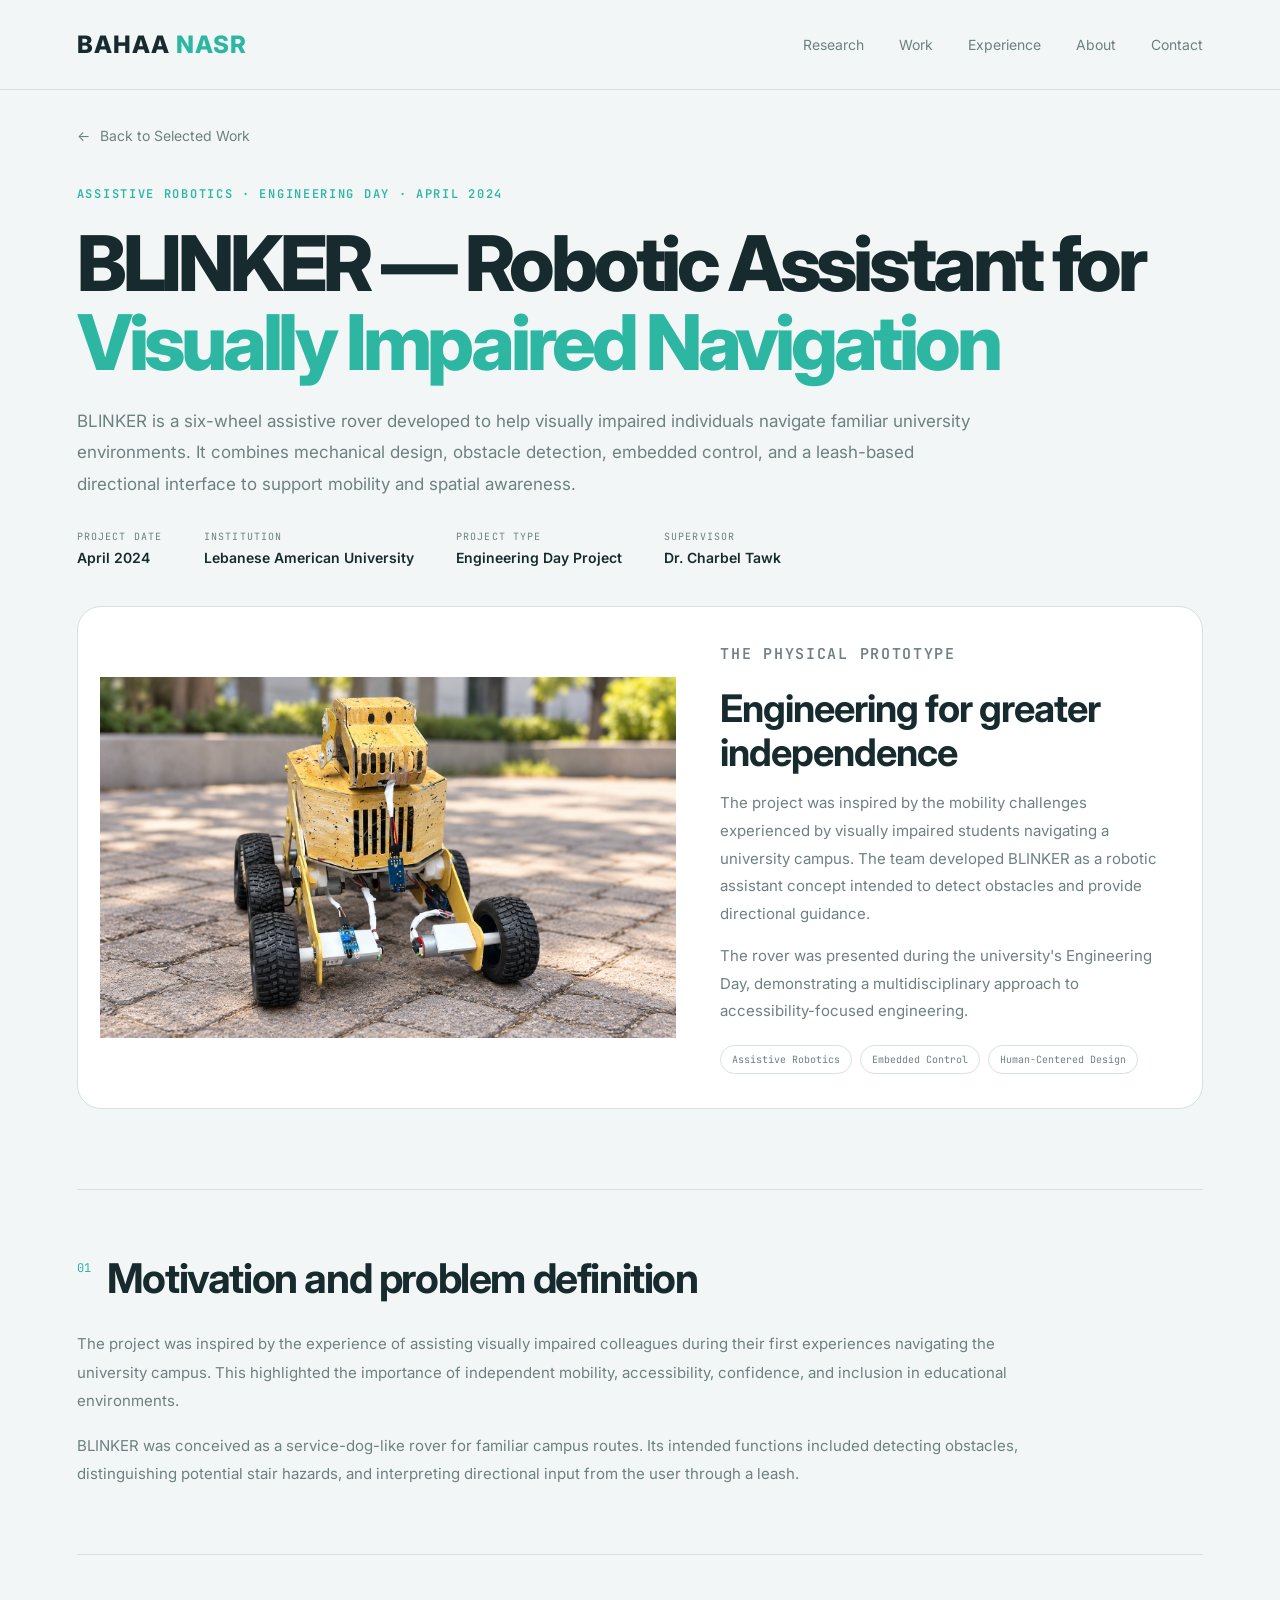
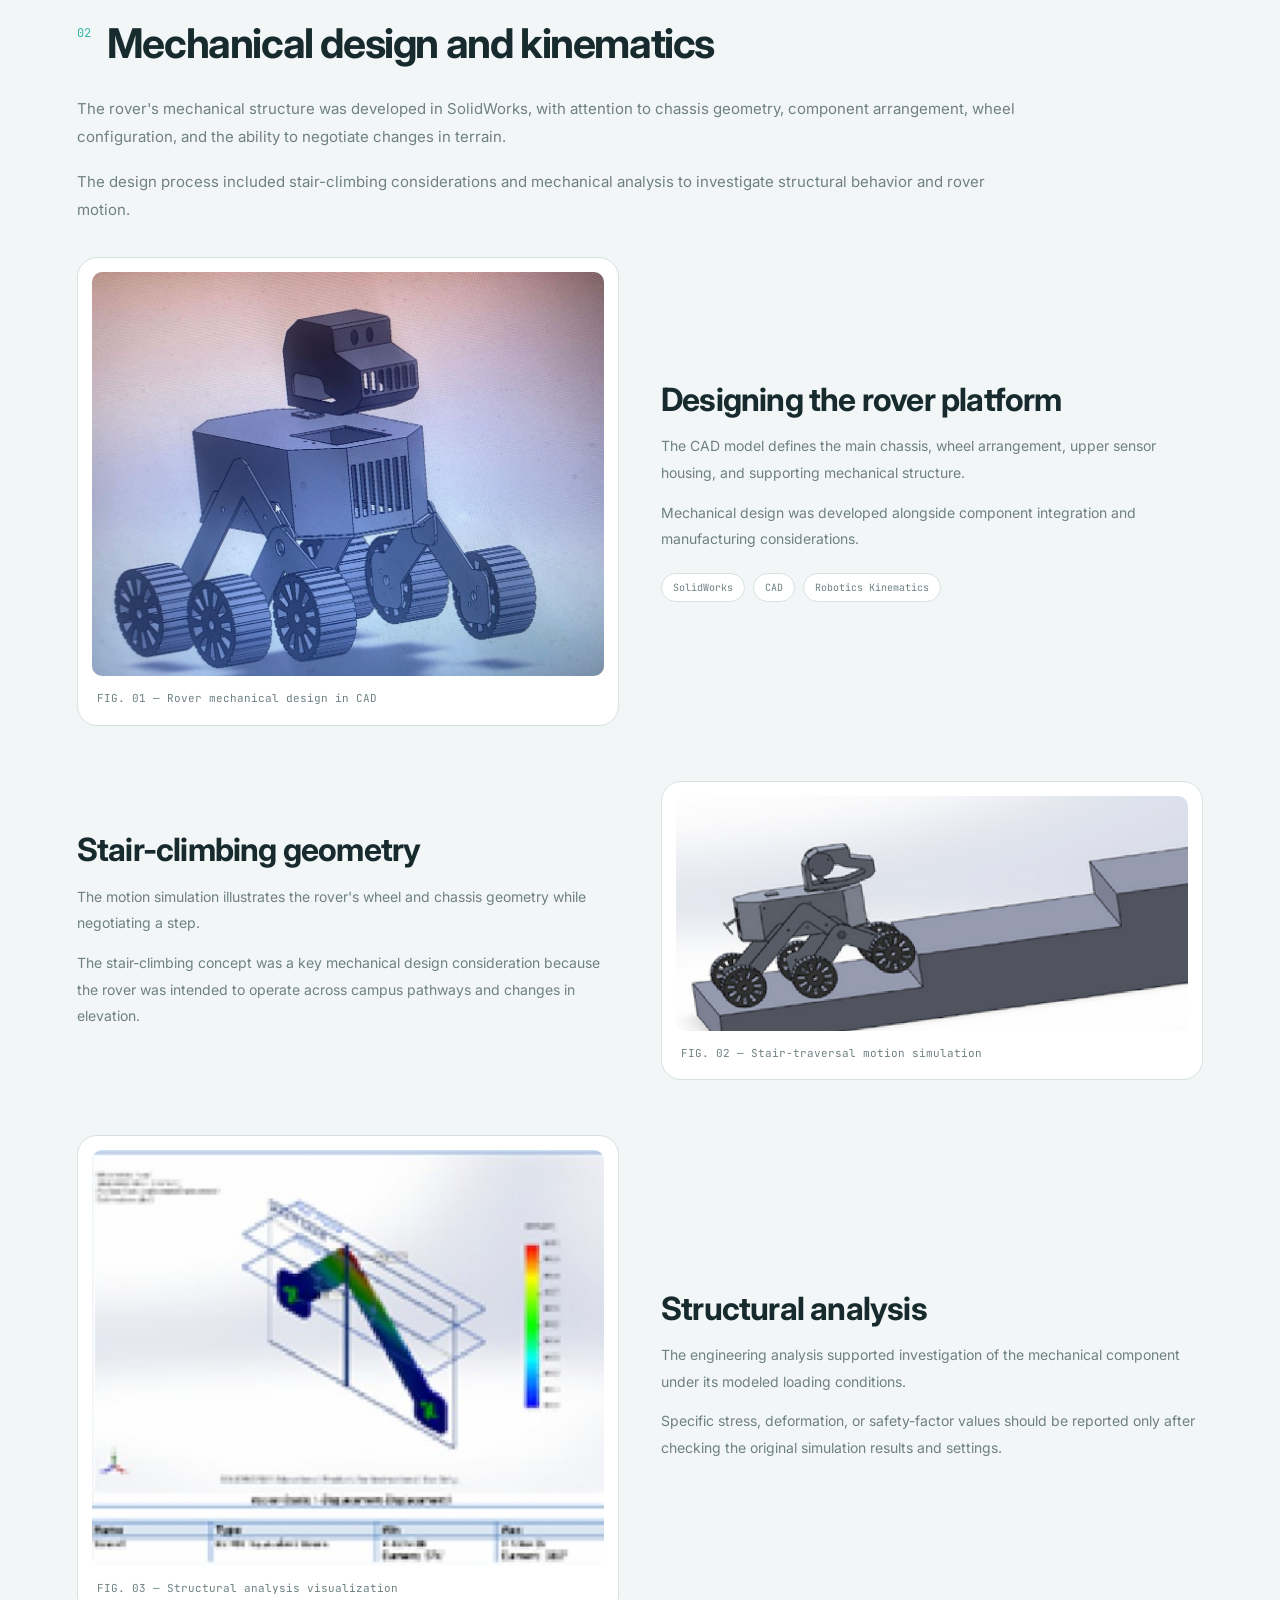
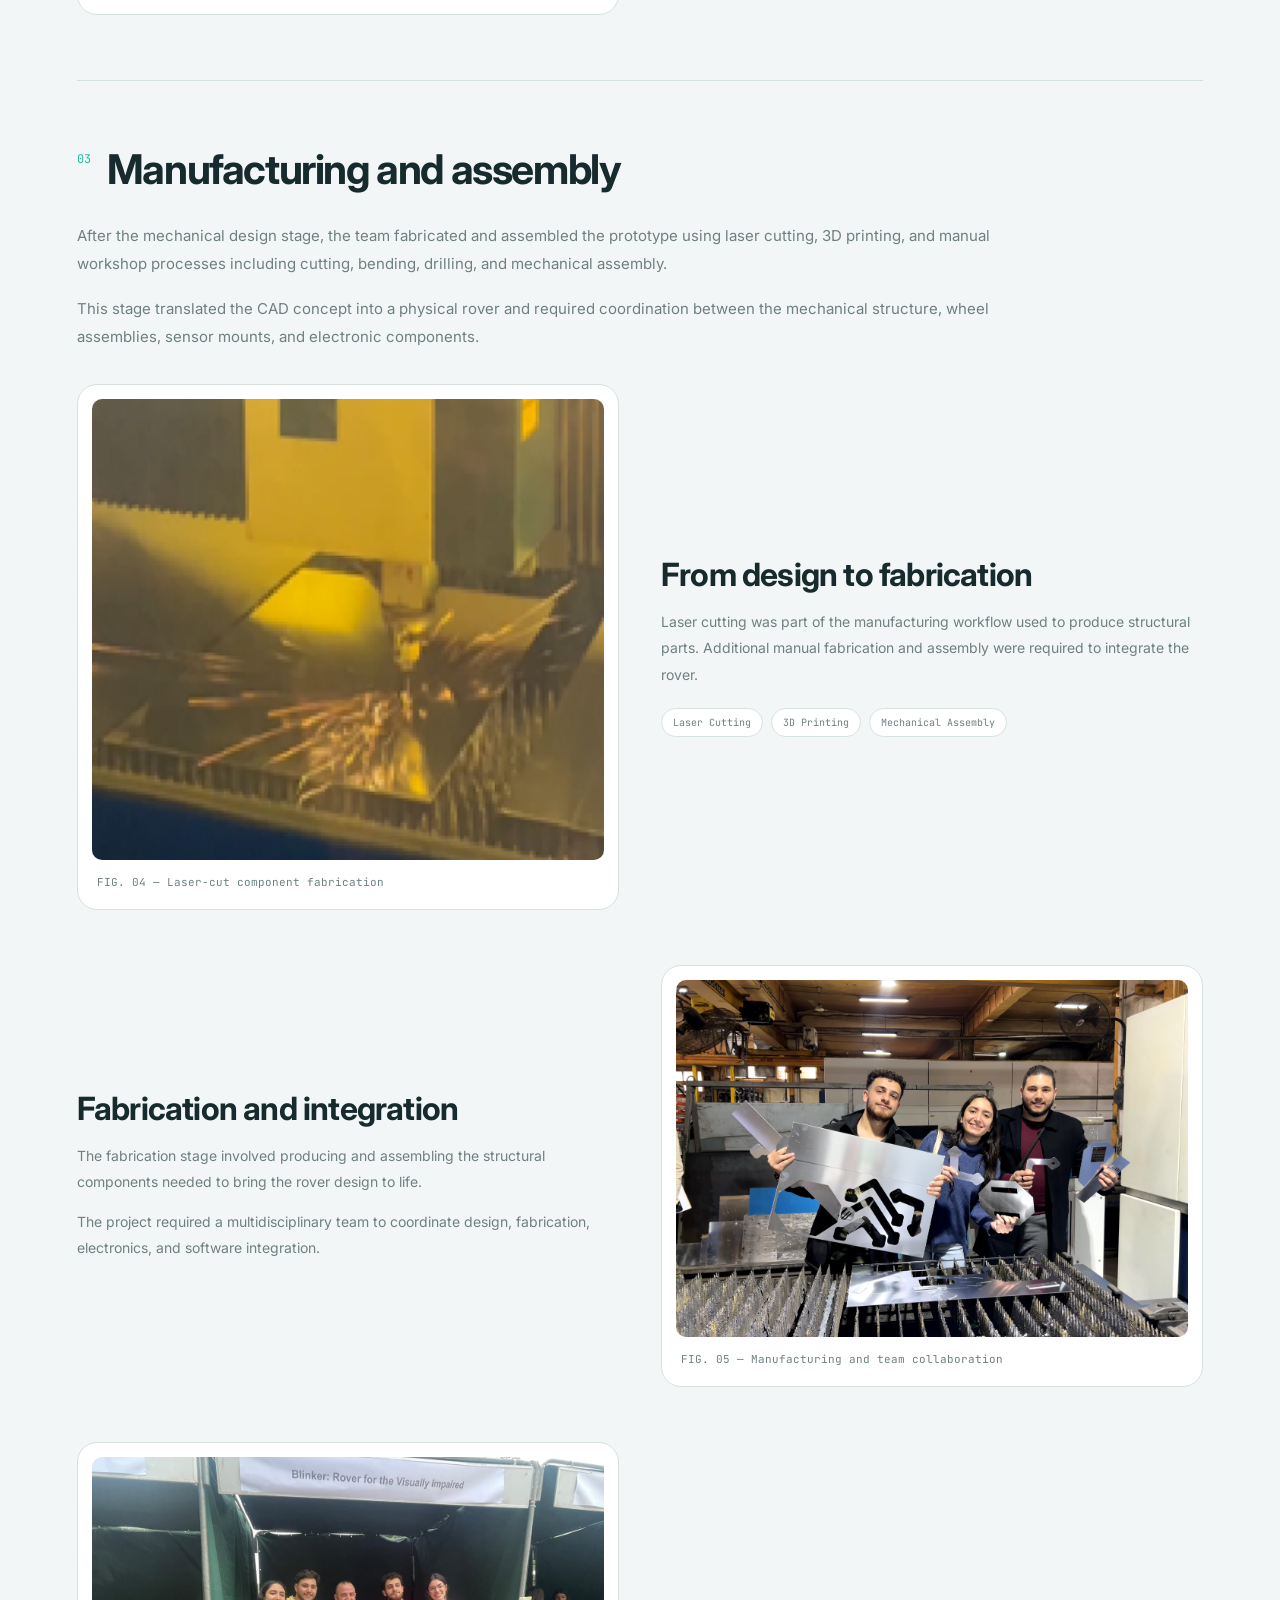
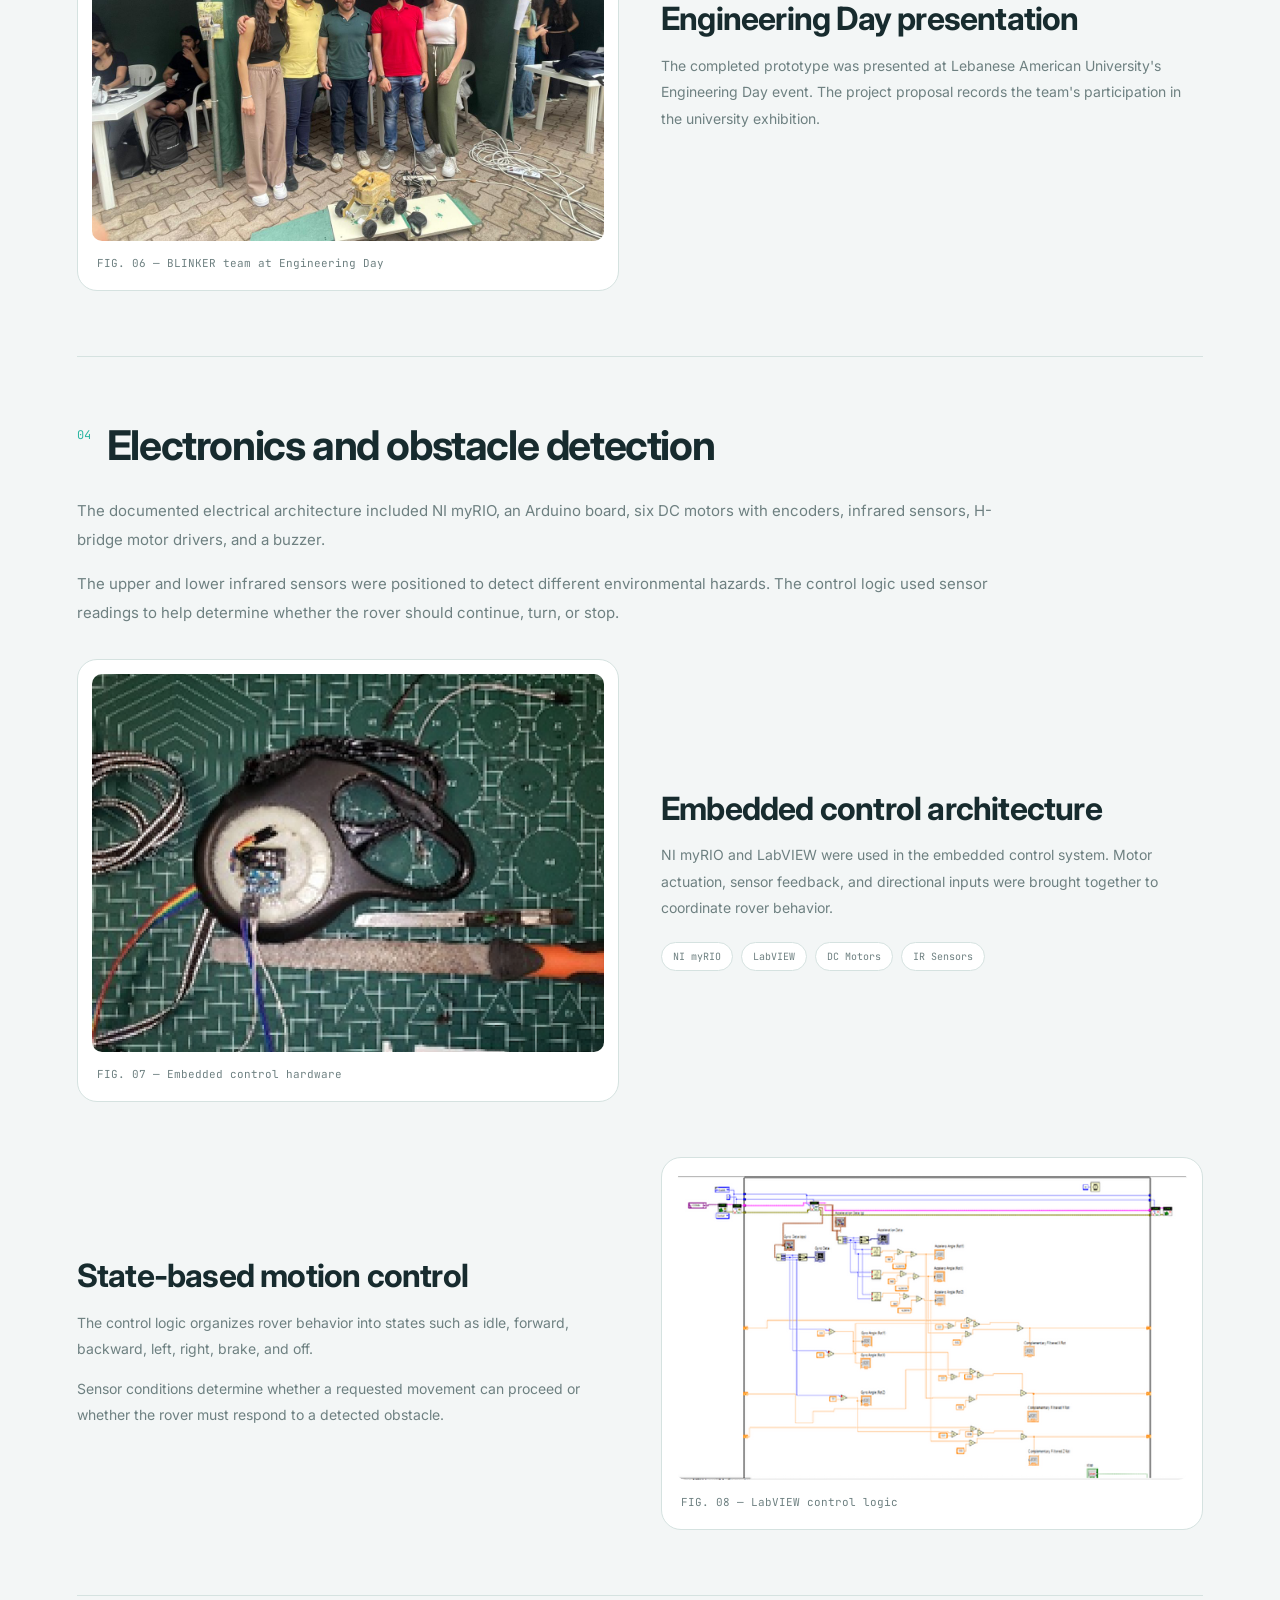
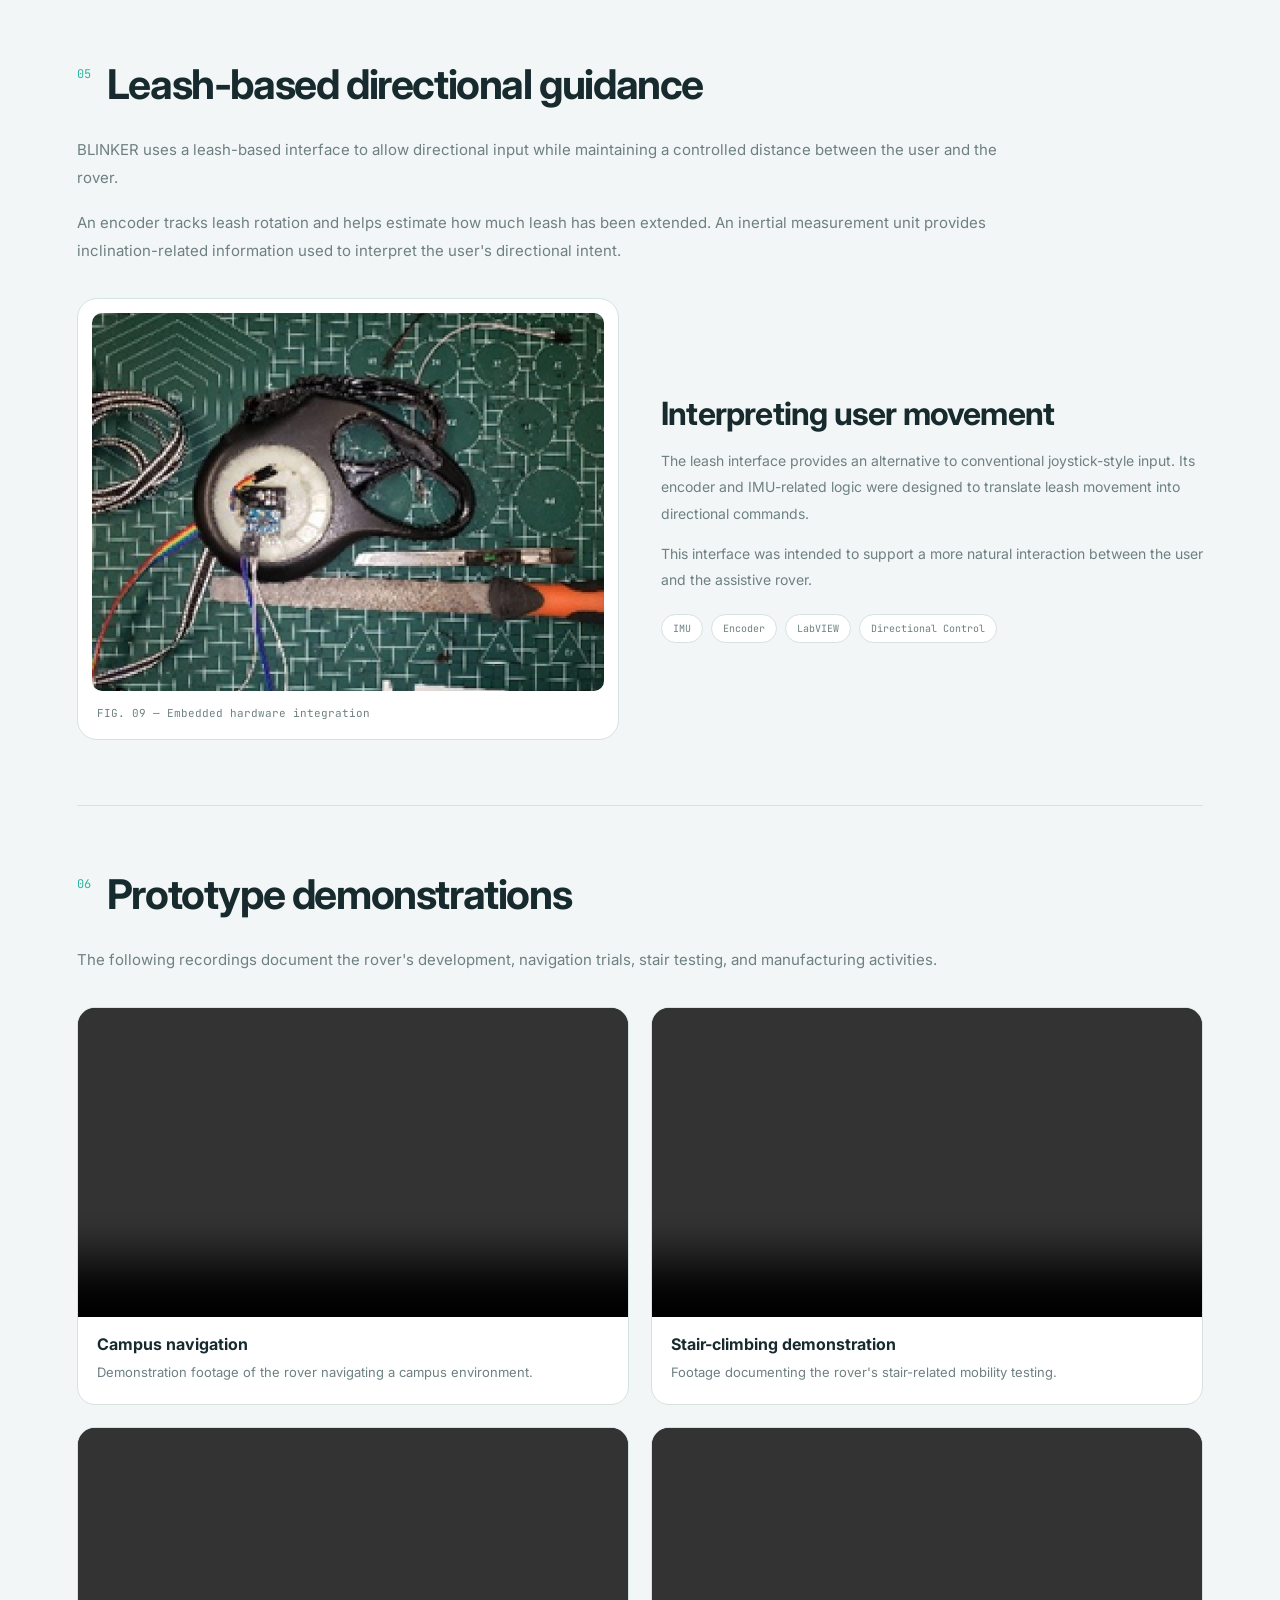
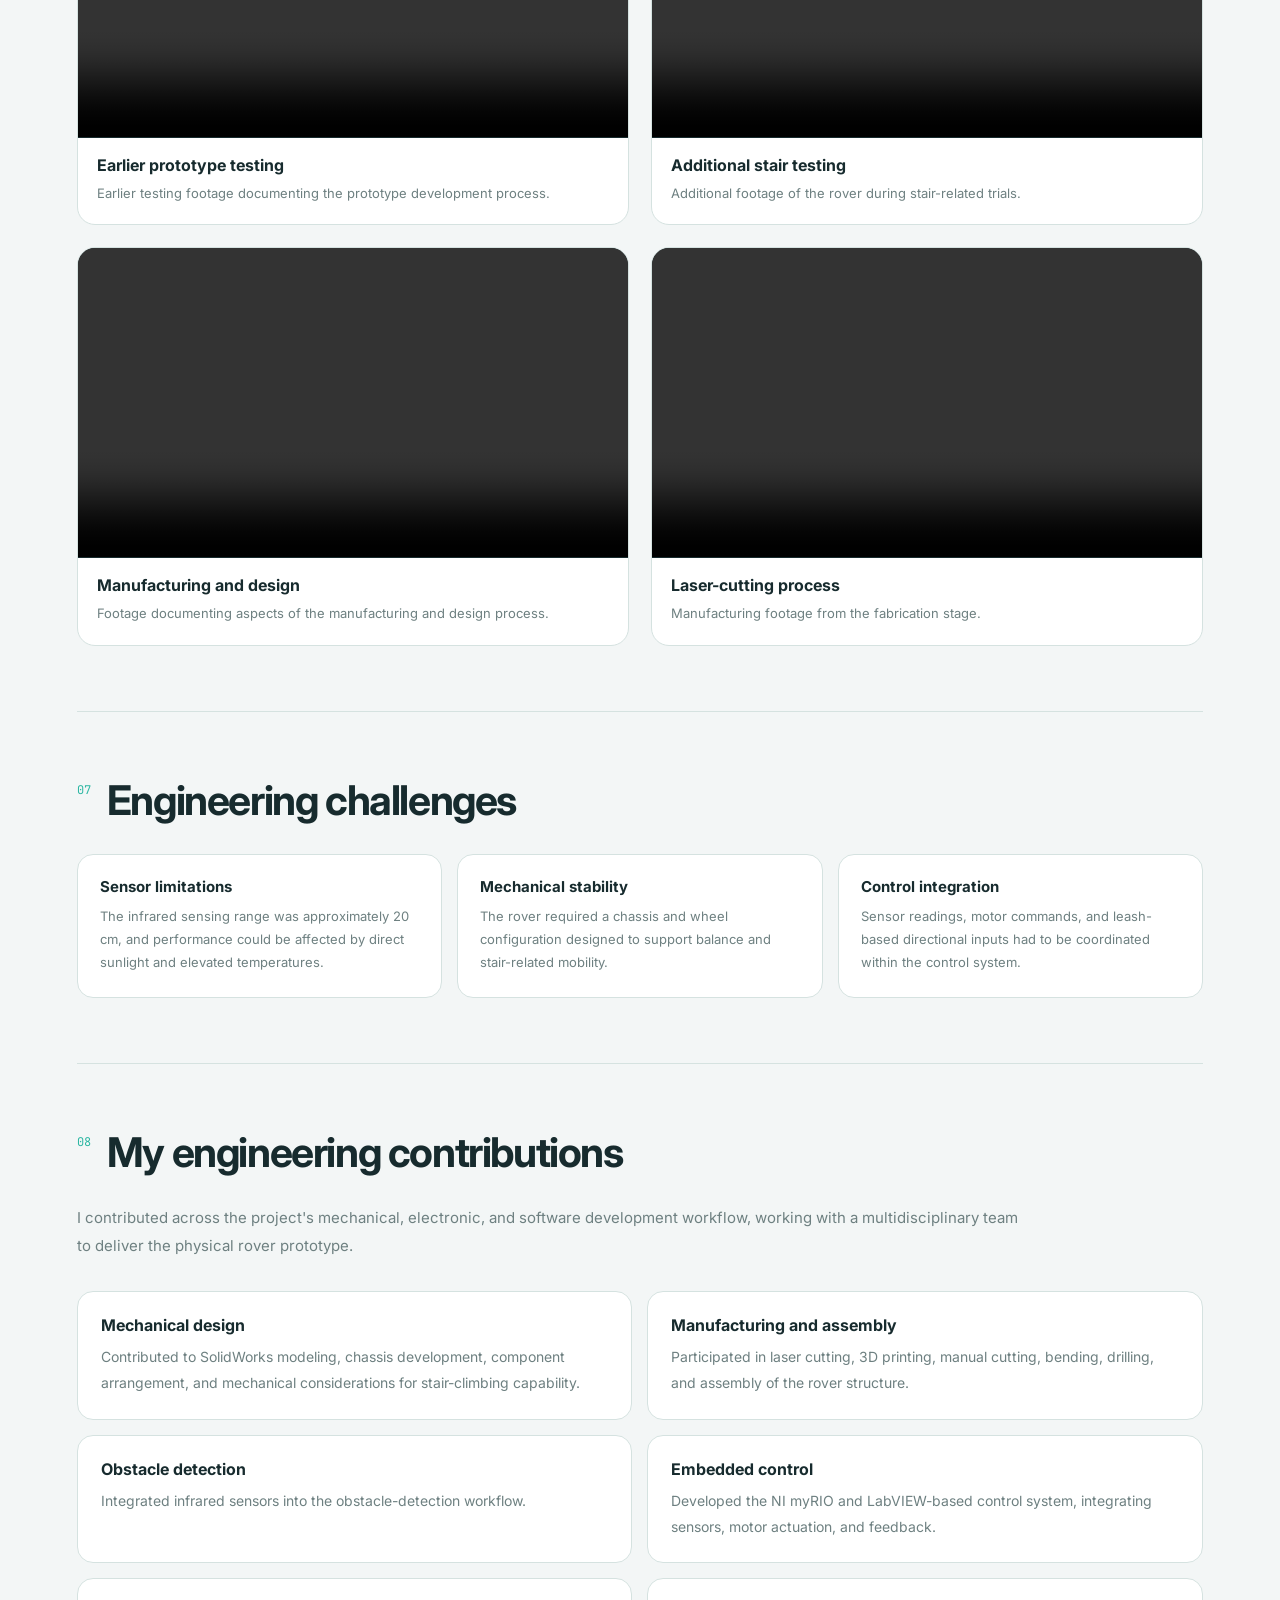
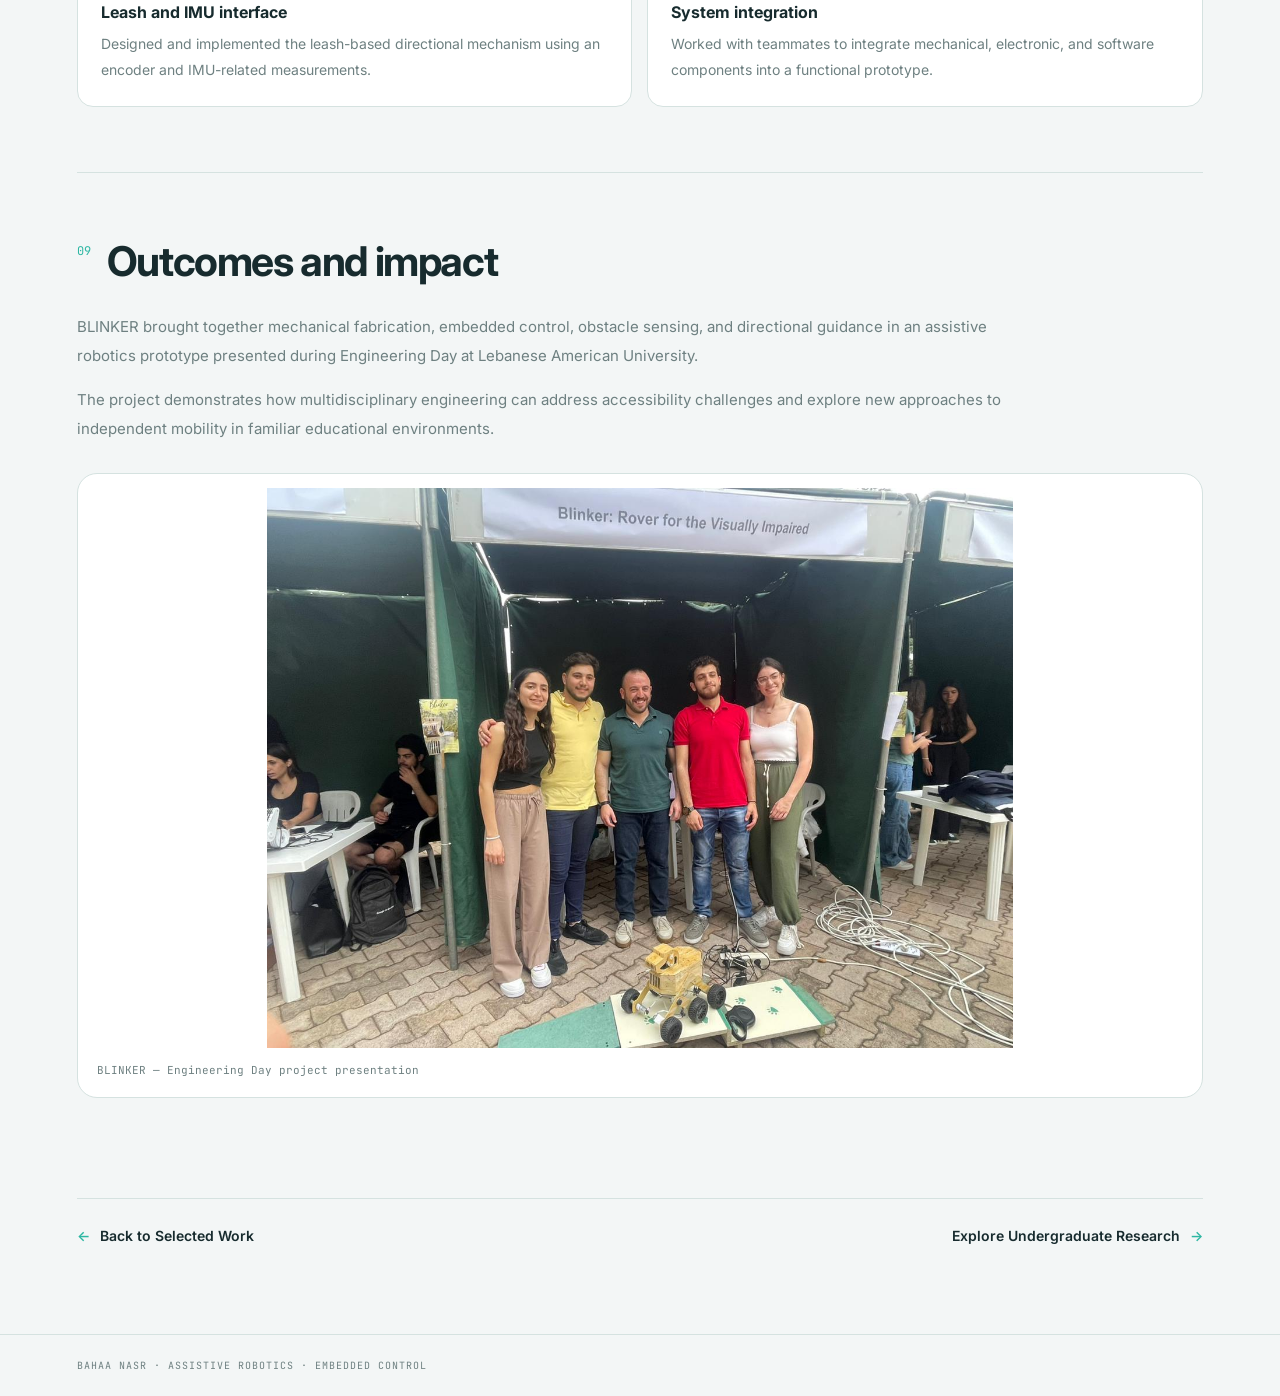
==== projects/project-01.html @ 9ff84a35 "Update print statement from 'Hello' to 'Goodbye'" ====
<!DOCTYPE html>
<html lang="en">

<head>
    <meta charset="UTF-8">
    <meta name="viewport" content="width=device-width, initial-scale=1.0">

    <title>BLINKER | Assistive Robotics — Bahaa Nasr</title>

    <meta
        name="description"
        content="BLINKER is a six-wheel assistive rover developed to support visually impaired individuals navigating university environments."
    >

    <link rel="stylesheet" href="../style.css?v=5">

    <style>
        /* =====================================
           BLINKER CASE STUDY
        ===================================== */

        .blinker-page {
            width: 88%;
            max-width: 1500px;
            margin: auto;
            padding: 35px 0 90px;
        }

        .blinker-back {
            display: inline-flex;
            align-items: center;
            gap: 10px;
            margin-bottom: 40px;
            color: var(--muted);
            font-size: 14px;
            text-decoration: none;
        }

        .blinker-back:hover,
        .blinker-bottom a:hover {
            color: var(--accent);
        }

        .blinker-kicker {
            margin-bottom: 18px;
            color: var(--accent);
            font: 600 12px/1.8 "JetBrains Mono", monospace;
            letter-spacing: 1.7px;
        }

        .blinker-title {
            max-width: 1100px;
            margin-bottom: 24px;
            font-size: clamp(42px, 6vw, 78px);
            line-height: 1.03;
            letter-spacing: -0.055em;
            font-weight: 800;
        }

        .blinker-title span {
            color: var(--accent);
        }

        .blinker-intro {
            max-width: 900px;
            margin-bottom: 30px;
            color: var(--muted);
            font-size: 17px;
            line-height: 1.85;
        }

        .blinker-meta {
            display: flex;
            flex-wrap: wrap;
            gap: 24px 42px;
            margin-bottom: 40px;
        }

        .blinker-meta-item {
            display: flex;
            flex-direction: column;
            gap: 6px;
        }

        .blinker-meta-label {
            color: var(--muted);
            font: 10px "JetBrains Mono", monospace;
            letter-spacing: 1.1px;
            text-transform: uppercase;
        }

        .blinker-meta-value {
            color: var(--text);
            font-size: 14px;
            font-weight: 600;
        }

        /* =====================================
           FIGURES
        ===================================== */

        .blinker-figure {
            min-width: 0;
            margin: 0;
            padding: 14px;
            background: var(--surface);
            border: 1px solid var(--border);
            border-radius: 20px;
        }

        .blinker-figure img {
            display: block;
            width: 100%;
            max-height: 560px;
            object-fit: contain;
            object-position: center;
            border-radius: 10px;
        }

        .blinker-figure figcaption {
            padding: 13px 5px 3px;
            color: var(--muted);
            font: 11px/1.7 "JetBrains Mono", monospace;
        }

        .blinker-hero {
            display: grid;
            grid-template-columns: minmax(0, 1.1fr) minmax(0, 0.9fr);
            align-items: center;
            gap: 32px;
            margin-bottom: 80px;
            padding: 22px;
            background: var(--surface);
            border: 1px solid var(--border);
            border-radius: 24px;
        }

        .blinker-hero > img {
            display: block;
            width: 100%;
            height: 430px;
            object-fit: contain;
            border-radius: 12px;
        }

        .blinker-hero-copy {
            padding: 12px;
        }

        .blinker-hero-copy h2 {
            margin-bottom: 15px;
            font-size: clamp(26px, 3vw, 38px);
            line-height: 1.15;
            letter-spacing: -1px;
        }

        .blinker-hero-copy p {
            color: var(--muted);
            font-size: 15px;
            line-height: 1.85;
        }

        /* =====================================
           SECTIONS
        ===================================== */

        .blinker-section {
            padding: 65px 0;
            border-top: 1px solid var(--border);
            scroll-margin-top: 25px;
        }

        .blinker-heading {
            display: flex;
            align-items: flex-start;
            gap: 16px;
            margin-bottom: 28px;
        }

        .blinker-number {
            flex-shrink: 0;
            padding-top: 5px;
            color: var(--accent);
            font: 12px "JetBrains Mono", monospace;
        }

        .blinker-heading h2 {
            font-size: clamp(28px, 3.2vw, 42px);
            line-height: 1.15;
            letter-spacing: -1.4px;
        }

        .blinker-copy {
            max-width: 950px;
            color: var(--muted);
            font-size: 15px;
            line-height: 1.9;
        }

        .blinker-copy p + p {
            margin-top: 16px;
        }

        .blinker-feature {
            display: grid;
            grid-template-columns: minmax(0, 1fr) minmax(0, 1fr);
            align-items: center;
            gap: 42px;
            margin-top: 32px;
        }

        .blinker-feature + .blinker-feature {
            margin-top: 55px;
        }

        .blinker-feature.reverse .blinker-figure {
            order: 2;
        }

        .blinker-feature.reverse .blinker-feature-copy {
            order: 1;
        }

        .blinker-feature-copy h3 {
            margin-bottom: 14px;
            font-size: clamp(23px, 2.5vw, 32px);
            line-height: 1.2;
            letter-spacing: -0.8px;
        }

        .blinker-feature-copy p {
            color: var(--muted);
            font-size: 14px;
            line-height: 1.9;
        }

        .blinker-feature-copy p + p {
            margin-top: 13px;
        }

        /* =====================================
           TAGS
        ===================================== */

        .blinker-tags {
            display: flex;
            flex-wrap: wrap;
            gap: 8px;
            margin-top: 20px;
        }

        .blinker-tags span {
            padding: 7px 11px;
            color: var(--muted);
            background: var(--surface);
            border: 1px solid var(--border);
            border-radius: 40px;
            font: 10px "JetBrains Mono", monospace;
        }

        /* =====================================
           CHALLENGES / OUTCOMES
        ===================================== */

        .blinker-cards {
            display: grid;
            grid-template-columns: repeat(3, minmax(0, 1fr));
            gap: 15px;
            margin-top: 30px;
        }

        .blinker-info-card {
            padding: 22px;
            background: var(--surface);
            border: 1px solid var(--border);
            border-radius: 16px;
        }

        .blinker-info-card h3 {
            margin-bottom: 9px;
            font-size: 15px;
        }

        .blinker-info-card p {
            color: var(--muted);
            font-size: 13px;
            line-height: 1.8;
        }

        /* =====================================
           VIDEO GALLERY
        ===================================== */

        .blinker-video-grid {
            display: grid;
            grid-template-columns: repeat(2, minmax(0, 1fr));
            gap: 22px;
            margin-top: 32px;
        }

        .blinker-video-card {
            min-width: 0;
            overflow: hidden;
            background: var(--surface);
            border: 1px solid var(--border);
            border-radius: 18px;
        }

        .blinker-video-card video {
            display: block;
            width: 100%;
            aspect-ratio: 16 / 9;
            background: #172B2E;
            object-fit: contain;
        }

        .blinker-video-caption {
            padding: 17px 19px 20px;
        }

        .blinker-video-caption h3 {
            margin-bottom: 7px;
            font-size: 16px;
        }

        .blinker-video-caption p {
            color: var(--muted);
            font-size: 13px;
            line-height: 1.75;
        }

        /* =====================================
           CONTRIBUTIONS
        ===================================== */

        .blinker-contributions {
            display: grid;
            grid-template-columns: repeat(2, minmax(0, 1fr));
            gap: 15px;
            margin-top: 30px;
        }

        .blinker-contribution {
            padding: 23px;
            background: var(--surface);
            border: 1px solid var(--border);
            border-radius: 16px;
        }

        .blinker-contribution h3 {
            margin-bottom: 9px;
            font-size: 16px;
        }

        .blinker-contribution p {
            color: var(--muted);
            font-size: 14px;
            line-height: 1.85;
        }

        /* =====================================
           TEAM / FINAL NAVIGATION
        ===================================== */

        .blinker-team {
            margin-top: 30px;
        }

        .blinker-bottom {
            display: flex;
            flex-wrap: wrap;
            justify-content: space-between;
            gap: 20px;
            margin-top: 35px;
            padding-top: 28px;
            border-top: 1px solid var(--border);
        }

        .blinker-bottom a {
            display: inline-flex;
            align-items: center;
            gap: 10px;
            color: var(--text);
            font-size: 14px;
            font-weight: 600;
            text-decoration: none;
        }

        .blinker-bottom span {
            color: var(--accent);
        }

        .blinker-footer {
            padding: 24px 6%;
            border-top: 1px solid var(--border);
            color: var(--muted);
            font: 10px "JetBrains Mono", monospace;
            letter-spacing: 1px;
        }

        /* =====================================
           RESPONSIVE
        ===================================== */

        @media (max-width: 1000px) {
            .blinker-page {
                width: 90%;
            }

            .blinker-hero {
                grid-template-columns: 1fr;
            }

            .blinker-hero > img {
                height: 400px;
            }

            .blinker-feature {
                gap: 25px;
            }

            .blinker-cards {
                grid-template-columns: repeat(2, minmax(0, 1fr));
            }
        }

        @media (max-width: 700px) {
            .blinker-page {
                padding-top: 25px;
                padding-bottom: 60px;
            }

            .blinker-back {
                margin-bottom: 28px;
            }

            .blinker-title {
                font-size: clamp(37px, 10vw, 55px);
                letter-spacing: -2px;
            }

            .blinker-intro {
                font-size: 15px;
            }

            .blinker-meta {
                gap: 18px;
            }

            .blinker-hero {
                gap: 20px;
                margin-bottom: 50px;
                padding: 12px;
                border-radius: 18px;
            }

            .blinker-hero > img {
                height: 320px;
            }

            .blinker-hero-copy {
                padding: 8px;
            }

            .blinker-section {
                padding: 45px 0;
            }

            .blinker-heading {
                gap: 12px;
            }

            .blinker-heading h2 {
                font-size: 29px;
            }

            .blinker-copy {
                font-size: 14px;
            }

            .blinker-feature,
            .blinker-video-grid,
            .blinker-contributions {
                grid-template-columns: 1fr;
                gap: 22px;
            }

            .blinker-feature.reverse .blinker-figure,
            .blinker-feature.reverse .blinker-feature-copy {
                order: initial;
            }

            .blinker-feature-copy h3 {
                font-size: 25px;
            }

            .blinker-cards {
                grid-template-columns: 1fr;
            }

            .blinker-bottom {
                flex-direction: column;
                align-items: flex-start;
            }
        }

        @media (prefers-reduced-motion: reduce) {
            *,
            *::before,
            *::after {
                transition-duration: 0.01ms !important;
                scroll-behavior: auto !important;
            }
        }
    </style>
</head>

<body>

    <!-- NAVIGATION -->

    <header class="navbar">

        <a href="../index.html" class="logo">
            BAHAA <span>NASR</span>
        </a>

        <nav class="nav-links">
            <a href="../index.html#research">Research</a>
            <a href="../index.html#work">Work</a>
            <a href="../index.html#experience">Experience</a>
            <a href="../index.html#about">About</a>
            <a href="../index.html#contact">Contact</a>
        </nav>

    </header>


    <main class="blinker-page">

        <a href="../index.html#work" class="blinker-back">
            <span aria-hidden="true">←</span>
            Back to Selected Work
        </a>


        <!-- =====================================
             PROJECT INTRODUCTION
        ===================================== -->

        <section aria-labelledby="blinker-title">

            <p class="blinker-kicker">
                ASSISTIVE ROBOTICS · ENGINEERING DAY · APRIL 2024
            </p>

            <h1 class="blinker-title" id="blinker-title">
                BLINKER — Robotic Assistant for
                <span>Visually Impaired Navigation</span>
            </h1>

            <p class="blinker-intro">
                BLINKER is a six-wheel assistive rover developed to help
                visually impaired individuals navigate familiar university
                environments. It combines mechanical design, obstacle
                detection, embedded control, and a leash-based directional
                interface to support mobility and spatial awareness.
            </p>

            <div class="blinker-meta">

                <div class="blinker-meta-item">
                    <span class="blinker-meta-label">Project date</span>
                    <span class="blinker-meta-value">April 2024</span>
                </div>

                <div class="blinker-meta-item">
                    <span class="blinker-meta-label">Institution</span>
                    <span class="blinker-meta-value">
                        Lebanese American University
                    </span>
                </div>

                <div class="blinker-meta-item">
                    <span class="blinker-meta-label">Project type</span>
                    <span class="blinker-meta-value">
                        Engineering Day Project
                    </span>
                </div>

                <div class="blinker-meta-item">
                    <span class="blinker-meta-label">Supervisor</span>
                    <span class="blinker-meta-value">
                        Dr. Charbel Tawk
                    </span>
                </div>

            </div>

        </section>


        <!-- =====================================
             REAL ROVER
        ===================================== -->

        <section class="blinker-hero">

            <img
                src="../assets/images/blinker/blinker-rover.jpg"
                alt="Physical BLINKER six-wheel assistive rover prototype"
                fetchpriority="high"
            >

            <div class="blinker-hero-copy">

                <p class="blinker-kicker">THE PHYSICAL PROTOTYPE</p>

                <h2>Engineering for greater independence</h2>

                <p>
                    The project was inspired by the mobility challenges
                    experienced by visually impaired students navigating
                    a university campus. The team developed BLINKER as a
                    robotic assistant concept intended to detect obstacles
                    and provide directional guidance.
                </p>

                <p style="margin-top: 14px;">
                    The rover was presented during the university's
                    Engineering Day, demonstrating a multidisciplinary
                    approach to accessibility-focused engineering.
                </p>

                <div class="blinker-tags">
                    <span>Assistive Robotics</span>
                    <span>Embedded Control</span>
                    <span>Human-Centered Design</span>
                </div>

            </div>

        </section>


        <!-- =====================================
             MOTIVATION
        ===================================== -->

        <section class="blinker-section" id="motivation">

            <div class="blinker-heading">
                <span class="blinker-number">01</span>
                <h2>Motivation and problem definition</h2>
            </div>

            <div class="blinker-copy">

                <p>
                    The project was inspired by the experience of
                    assisting visually impaired colleagues during
                    their first experiences navigating the university
                    campus. This highlighted the importance of
                    independent mobility, accessibility, confidence,
                    and inclusion in educational environments.
                </p>

                <p>
                    BLINKER was conceived as a service-dog-like rover
                    for familiar campus routes. Its intended functions
                    included detecting obstacles, distinguishing
                    potential stair hazards, and interpreting
                    directional input from the user through a leash.
                </p>

            </div>

        </section>


        <!-- =====================================
             MECHANICAL DESIGN
        ===================================== -->

        <section class="blinker-section" id="mechanical-design">

            <div class="blinker-heading">
                <span class="blinker-number">02</span>
                <h2>Mechanical design and kinematics</h2>
            </div>

            <div class="blinker-copy">

                <p>
                    The rover's mechanical structure was developed in
                    SolidWorks, with attention to chassis geometry,
                    component arrangement, wheel configuration, and
                    the ability to negotiate changes in terrain.
                </p>

                <p>
                    The design process included stair-climbing
                    considerations and mechanical analysis to
                    investigate structural behavior and rover motion.
                </p>

            </div>

            <div class="blinker-feature">

                <figure class="blinker-figure">

                    <img
                        src="../assets/images/blinker/blinker-cad-design.jpg"
                        alt="SolidWorks CAD model of the BLINKER six-wheel rover"
                        loading="lazy"
                    >

                    <figcaption>
                        FIG. 01 — Rover mechanical design in CAD
                    </figcaption>

                </figure>

                <div class="blinker-feature-copy">

                    <h3>Designing the rover platform</h3>

                    <p>
                        The CAD model defines the main chassis,
                        wheel arrangement, upper sensor housing,
                        and supporting mechanical structure.
                    </p>

                    <p>
                        Mechanical design was developed alongside
                        component integration and manufacturing
                        considerations.
                    </p>

                    <div class="blinker-tags">
                        <span>SolidWorks</span>
                        <span>CAD</span>
                        <span>Robotics Kinematics</span>
                    </div>

                </div>

            </div>


            <div class="blinker-feature reverse">

                <figure class="blinker-figure">

                    <img
                        src="../assets/images/blinker/blinker-stair-motion-simulation.png"
                        alt="CAD motion simulation showing the rover traversing a stair-like obstacle"
                        loading="lazy"
                    >

                    <figcaption>
                        FIG. 02 — Stair-traversal motion simulation
                    </figcaption>

                </figure>

                <div class="blinker-feature-copy">

                    <h3>Stair-climbing geometry</h3>

                    <p>
                        The motion simulation illustrates the
                        rover's wheel and chassis geometry while
                        negotiating a step.
                    </p>

                    <p>
                        The stair-climbing concept was a key
                        mechanical design consideration because
                        the rover was intended to operate across
                        campus pathways and changes in elevation.
                    </p>

                </div>

            </div>


            <div class="blinker-feature">

                <figure class="blinker-figure">

                    <img
                        src="../assets/images/blinker/blinker-stress-analysis.jpg"
                        alt="Mechanical stress or deformation analysis of a BLINKER structural component"
                        loading="lazy"
                    >

                    <figcaption>
                        FIG. 03 — Structural analysis visualization
                    </figcaption>

                </figure>

                <div class="blinker-feature-copy">

                    <h3>Structural analysis</h3>

                    <p>
                        The engineering analysis supported
                        investigation of the mechanical component
                        under its modeled loading conditions.
                    </p>

                    <p>
                        Specific stress, deformation, or safety-factor
                        values should be reported only after checking
                        the original simulation results and settings.
                    </p>

                </div>

            </div>

        </section>


        <!-- =====================================
             MANUFACTURING
        ===================================== -->

        <section class="blinker-section" id="manufacturing">

            <div class="blinker-heading">
                <span class="blinker-number">03</span>
                <h2>Manufacturing and assembly</h2>
            </div>

            <div class="blinker-copy">

                <p>
                    After the mechanical design stage, the team
                    fabricated and assembled the prototype using
                    laser cutting, 3D printing, and manual workshop
                    processes including cutting, bending, drilling,
                    and mechanical assembly.
                </p>

                <p>
                    This stage translated the CAD concept into a
                    physical rover and required coordination between
                    the mechanical structure, wheel assemblies,
                    sensor mounts, and electronic components.
                </p>

            </div>

            <div class="blinker-feature">

                <figure class="blinker-figure">

                    <img
                        src="../assets/images/blinker/blinker-laser-cutting.png"
                        alt="Laser-cutting process used during BLINKER rover fabrication"
                        loading="lazy"
                    >

                    <figcaption>
                        FIG. 04 — Laser-cut component fabrication
                    </figcaption>

                </figure>

                <div class="blinker-feature-copy">

                    <h3>From design to fabrication</h3>

                    <p>
                        Laser cutting was part of the manufacturing
                        workflow used to produce structural parts.
                        Additional manual fabrication and assembly
                        were required to integrate the rover.
                    </p>

                    <div class="blinker-tags">
                        <span>Laser Cutting</span>
                        <span>3D Printing</span>
                        <span>Mechanical Assembly</span>
                    </div>

                </div>

            </div>


            <div class="blinker-feature reverse">

                <figure class="blinker-figure">

                    <img
                        src="../assets/images/blinker/blinker-manufacturing-team.png"
                        alt="Engineering team presenting fabricated metal components during the manufacturing process"
                        loading="lazy"
                    >

                    <figcaption>
                        FIG. 05 — Manufacturing and team collaboration
                    </figcaption>

                </figure>

                <div class="blinker-feature-copy">

                    <h3>Fabrication and integration</h3>

                    <p>
                        The fabrication stage involved producing
                        and assembling the structural components
                        needed to bring the rover design to life.
                    </p>

                    <p>
                        The project required a multidisciplinary
                        team to coordinate design, fabrication,
                        electronics, and software integration.
                    </p>

                </div>

            </div>


            <div class="blinker-feature">

                <figure class="blinker-figure">

                    <img
                        src="../assets/images/blinker/blinker-team.jpg"
                        alt="BLINKER project team at the Engineering Day exhibition"
                        loading="lazy"
                    >

                    <figcaption>
                        FIG. 06 — BLINKER team at Engineering Day
                    </figcaption>

                </figure>

                <div class="blinker-feature-copy">

                    <h3>Engineering Day presentation</h3>

                    <p>
                        The completed prototype was presented at
                        Lebanese American University's Engineering
                        Day event. The project proposal records
                        the team's participation in the university
                        exhibition.
                    </p>

                </div>

            </div>

        </section>


        <!-- =====================================
             ELECTRONICS
        ===================================== -->

        <section class="blinker-section" id="electronics">

            <div class="blinker-heading">
                <span class="blinker-number">04</span>
                <h2>Electronics and obstacle detection</h2>
            </div>

            <div class="blinker-copy">

                <p>
                    The documented electrical architecture included
                    NI myRIO, an Arduino board, six DC motors with
                    encoders, infrared sensors, H-bridge motor drivers,
                    and a buzzer.
                </p>

                <p>
                    The upper and lower infrared sensors were
                    positioned to detect different environmental
                    hazards. The control logic used sensor readings
                    to help determine whether the rover should
                    continue, turn, or stop.
                </p>

            </div>

            <div class="blinker-feature">

                <figure class="blinker-figure">

                    <img
                        src="../assets/images/blinker/blinker-control-hardware.png"
                        alt="BLINKER control hardware and embedded electronics"
                        loading="lazy"
                    >

                    <figcaption>
                        FIG. 07 — Embedded control hardware
                    </figcaption>

                </figure>

                <div class="blinker-feature-copy">

                    <h3>Embedded control architecture</h3>

                    <p>
                        NI myRIO and LabVIEW were used in the
                        embedded control system. Motor actuation,
                        sensor feedback, and directional inputs
                        were brought together to coordinate rover
                        behavior.
                    </p>

                    <div class="blinker-tags">
                        <span>NI myRIO</span>
                        <span>LabVIEW</span>
                        <span>DC Motors</span>
                        <span>IR Sensors</span>
                    </div>

                </div>

            </div>


            <div class="blinker-feature reverse">

                <figure class="blinker-figure">

                    <img
                        src="../assets/images/blinker/blinker-control-code.png"
                        alt="LabVIEW control logic diagram for BLINKER rover motion and sensor feedback"
                        loading="lazy"
                    >

                    <figcaption>
                        FIG. 08 — LabVIEW control logic
                    </figcaption>

                </figure>

                <div class="blinker-feature-copy">

                    <h3>State-based motion control</h3>

                    <p>
                        The control logic organizes rover behavior
                        into states such as idle, forward, backward,
                        left, right, brake, and off.
                    </p>

                    <p>
                        Sensor conditions determine whether a
                        requested movement can proceed or whether
                        the rover must respond to a detected obstacle.
                    </p>

                </div>

            </div>

        </section>


        <!-- =====================================
             LEASH AND DIRECTIONAL CONTROL
        ===================================== -->

        <section class="blinker-section" id="directional-control">

            <div class="blinker-heading">
                <span class="blinker-number">05</span>
                <h2>Leash-based directional guidance</h2>
            </div>

            <div class="blinker-copy">

                <p>
                    BLINKER uses a leash-based interface to allow
                    directional input while maintaining a controlled
                    distance between the user and the rover.
                </p>

                <p>
                    An encoder tracks leash rotation and helps
                    estimate how much leash has been extended.
                    An inertial measurement unit provides
                    inclination-related information used to
                    interpret the user's directional intent.
                </p>

            </div>

            <div class="blinker-feature">

                <figure class="blinker-figure">

                    <img
                        src="../assets/images/blinker/blinker-control-hardware.png"
                        alt="Embedded hardware associated with the rover's control system"
                        loading="lazy"
                    >

                    <figcaption>
                        FIG. 09 — Embedded hardware integration
                    </figcaption>

                </figure>

                <div class="blinker-feature-copy">

                    <h3>Interpreting user movement</h3>

                    <p>
                        The leash interface provides an alternative
                        to conventional joystick-style input.
                        Its encoder and IMU-related logic were
                        designed to translate leash movement
                        into directional commands.
                    </p>

                    <p>
                        This interface was intended to support
                        a more natural interaction between the
                        user and the assistive rover.
                    </p>

                    <div class="blinker-tags">
                        <span>IMU</span>
                        <span>Encoder</span>
                        <span>LabVIEW</span>
                        <span>Directional Control</span>
                    </div>

                </div>

            </div>

        </section>


        <!-- =====================================
             TESTING VIDEOS
        ===================================== -->

        <section class="blinker-section" id="demonstrations">

            <div class="blinker-heading">
                <span class="blinker-number">06</span>
                <h2>Prototype demonstrations</h2>
            </div>

            <div class="blinker-copy">

                <p>
                    The following recordings document the rover's
                    development, navigation trials, stair testing,
                    and manufacturing activities.
                </p>

            </div>

            <div class="blinker-video-grid">

                <article class="blinker-video-card">

                    <video controls preload="metadata" playsinline>
                        <source
                            src="../assets/videos/blinker/blinker-campus-navigation.mp4"
                            type="video/mp4"
                        >
                        Your browser does not support HTML video.
                    </video>

                    <div class="blinker-video-caption">
                        <h3>Campus navigation</h3>
                        <p>
                            Demonstration footage of the rover
                            navigating a campus environment.
                        </p>
                    </div>

                </article>


                <article class="blinker-video-card">

                    <video controls preload="metadata" playsinline>
                        <source
                            src="../assets/videos/blinker/blinker-stair-climbing.mp4"
                            type="video/mp4"
                        >
                        Your browser does not support HTML video.
                    </video>

                    <div class="blinker-video-caption">
                        <h3>Stair-climbing demonstration</h3>
                        <p>
                            Footage documenting the rover's
                            stair-related mobility testing.
                        </p>
                    </div>

                </article>


                <article class="blinker-video-card">

                    <video controls preload="metadata" playsinline>
                        <source
                            src="../assets/videos/blinker/blinker-earlier-testing.mp4"
                            type="video/mp4"
                        >
                        Your browser does not support HTML video.
                    </video>

                    <div class="blinker-video-caption">
                        <h3>Earlier prototype testing</h3>
                        <p>
                            Earlier testing footage documenting
                            the prototype development process.
                        </p>
                    </div>

                </article>


                <article class="blinker-video-card">

                    <video controls preload="metadata" playsinline>
                        <source
                            src="../assets/videos/blinker/blinker-stair-testing-2.mp4"
                            type="video/mp4"
                        >
                        Your browser does not support HTML video.
                    </video>

                    <div class="blinker-video-caption">
                        <h3>Additional stair testing</h3>
                        <p>
                            Additional footage of the rover
                            during stair-related trials.
                        </p>
                    </div>

                </article>


                <article class="blinker-video-card">

                    <video controls preload="metadata" playsinline>
                        <source
                            src="../assets/videos/blinker/blinker-manufacturing-designing.mp4"
                            type="video/mp4"
                        >
                        Your browser does not support HTML video.
                    </video>

                    <div class="blinker-video-caption">
                        <h3>Manufacturing and design</h3>
                        <p>
                            Footage documenting aspects of
                            the manufacturing and design process.
                        </p>
                    </div>

                </article>


                <article class="blinker-video-card">

                    <video controls preload="metadata" playsinline>
                        <source
                            src="../assets/videos/blinker/blinker-laser-cutting.mp4"
                            type="video/mp4"
                        >
                        Your browser does not support HTML video.
                    </video>

                    <div class="blinker-video-caption">
                        <h3>Laser-cutting process</h3>
                        <p>
                            Manufacturing footage from the
                            fabrication stage.
                        </p>
                    </div>

                </article>

            </div>

        </section>


        <!-- =====================================
             CHALLENGES
        ===================================== -->

        <section class="blinker-section" id="challenges">

            <div class="blinker-heading">
                <span class="blinker-number">07</span>
                <h2>Engineering challenges</h2>
            </div>

            <div class="blinker-cards">

                <article class="blinker-info-card">
                    <h3>Sensor limitations</h3>
                    <p>
                        The infrared sensing range was approximately
                        20 cm, and performance could be affected by
                        direct sunlight and elevated temperatures.
                    </p>
                </article>

                <article class="blinker-info-card">
                    <h3>Mechanical stability</h3>
                    <p>
                        The rover required a chassis and wheel
                        configuration designed to support balance
                        and stair-related mobility.
                    </p>
                </article>

                <article class="blinker-info-card">
                    <h3>Control integration</h3>
                    <p>
                        Sensor readings, motor commands, and
                        leash-based directional inputs had to
                        be coordinated within the control system.
                    </p>
                </article>

            </div>

        </section>


        <!-- =====================================
             PERSONAL CONTRIBUTIONS
        ===================================== -->

        <section class="blinker-section" id="contributions">

            <div class="blinker-heading">
                <span class="blinker-number">08</span>
                <h2>My engineering contributions</h2>
            </div>

            <div class="blinker-copy">

                <p>
                    I contributed across the project's mechanical,
                    electronic, and software development workflow,
                    working with a multidisciplinary team to deliver
                    the physical rover prototype.
                </p>

            </div>

            <div class="blinker-contributions">

                <article class="blinker-contribution">
                    <h3>Mechanical design</h3>
                    <p>
                        Contributed to SolidWorks modeling,
                        chassis development, component arrangement,
                        and mechanical considerations for
                        stair-climbing capability.
                    </p>
                </article>

                <article class="blinker-contribution">
                    <h3>Manufacturing and assembly</h3>
                    <p>
                        Participated in laser cutting, 3D printing,
                        manual cutting, bending, drilling, and
                        assembly of the rover structure.
                    </p>
                </article>

                <article class="blinker-contribution">
                    <h3>Obstacle detection</h3>
                    <p>
                        Integrated infrared sensors into the
                        obstacle-detection workflow.
                    </p>
                </article>

                <article class="blinker-contribution">
                    <h3>Embedded control</h3>
                    <p>
                        Developed the NI myRIO and LabVIEW-based
                        control system, integrating sensors,
                        motor actuation, and feedback.
                    </p>
                </article>

                <article class="blinker-contribution">
                    <h3>Leash and IMU interface</h3>
                    <p>
                        Designed and implemented the leash-based
                        directional mechanism using an encoder
                        and IMU-related measurements.
                    </p>
                </article>

                <article class="blinker-contribution">
                    <h3>System integration</h3>
                    <p>
                        Worked with teammates to integrate
                        mechanical, electronic, and software
                        components into a functional prototype.
                    </p>
                </article>

            </div>

        </section>


        <!-- =====================================
             OUTCOMES
        ===================================== -->

        <section class="blinker-section" id="outcomes">

            <div class="blinker-heading">
                <span class="blinker-number">09</span>
                <h2>Outcomes and impact</h2>
            </div>

            <div class="blinker-copy">

                <p>
                    BLINKER brought together mechanical fabrication,
                    embedded control, obstacle sensing, and
                    directional guidance in an assistive robotics
                    prototype presented during Engineering Day
                    at Lebanese American University.
                </p>

                <p>
                    The project demonstrates how multidisciplinary
                    engineering can address accessibility challenges
                    and explore new approaches to independent
                    mobility in familiar educational environments.
                </p>

            </div>

            <figure class="blinker-figure blinker-team">

                <img
                    src="../assets/images/blinker/blinker-team.jpg"
                    alt="BLINKER team presenting the project at Engineering Day"
                    loading="lazy"
                >

                <figcaption>
                    BLINKER — Engineering Day project presentation
                </figcaption>

            </figure>

        </section>


        <!-- =====================================
             RETURN TO PORTFOLIO
        ===================================== -->

        <div class="blinker-bottom">

            <a href="../index.html#work">
                <span>←</span>
                Back to Selected Work
            </a>

            <a href="../index.html#research">
                Explore Undergraduate Research
                <span>→</span>
            </a>

        </div>

    </main>


    <footer class="blinker-footer">
        BAHAA NASR · ASSISTIVE ROBOTICS · EMBEDDED CONTROL
    </footer>

</body>
</html>
---- style.css ----
@import url("https://fonts.googleapis.com/css2?family=Inter:wght@400;500;600;700;800&family=JetBrains+Mono:wght@400;500&display=swap");

/* =========================================
   COLORS
========================================= */

:root {
    --background: #F3F6F6;
    --surface: #FFFFFF;
    --surface-light: #EAF1F2;
    --text: #172B2E;
    --muted: #6E8081;
    --accent: #2DB7A3;
    --accent-light: #67CFBF;
    --border: #D5E2E0;
}

/* =========================================
   RESET
========================================= */

* {
    margin: 0;
    padding: 0;
    box-sizing: border-box;
}

html {
    scroll-behavior: smooth;
    scroll-padding-top: 25px;
}

body {
    min-height: 100vh;
    overflow-x: hidden;
    background: var(--background);
    color: var(--text);
    font-family: "Inter", sans-serif;
}

img {
    max-width: 100%;
}

a {
    color: inherit;
}

/* =========================================
   NAVBAR
========================================= */

.navbar {
    min-height: 90px;
    padding: 0 6%;
    display: flex;
    align-items: center;
    justify-content: space-between;
    border-bottom: 1px solid var(--border);
}

.logo {
    color: var(--text);
    text-decoration: none;
    font-size: 24px;
    font-weight: 800;
    letter-spacing: 1px;
}

.logo span {
    color: var(--accent);
}

.nav-links {
    display: flex;
    align-items: center;
    gap: 35px;
}

.nav-links a {
    color: var(--muted);
    text-decoration: none;
    font-size: 14px;
    transition: color 0.3s ease;
}

.nav-links a:hover {
    color: var(--accent);
}

/* =========================================
   HERO
========================================= */

.hero {
    width: 88%;
    min-height: calc(100vh - 90px);
    margin: auto;
    padding: 65px 0;
    display: grid;
    grid-template-columns: minmax(0, 1.02fr) minmax(0, 0.98fr);
    align-items: center;
    gap: 40px;
}

.hero-content {
    position: relative;
    z-index: 5;
    min-width: 0;
}

.hero-content::before {
    content: "";
    position: absolute;
    width: 180px;
    height: 4px;
    top: -25px;
    left: 0;
    background: var(--accent);
    border-radius: 20px;
}

.hero-label {
    margin-bottom: 25px;
    color: var(--accent);
    font-family: "JetBrains Mono", monospace;
    font-size: 12px;
    letter-spacing: 2px;
}

.hero-name {
    margin: 0;
    color: var(--text);
    font-size: clamp(85px, 8.2vw, 145px);
    font-weight: 800;
    line-height: 0.82;
    letter-spacing: -6px;
}

.hero-name span {
    display: block;
    color: var(--accent);
}

.hero-role {
    margin-top: 32px;
    color: var(--text);
    font-size: clamp(26px, 2.2vw, 40px);
    font-weight: 600;
    letter-spacing: -1px;
}

/* =========================================
   HERO CREDENTIALS
========================================= */

.hero-credentials {
    margin-top: 15px;
    display: flex;
    flex-direction: column;
    gap: 8px;
    color: var(--muted);
    font-family: "JetBrains Mono", monospace;
    font-size: 13px;
    line-height: 1.5;
    letter-spacing: 0.35px;
}

.credential-item {
    display: flex;
    align-items: center;
    flex-wrap: wrap;
    gap: 7px;
}

.credential-degree {
    color: var(--accent);
    font-weight: 600;
}

.credential-divider {
    color: var(--border);
}

/* =========================================
   HERO DESCRIPTION
========================================= */

.hero-description {
    max-width: 620px;
    margin-top: 22px;
    color: var(--muted);
    font-size: 17px;
    line-height: 1.75;
}

/* =========================================
   HERO BUTTONS
========================================= */

.hero-buttons {
    display: flex;
    flex-wrap: wrap;
    gap: 15px;
    margin-top: 35px;
}

.btn {
    display: inline-flex;
    align-items: center;
    justify-content: center;
    padding: 14px 24px;
    border-radius: 50px;
    text-decoration: none;
    font-size: 14px;
    transition:
        transform 0.3s ease,
        background-color 0.3s ease,
        border-color 0.3s ease,
        color 0.3s ease;
}

.btn-primary {
    background: var(--accent);
    border: 1px solid var(--accent);
    color: white;
    font-weight: 700;
}

.btn-primary:hover {
    background: var(--accent-light);
    border-color: var(--accent-light);
    transform: translateY(-3px);
}

.btn-secondary {
    background: var(--surface);
    border: 1px solid var(--border);
    color: var(--text);
}

.btn-secondary:hover {
    border-color: var(--accent);
    color: var(--accent);
    transform: translateY(-3px);
}

/* =========================================
   HERO LOCATION
========================================= */

.hero-location {
    margin-top: 50px;
    color: var(--muted);
    font-family: "JetBrains Mono", monospace;
    font-size: 13px;
    font-weight: 500;
    letter-spacing: 1.4px;
}

/* =========================================
   HERO IMAGE
========================================= */

.hero-visual {
    display: flex;
    justify-content: center;
    align-items: center;
    min-width: 0;
}

.artwork-wrapper {
    position: relative;
    width: min(680px, 100%);
    display: flex;
    justify-content: center;
    align-items: center;
    background: transparent;
}

.hero-artwork {
    display: block;
    width: 100%;
    height: auto;
    object-fit: contain;
    transition: transform 0.6s ease;
}

.artwork-wrapper:hover .hero-artwork {
    transform: scale(1.015);
}

/* =========================================
   SHARED SECTION HEADING
========================================= */

.section-heading {
    display: flex;
    align-items: center;
    gap: 20px;
    margin-bottom: 54px;
    font-family: "JetBrains Mono", monospace;
    font-size: 15px;
    font-weight: 600;
    letter-spacing: 2px;
}

.section-number {
    color: var(--accent);
    font-weight: 700;
    flex-shrink: 0;
}

.section-line {
    display: block;
    width: 72px;
    height: 1px;
    flex-shrink: 0;
    background: var(--accent);
}

.section-label {
    color: #4F6669;
    font-weight: 600;
}

/* =========================================
   UNDERGRADUATE RESEARCH
========================================= */

.research-section {
    width: 88%;
    margin: 0 auto;
    padding: 90px 0 100px;
    border-top: 1px solid var(--border);
}

/* =========================================
   RESEARCH LAYOUT
========================================= */

.research-layout {
    display: grid;
    grid-template-columns: minmax(0, 0.92fr) minmax(0, 1.08fr);
    gap: 55px;
    align-items: start;
}

/* =========================================
   RESEARCH LEFT SIDE
========================================= */

.research-content {
    min-width: 0;
}

.research-eyebrow {
    margin-bottom: 22px;
    color: var(--accent);
    font-family: "JetBrains Mono", monospace;
    font-size: 15px;
    font-weight: 700;
    letter-spacing: 1.6px;
}

/* =========================================
   RESEARCH TITLE
========================================= */

.research-title {
    max-width: 620px;
    color: var(--text);
    font-size: clamp(38px, 3.4vw, 56px);
    line-height: 1.02;
    letter-spacing: -2.8px;
    font-weight: 700;
}

.research-title span {
    display: block;
    color: var(--accent);
}

/* =========================================
   RESEARCH DETAILS
========================================= */

.research-details {
    margin-top: 28px;
    display: flex;
    flex-direction: column;
    gap: 9px;
    color: var(--muted);
    font-family: "JetBrains Mono", monospace;
    font-size: 14px;
    font-weight: 500;
    line-height: 1.6;
}

.research-details div:first-child {
    color: var(--text);
    font-weight: 600;
}

/* =========================================
   RESEARCH DESCRIPTION
========================================= */

.research-description {
    max-width: 580px;
    margin-top: 25px;
    color: var(--muted);
    font-size: 16px;
    line-height: 1.8;
    text-align: justify;
}

/* =========================================
   RESEARCH TAGS
========================================= */

.research-tags {
    margin-top: 22px;
    display: flex;
    flex-wrap: wrap;
    justify-content: flex-start;
    gap: 9px;
}

.research-tags span {
    display: inline-flex;
    align-items: center;
    padding: 8px 13px;
    border: 1px solid var(--border);
    border-radius: 50px;
    background: rgba(255, 255, 255, 0.55);
    color: var(--muted);
    font-family: "JetBrains Mono", monospace;
    font-size: 10px;
    font-weight: 500;
    letter-spacing: 0.35px;
    transition:
        color 0.3s ease,
        border-color 0.3s ease,
        background-color 0.3s ease;
}

.research-tags span:hover {
    color: var(--accent);
    border-color: var(--accent);
    background: var(--surface);
}

/* =========================================
   RESEARCH MANUSCRIPT
========================================= */

.research-publication {
    width: 100%;
    max-width: 430px;
    margin-top: 26px;
    padding: 17px 20px;
    display: flex;
    align-items: center;
    gap: 15px;
    border: 1px solid var(--border);
    border-radius: 14px;
    background: rgba(255, 255, 255, 0.55);
}

.publication-dot {
    width: 10px;
    height: 10px;
    flex-shrink: 0;
    border-radius: 50%;
    background: var(--accent);
    box-shadow: 0 0 0 5px rgba(45, 183, 163, 0.12);
}

.research-publication > div {
    display: flex;
    flex-direction: column;
    gap: 4px;
}

.research-publication strong {
    color: var(--text);
    font-size: 14px;
    font-weight: 700;
}

.research-publication > div > span {
    margin-top: 2px;
    color: var(--muted);
    font-family: "JetBrains Mono", monospace;
    font-size: 11px;
}

/* =========================================
   VIEW RESEARCH
========================================= */

.research-link {
    width: fit-content;
    margin: 28px auto 0;
    padding-bottom: 7px;
    display: flex;
    align-items: center;
    justify-content: center;
    gap: 13px;
    border-bottom: 1px solid var(--border);
    color: var(--text);
    text-decoration: none;
    font-size: 15px;
    font-weight: 600;
    transition:
        color 0.3s ease,
        border-color 0.3s ease;
}

.research-link span {
    color: var(--accent);
    font-size: 19px;
    transition: transform 0.3s ease;
}

.research-link:hover {
    color: var(--accent);
    border-color: var(--accent);
}

.research-link:hover span {
    transform: translateX(6px);
}

/* =========================================
   RESEARCH RIGHT SIDE
========================================= */

.research-visuals {
    min-width: 0;
    width: 100%;
    display: flex;
    flex-direction: column;
    align-items: center;
}

/* =========================================
   MAIN SYSTEM OVERVIEW IMAGE
========================================= */

.research-main-image {
    position: relative;
    display: block;
    width: 100%;
    max-width: 680px;
    height: 550px;
    margin: 0 auto;
    overflow: hidden;
    border: 1px solid var(--border);
    border-radius: 22px;
    background: var(--surface);
    text-decoration: none;
    transition:
        transform 0.35s ease,
        border-color 0.35s ease,
        box-shadow 0.35s ease;
}

.research-main-image:hover {
    transform: translateY(-4px);
    border-color: rgba(45, 183, 163, 0.45);
    box-shadow: 0 18px 40px rgba(23, 43, 46, 0.07);
}

.research-main-image img {
    display: block;
    width: 100%;
    height: 100%;
    object-fit: contain;
    object-position: center;
    background: var(--surface);
    transition: transform 0.6s ease;
}

.research-main-image:hover img {
    transform: scale(1.015);
}

/* =========================================
   SYSTEM OVERVIEW IMAGE LABEL
========================================= */

.research-image-label {
    position: absolute;
    left: 16px;
    right: 16px;
    bottom: 16px;
    min-height: 48px;
    padding: 10px 14px;
    display: flex;
    align-items: center;
    justify-content: space-between;
    border: 1px solid rgba(213, 226, 224, 0.9);
    border-radius: 9px;
    background: rgba(255, 255, 255, 0.94);
    color: var(--text);
    font-family: "JetBrains Mono", monospace;
    font-size: 10px;
    font-weight: 600;
    letter-spacing: 1px;
    backdrop-filter: blur(10px);
    -webkit-backdrop-filter: blur(10px);
}

.research-image-label span:last-child {
    color: var(--accent);
}

/* Hide supporting images on the homepage */

.research-gallery,
.research-thumbnail {
    display: none !important;
}

/* =========================================
   SELECTED PROJECTS
========================================= */

.work-section {
    width: 88%;
    margin: 0 auto;
    padding: 110px 0 100px;
    border-top: 1px solid var(--border);
}

/* =========================================
   WORK INTRO
========================================= */

.work-intro {
    display: grid;
    grid-template-columns: minmax(0, 1.3fr) minmax(280px, 0.7fr);
    align-items: end;
    gap: 90px;
}

.work-intro h2 {
    max-width: 760px;
    color: var(--text);
    font-size: clamp(44px, 4.4vw, 70px);
    line-height: 0.98;
    letter-spacing: -3px;
    font-weight: 700;
}

.work-intro h2 span {
    display: block;
    color: var(--accent);
}

.work-intro p {
    max-width: 420px;
    padding-bottom: 5px;
    color: var(--muted);
    font-size: 16px;
    line-height: 1.8;
}

/* =========================================
   PROJECT GRID
========================================= */

.projects-grid {
    margin-top: 85px;
    display: grid;
    grid-template-columns: repeat(2, minmax(0, 1fr));
    align-items: stretch;
    gap: 36px;
}

/* =========================================
   PROJECT CARD
========================================= */

.project-card {
    position: relative;
    min-width: 0;
    height: 100%;
    display: flex;
    flex-direction: column;
    overflow: hidden;
    background: rgba(255, 255, 255, 0.72);
    border: 1px solid var(--border);
    border-radius: 24px;
    transition:
        transform 0.35s ease,
        border-color 0.35s ease,
        box-shadow 0.35s ease;
}

.project-card:hover {
    transform: translateY(-5px);
    border-color: rgba(45, 183, 163, 0.45);
    box-shadow: 0 20px 45px rgba(23, 43, 46, 0.08);
}

/* =========================================
   PROJECT IMAGE
   All cards use the same aspect ratio.
========================================= */

.project-card-image {
    position: relative;
    display: block;
    width: 100%;
    aspect-ratio: 16 / 10;
    flex-shrink: 0;
    overflow: hidden;
    background: var(--surface-light);
    text-decoration: none;
}

.project-card-image img {
    display: block;
    width: 100%;
    height: 100%;
    object-fit: cover;
    object-position: center;
    transition: transform 0.65s ease;
}

/* BLINKER IMAGE
   Uses the enhanced landscape image.
   Keep the same dimensions as other cards.
*/

.project-card-image img.blinker-card-image {
    object-fit: cover;
    object-position: center;
    padding: 0;
    background: var(--surface-light);
}

.project-card:hover .project-card-image img {
    transform: scale(1.035);
}

/* =========================================
   PROJECT NUMBER
========================================= */

.project-number {
    position: absolute;
    top: 20px;
    left: 20px;
    width: 44px;
    height: 44px;
    display: flex;
    align-items: center;
    justify-content: center;
    border-radius: 50%;
    background: rgba(255, 255, 255, 0.93);
    color: var(--accent);
    border: 1px solid rgba(45, 183, 163, 0.18);
    font-family: "JetBrains Mono", monospace;
    font-size: 11px;
    font-weight: 500;
    backdrop-filter: blur(10px);
}

/* =========================================
   PROJECT CONTENT
========================================= */

.project-card-content {
    flex: 1;
    min-width: 0;
    padding: 30px;
    display: flex;
    flex-direction: column;
}

.project-card-meta {
    margin-bottom: 14px;
    color: var(--accent);
    font-family: "JetBrains Mono", monospace;
    font-size: 10px;
    line-height: 1.7;
    letter-spacing: 1.3px;
}

.project-card-content h3 {
    color: var(--text);
    font-size: clamp(26px, 2vw, 34px);
    line-height: 1.12;
    letter-spacing: -1.4px;
    font-weight: 700;
}

.project-card-content p {
    margin-top: 16px;
    color: var(--muted);
    font-size: 14px;
    line-height: 1.75;
}

/* =========================================
   PROJECT TOOLS
========================================= */

.project-card-tools {
    margin-top: 22px;
    display: flex;
    flex-wrap: wrap;
    gap: 7px;
}

.project-card-tools span {
    padding: 7px 10px;
    border: 1px solid var(--border);
    border-radius: 50px;
    background: var(--background);
    color: var(--muted);
    font-family: "JetBrains Mono", monospace;
    font-size: 9px;
    line-height: 1.5;
    letter-spacing: 0.4px;
}

/* =========================================
   VIEW PROJECT
   Align the link at the bottom of each card.
========================================= */

.project-card-link {
    margin-top: auto;
    padding-top: 22px;
    display: flex;
    align-items: center;
    justify-content: space-between;
    color: var(--text);
    text-decoration: none;
    font-size: 13px;
    font-weight: 600;
    border-top: 1px solid var(--border);
}

.project-card-link span {
    color: var(--accent);
    font-size: 18px;
    transition: transform 0.3s ease;
}

.project-card-link:hover span {
    transform: translateX(6px);
}

/* =========================================
   LAPTOP
========================================= */

@media (max-width: 1250px) {
    .hero {
        grid-template-columns: minmax(0, 1fr) minmax(0, 0.9fr);
        gap: 25px;
    }

    .artwork-wrapper {
        width: min(580px, 100%);
    }

    .research-layout {
        grid-template-columns: minmax(0, 0.9fr) minmax(0, 1.1fr);
        gap: 40px;
    }

    .research-main-image {
        height: 500px;
    }

    .projects-grid {
        gap: 28px;
    }
}

/* =========================================
   TABLET
========================================= */

@media (max-width: 950px) {
    .hero {
        grid-template-columns: 1fr;
        padding-top: 60px;
    }

    .hero-name {
        letter-spacing: -4px;
    }

    .hero-visual {
        margin-top: 45px;
    }

    .artwork-wrapper {
        width: min(620px, 95%);
        margin: auto;
    }

    .research-section {
        width: 90%;
        padding: 75px 0 85px;
    }

    .research-layout {
        grid-template-columns: 1fr;
        gap: 40px;
    }

    .research-content {
        max-width: 760px;
    }

    .research-title {
        max-width: 700px;
    }

    .research-description {
        max-width: 650px;
    }

    .research-main-image {
        width: 100%;
        max-width: 760px;
        height: 520px;
    }

    .research-link {
        margin-left: auto;
        margin-right: auto;
    }

    .work-section {
        width: 90%;
        padding: 85px 0 75px;
    }

    .work-intro {
        grid-template-columns: 1fr;
        gap: 30px;
    }

    .work-intro h2 {
        max-width: 700px;
    }

    .work-intro p {
        max-width: 600px;
    }

    .projects-grid {
        gap: 24px;
    }

    .project-card-content {
        padding: 25px;
    }
}

/* =========================================
   MOBILE
========================================= */

@media (max-width: 650px) {
    .navbar {
        min-height: 75px;
        padding: 15px 5%;
    }

    .logo {
        font-size: 19px;
    }

    .nav-links {
        display: none;
    }

    .hero {
        width: 90%;
        padding: 50px 0;
        gap: 10px;
    }

    .hero-content::before {
        width: 120px;
        height: 3px;
    }

    .hero-label {
        font-size: 10px;
        letter-spacing: 1.4px;
    }

    .hero-name {
        font-size: clamp(60px, 20vw, 82px);
        letter-spacing: -3px;
    }

    .hero-role {
        margin-top: 26px;
        font-size: 27px;
    }

    .hero-credentials {
        font-size: 11px;
        gap: 6px;
    }

    .hero-description {
        font-size: 15px;
        line-height: 1.7;
    }

    .hero-buttons {
        flex-direction: column;
        align-items: flex-start;
    }

    .hero-location {
        margin-top: 35px;
        font-size: 11px;
    }

    .hero-visual {
        margin-top: 30px;
    }

    .artwork-wrapper {
        width: 100%;
    }

    .section-heading {
        margin-bottom: 32px;
        gap: 11px;
        font-size: 10px;
        letter-spacing: 1.4px;
    }

    .section-line {
        width: 42px;
    }

    .research-section {
        width: 90%;
        padding: 65px 0 75px;
    }

    .research-layout {
        gap: 32px;
    }

    .research-eyebrow {
        margin-bottom: 18px;
        font-size: 10px;
        letter-spacing: 1.2px;
    }

    .research-title {
        font-size: clamp(34px, 9.5vw, 42px);
        line-height: 1.04;
        letter-spacing: -1.8px;
    }

    .research-details {
        margin-top: 24px;
        font-size: 11px;
    }

    .research-description {
        margin-top: 22px;
        font-size: 14px;
        line-height: 1.7;
    }

    .research-tags {
        margin-top: 20px;
        gap: 7px;
    }

    .research-tags span {
        padding: 7px 10px;
        font-size: 9px;
    }

    .research-publication {
        max-width: 100%;
        margin-top: 24px;
        padding: 15px 17px;
    }

    .research-publication strong {
        font-size: 13px;
    }

    .research-publication > div > span {
        font-size: 10px;
    }

    .research-link {
        margin-top: 25px;
        font-size: 14px;
    }

    .research-main-image {
        width: 100%;
        max-width: 100%;
        height: auto;
        aspect-ratio: 4 / 3;
        margin: 0 auto;
        border-radius: 16px;
    }

    .research-main-image img {
        object-fit: contain;
    }

    .research-image-label {
        left: 10px;
        right: 10px;
        bottom: 10px;
        min-height: 40px;
        padding: 8px 10px;
        font-size: 8px;
    }

    .research-image-label span:first-child,
    .research-image-label span:last-child {
        font-size: 8px;
        letter-spacing: 0.7px;
    }

    .work-section {
        width: 90%;
        padding: 70px 0 60px;
    }

    .work-intro {
        gap: 24px;
    }

    .work-intro h2 {
        font-size: 40px;
        letter-spacing: -2px;
    }

    .work-intro p {
        font-size: 14px;
    }

    .projects-grid {
        grid-template-columns: 1fr;
        align-items: stretch;
        margin-top: 55px;
        gap: 25px;
    }

    .project-card {
        height: 100%;
        border-radius: 18px;
    }

    .project-card-image {
        aspect-ratio: 16 / 10;
    }

    .project-card-content {
        padding: 24px;
    }

    .project-card-content h3 {
        font-size: 28px;
    }

    .project-card-link {
        padding-top: 22px;
    }

    .project-number {
        top: 15px;
        left: 15px;
        width: 40px;
        height: 40px;
    }
}

/* =========================================
   ACCESSIBILITY
========================================= */

@media (prefers-reduced-motion: reduce) {
    *,
    *::before,
    *::after {
        animation-duration: 0.01ms !important;
        animation-iteration-count: 1 !important;
        transition-duration: 0.01ms !important;
        scroll-behavior: auto !important;
    }
}
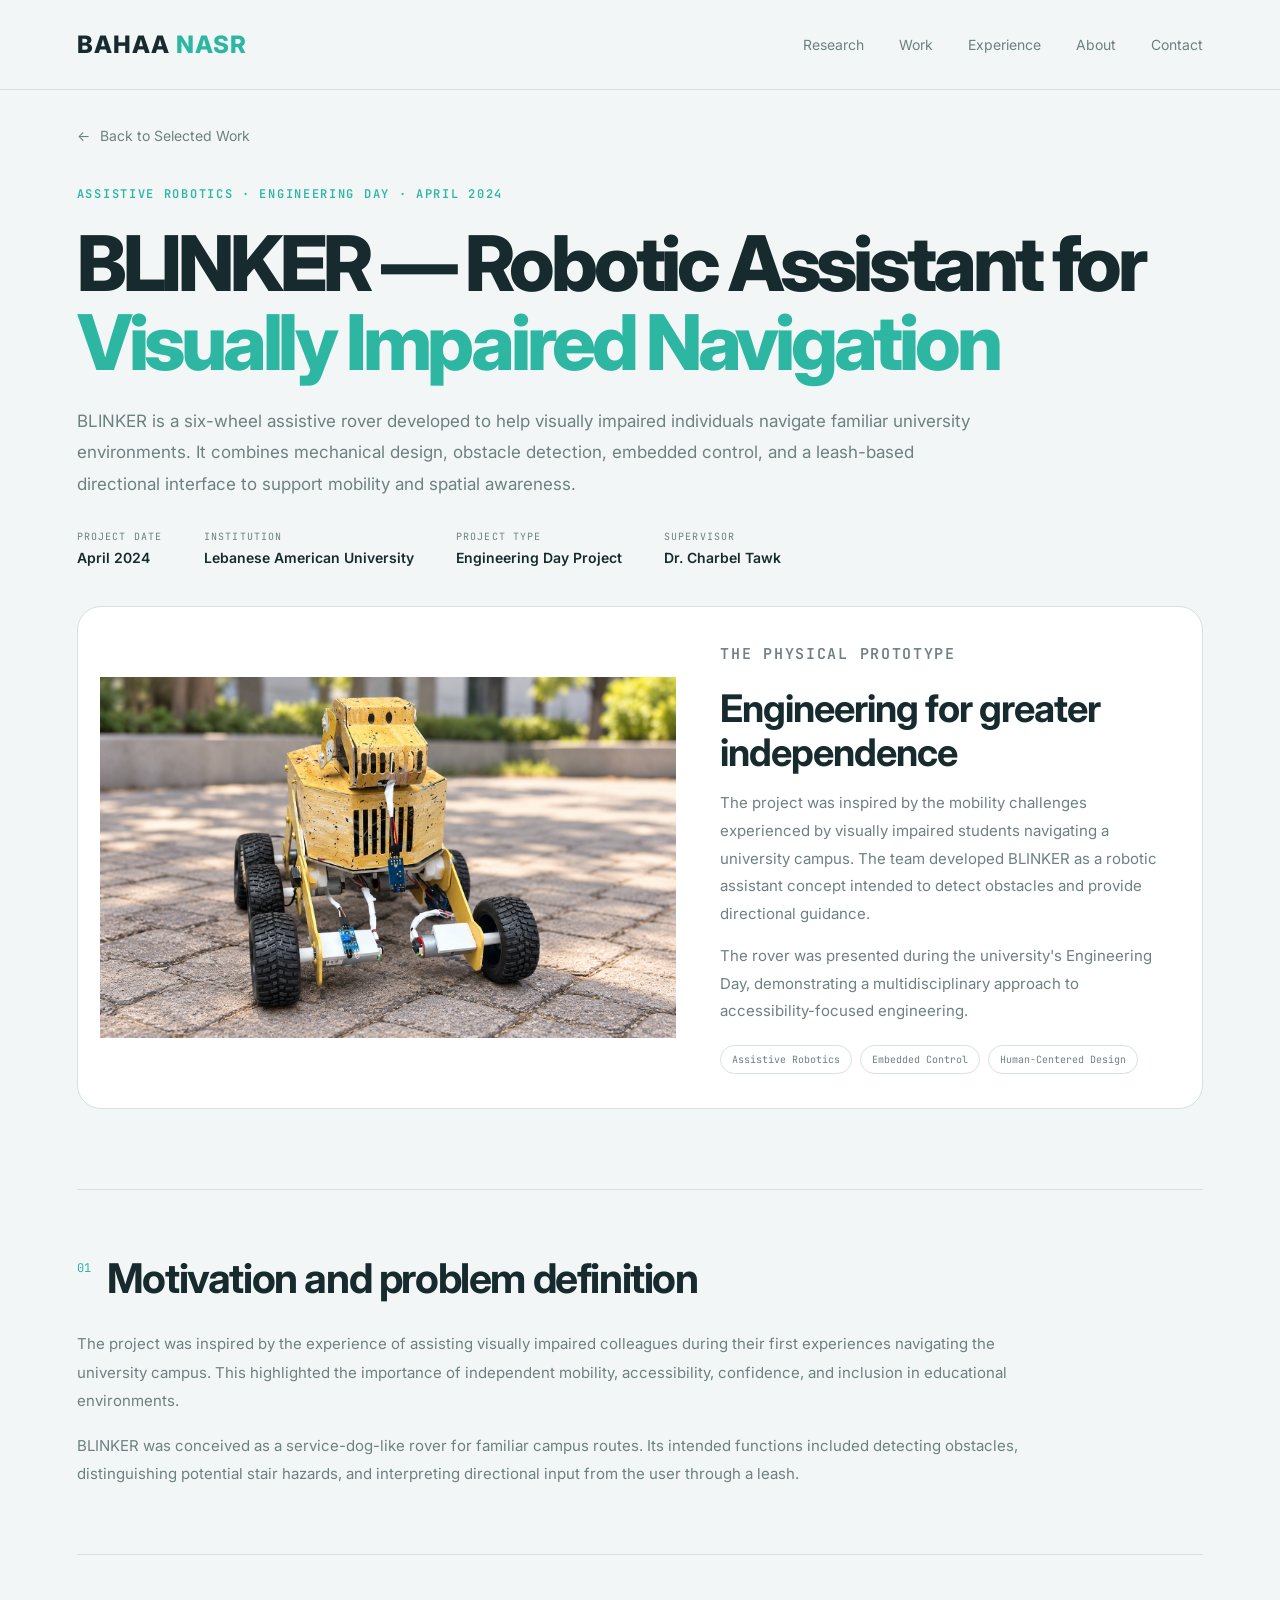
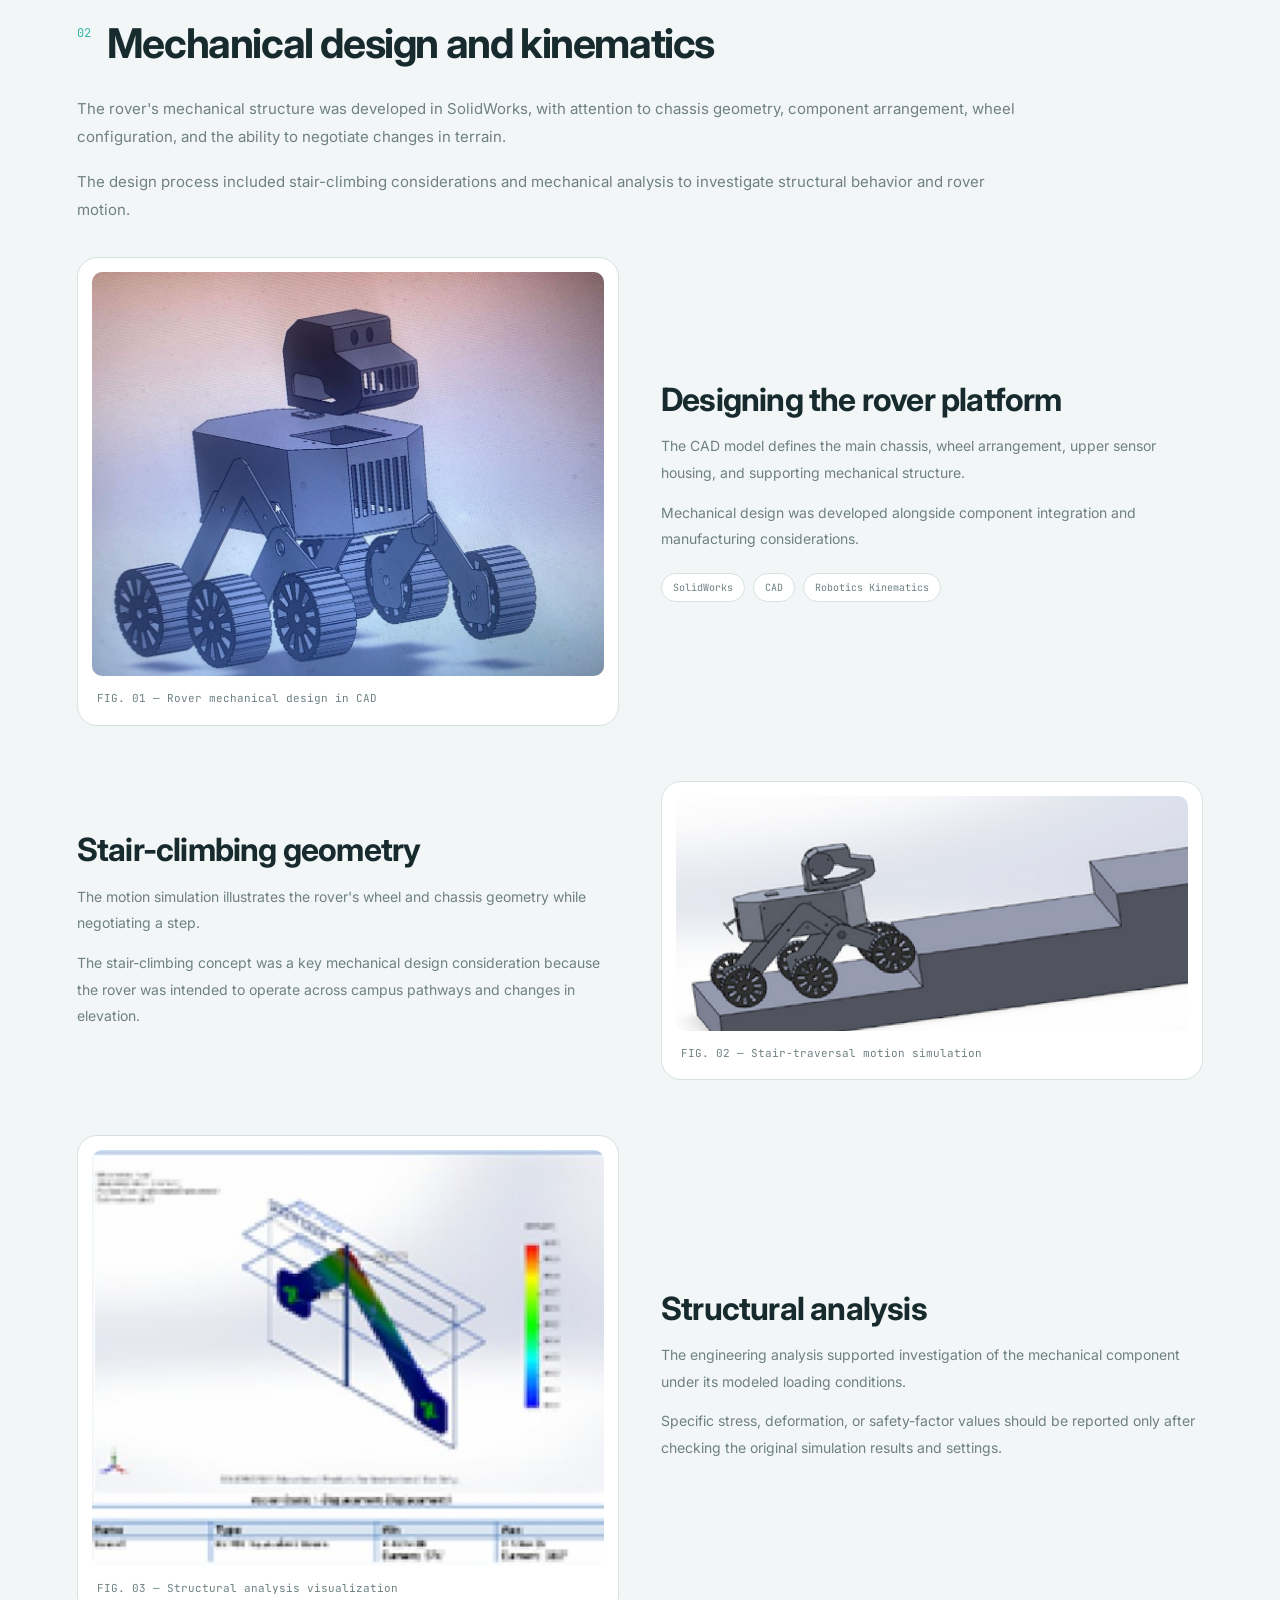
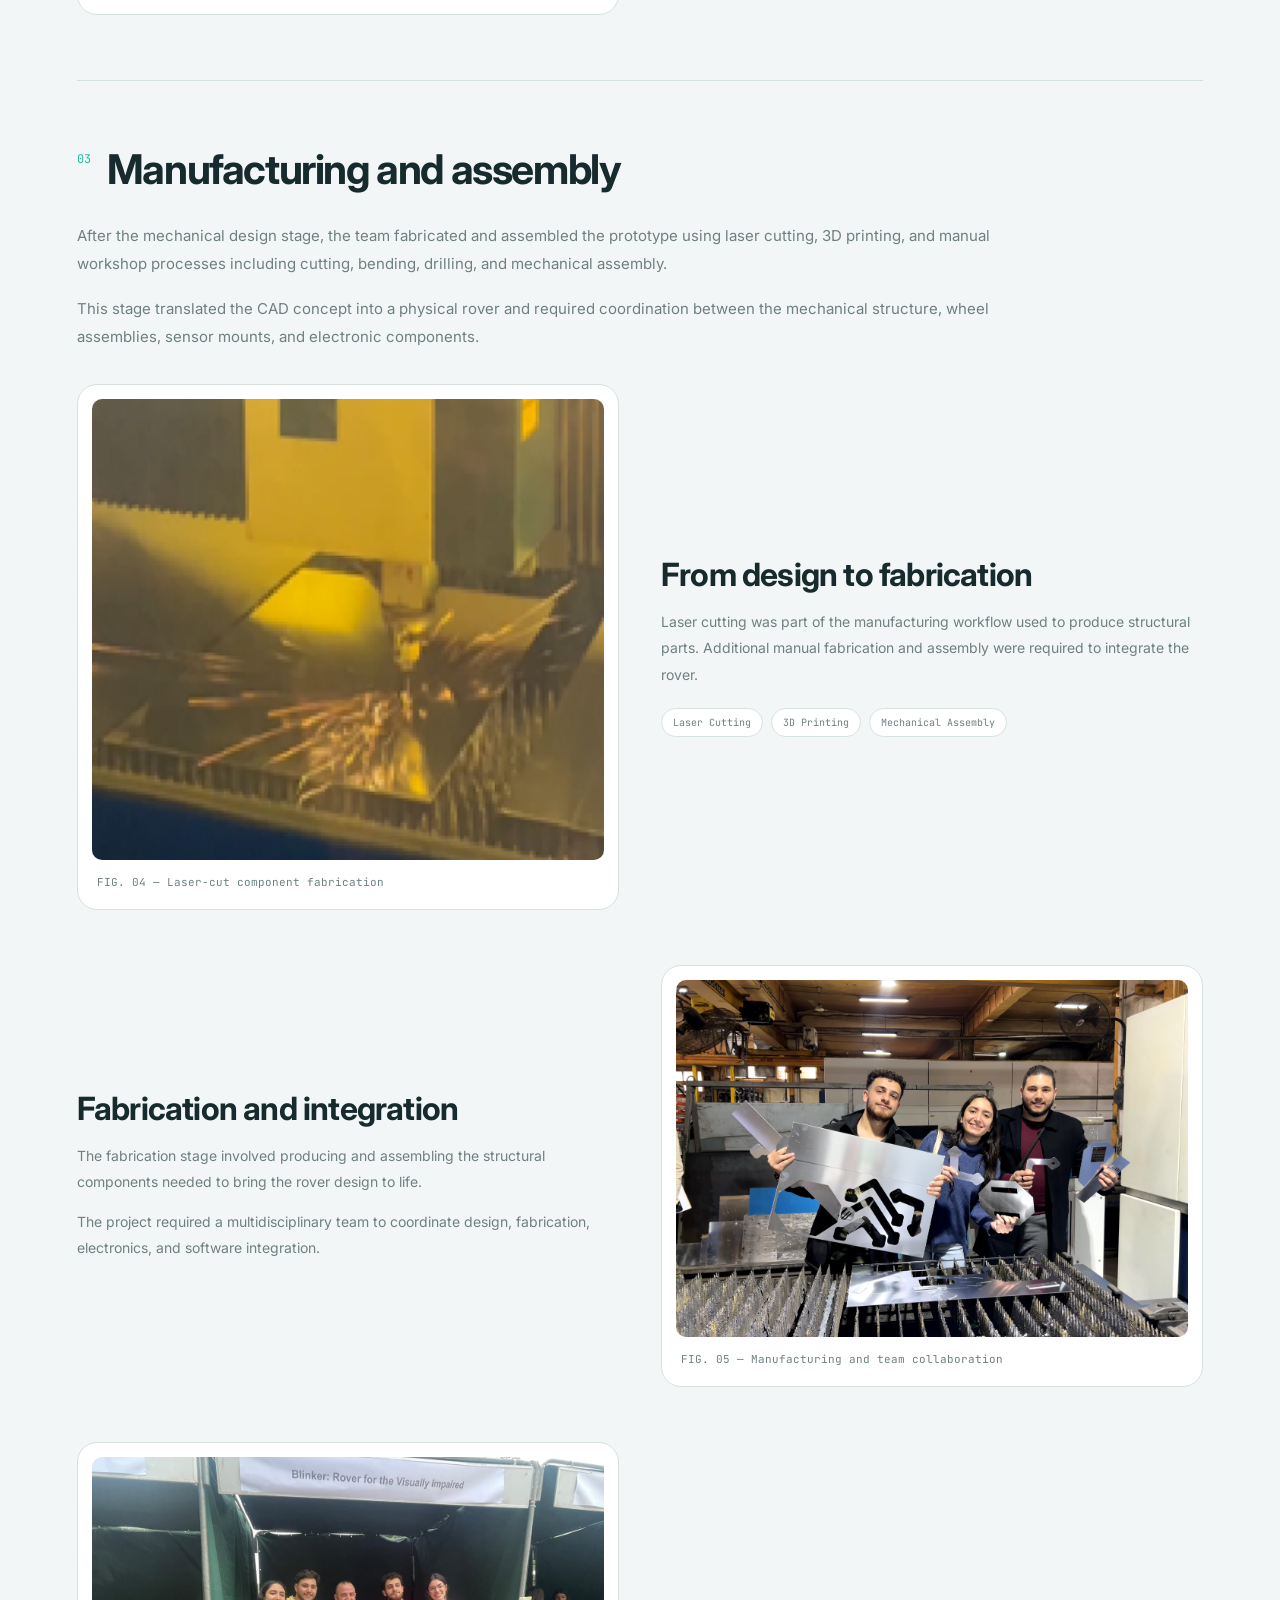
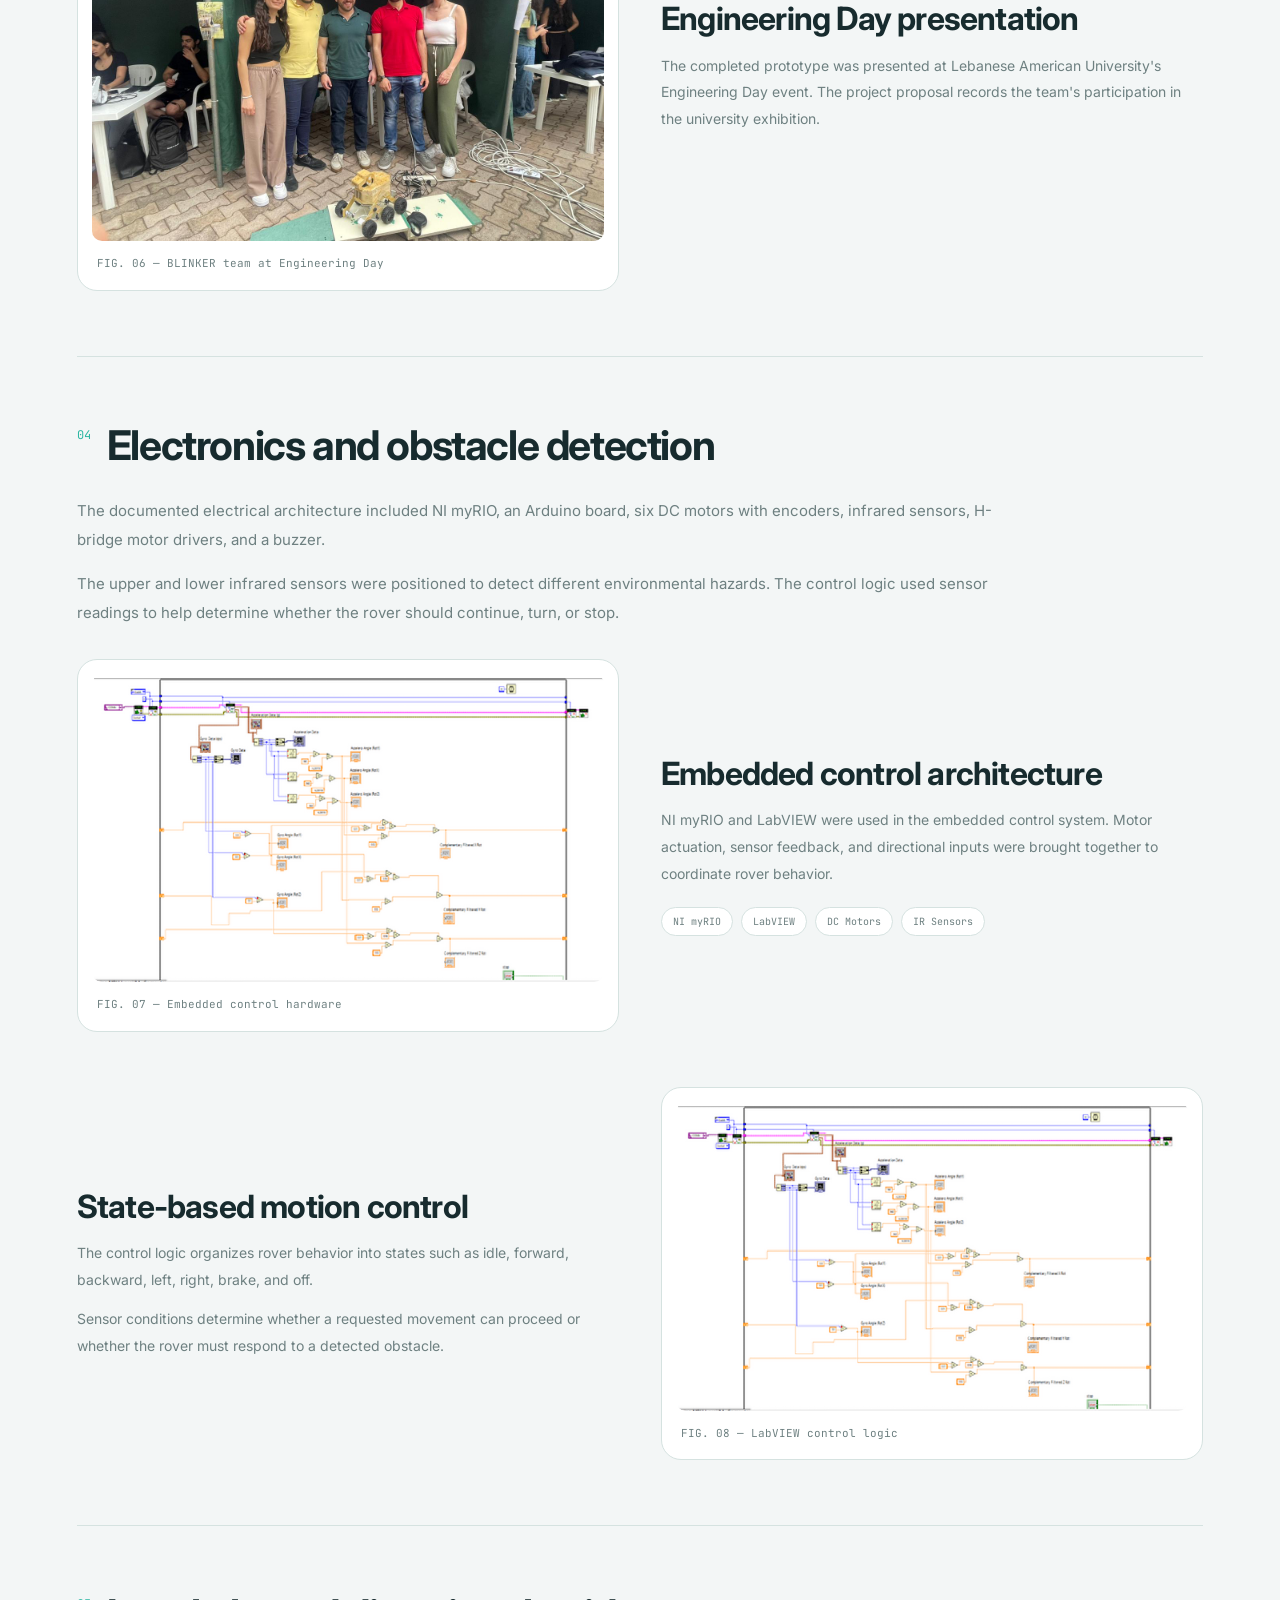
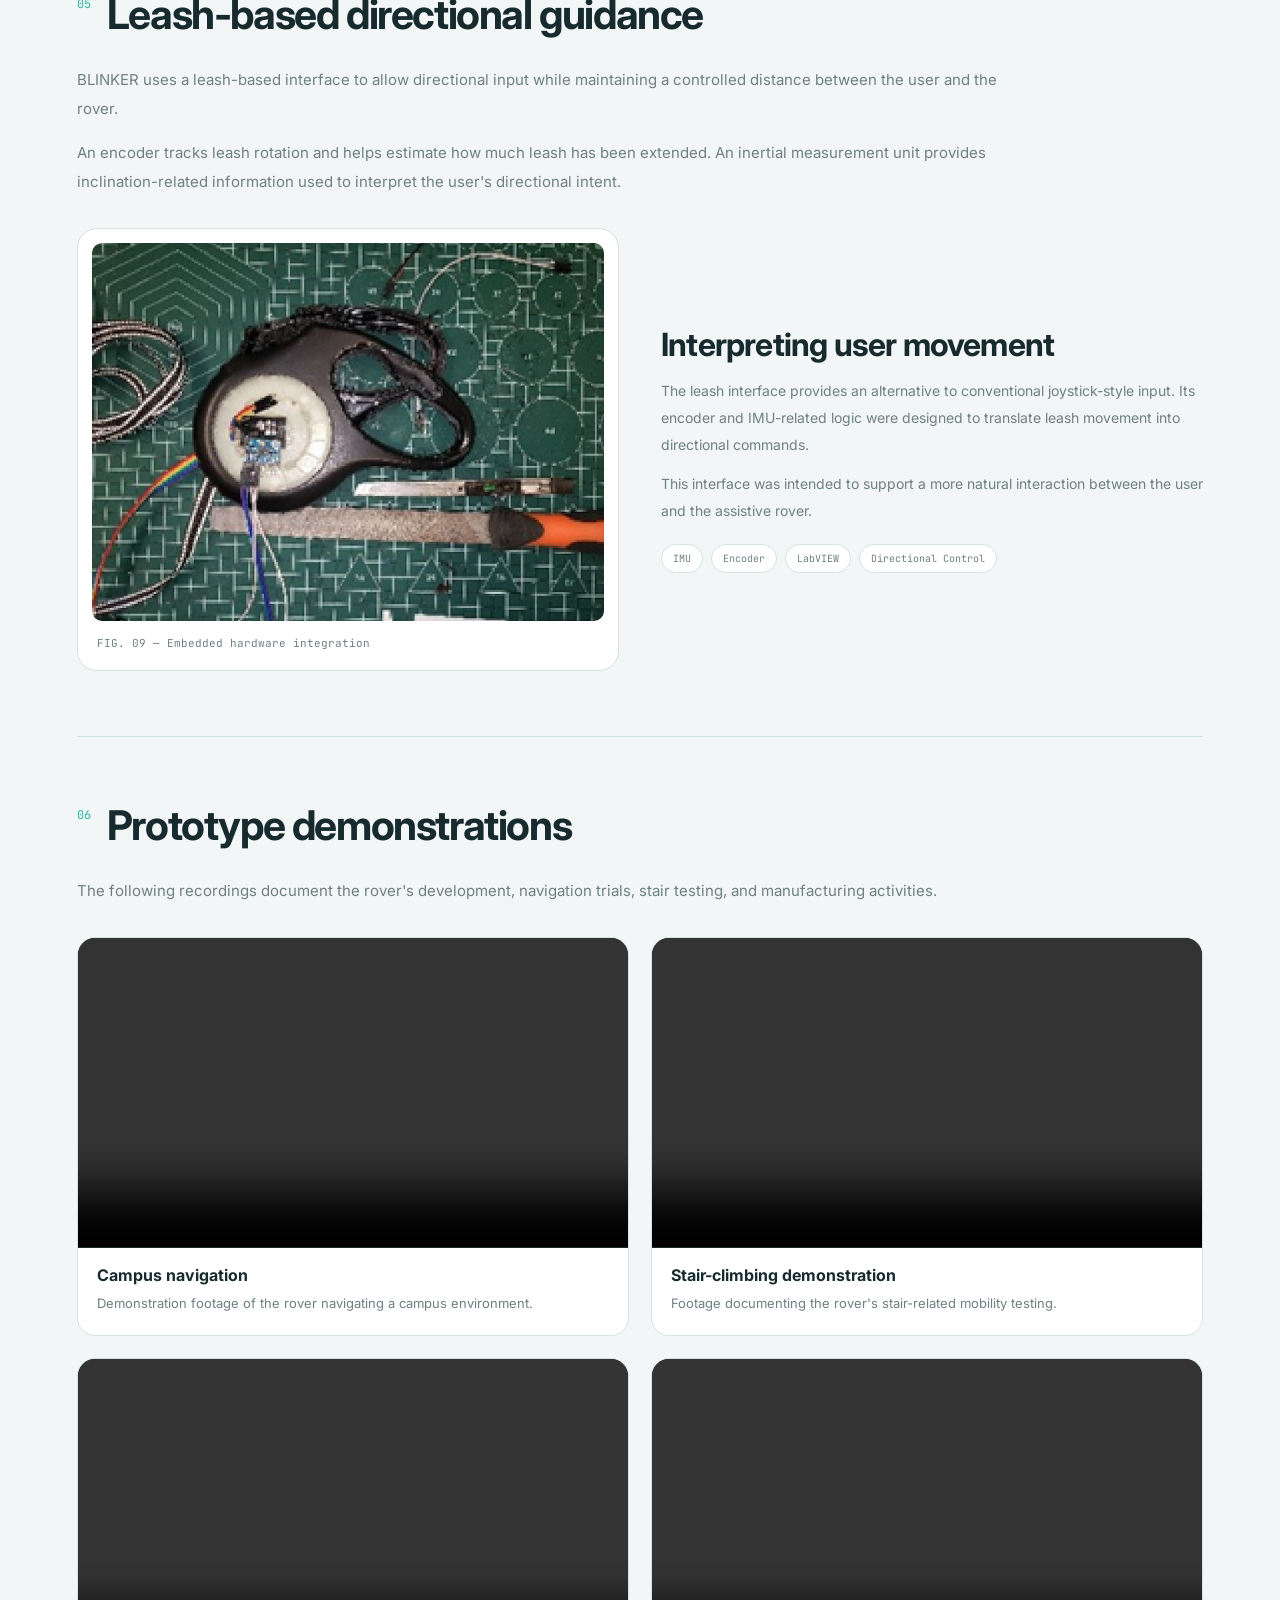
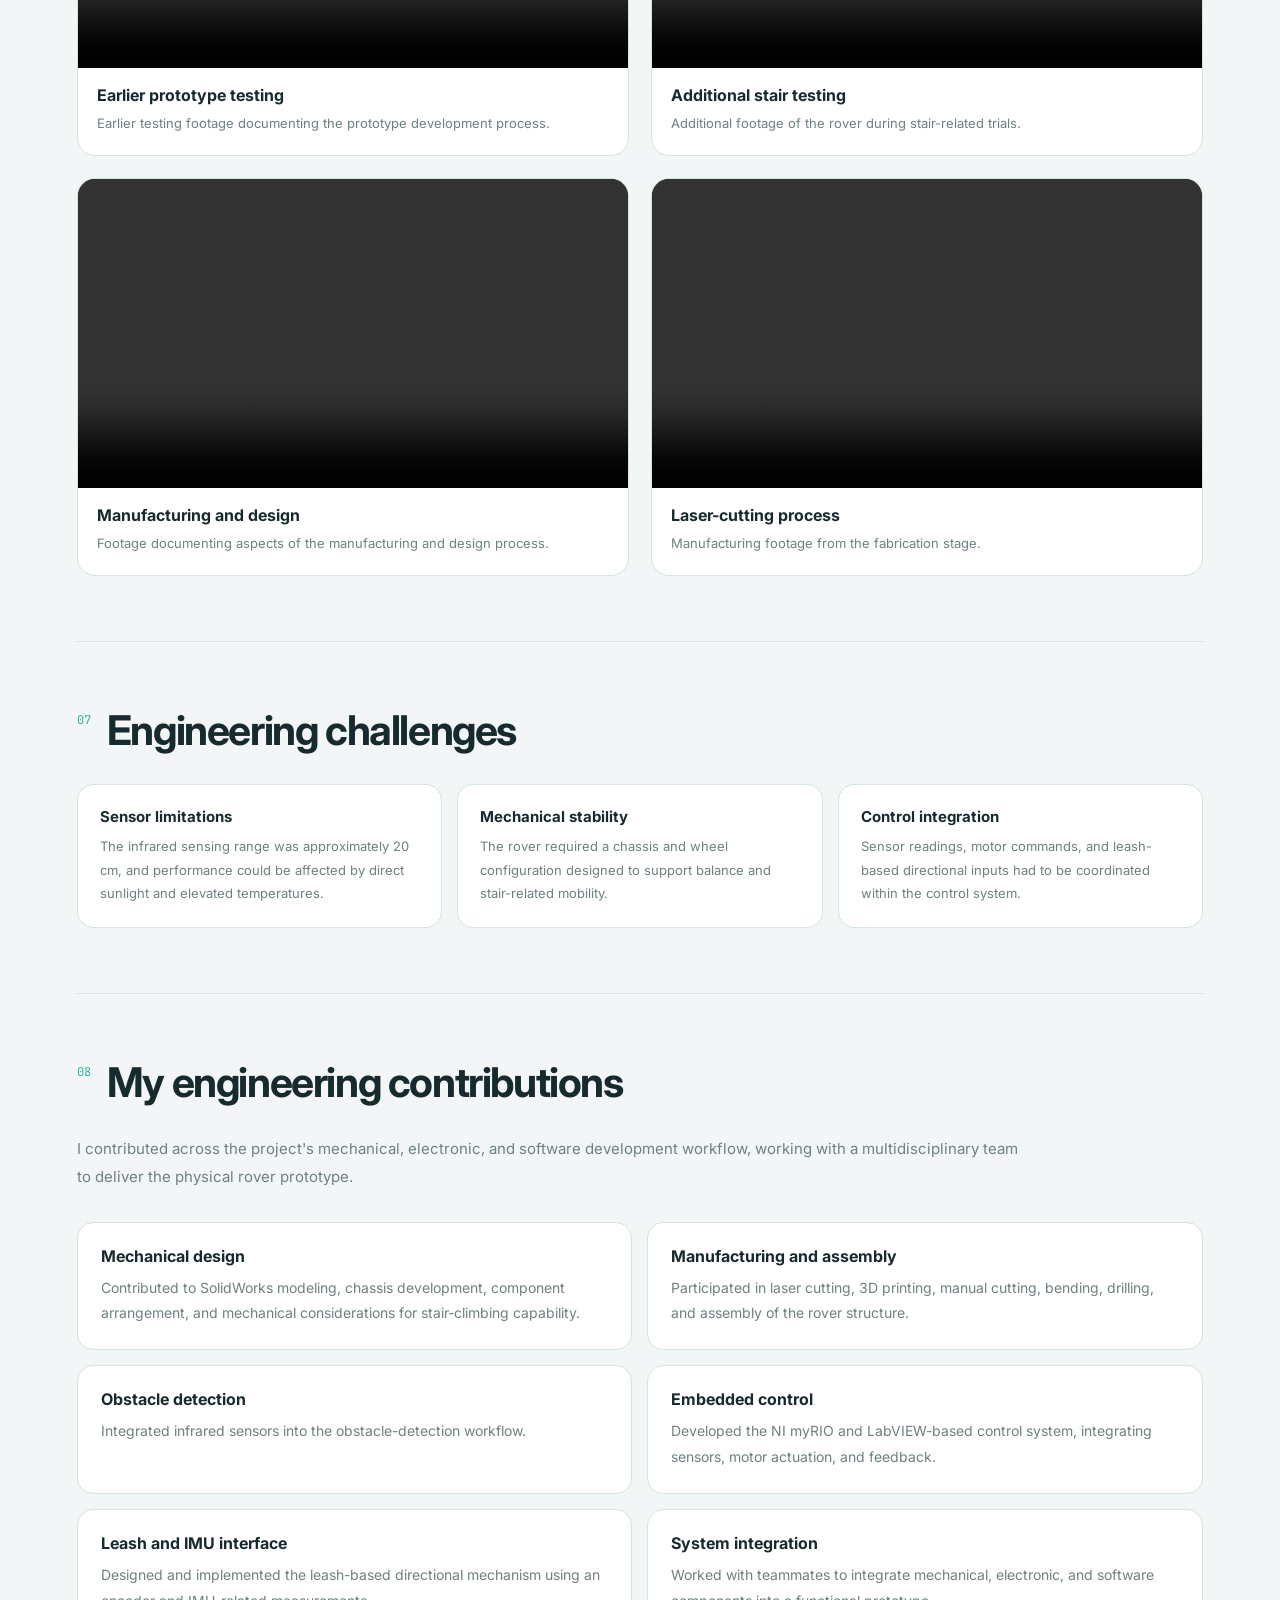
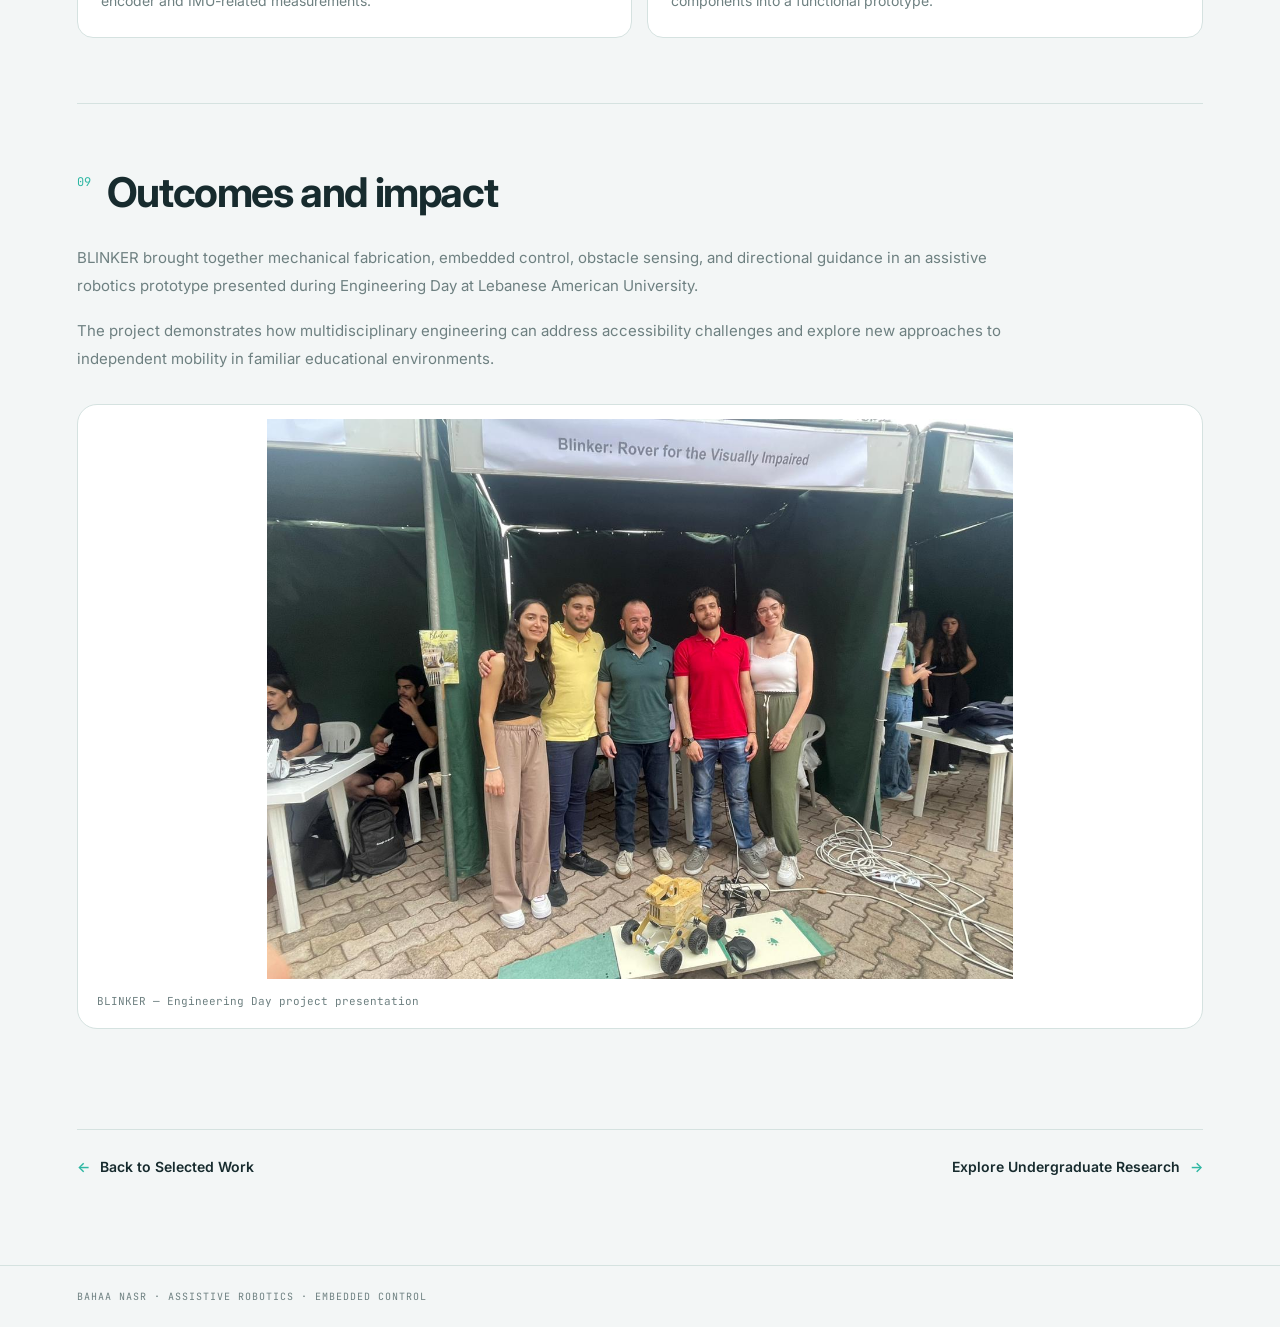
==== commit 88f038a8: "Update image source in project-01.html" ====
--- a/projects/project-01.html
+++ b/projects/project-01.html
@@ -1002,7 +1002,7 @@
                 <figure class="blinker-figure">
 
                     <img
-                        src="../assets/images/blinker/blinker-control-hardware.png"
+                        src="../assets/images/blinker/blinker-control-code.png"
                         alt="BLINKER control hardware and embedded electronics"
                         loading="lazy"
                     >
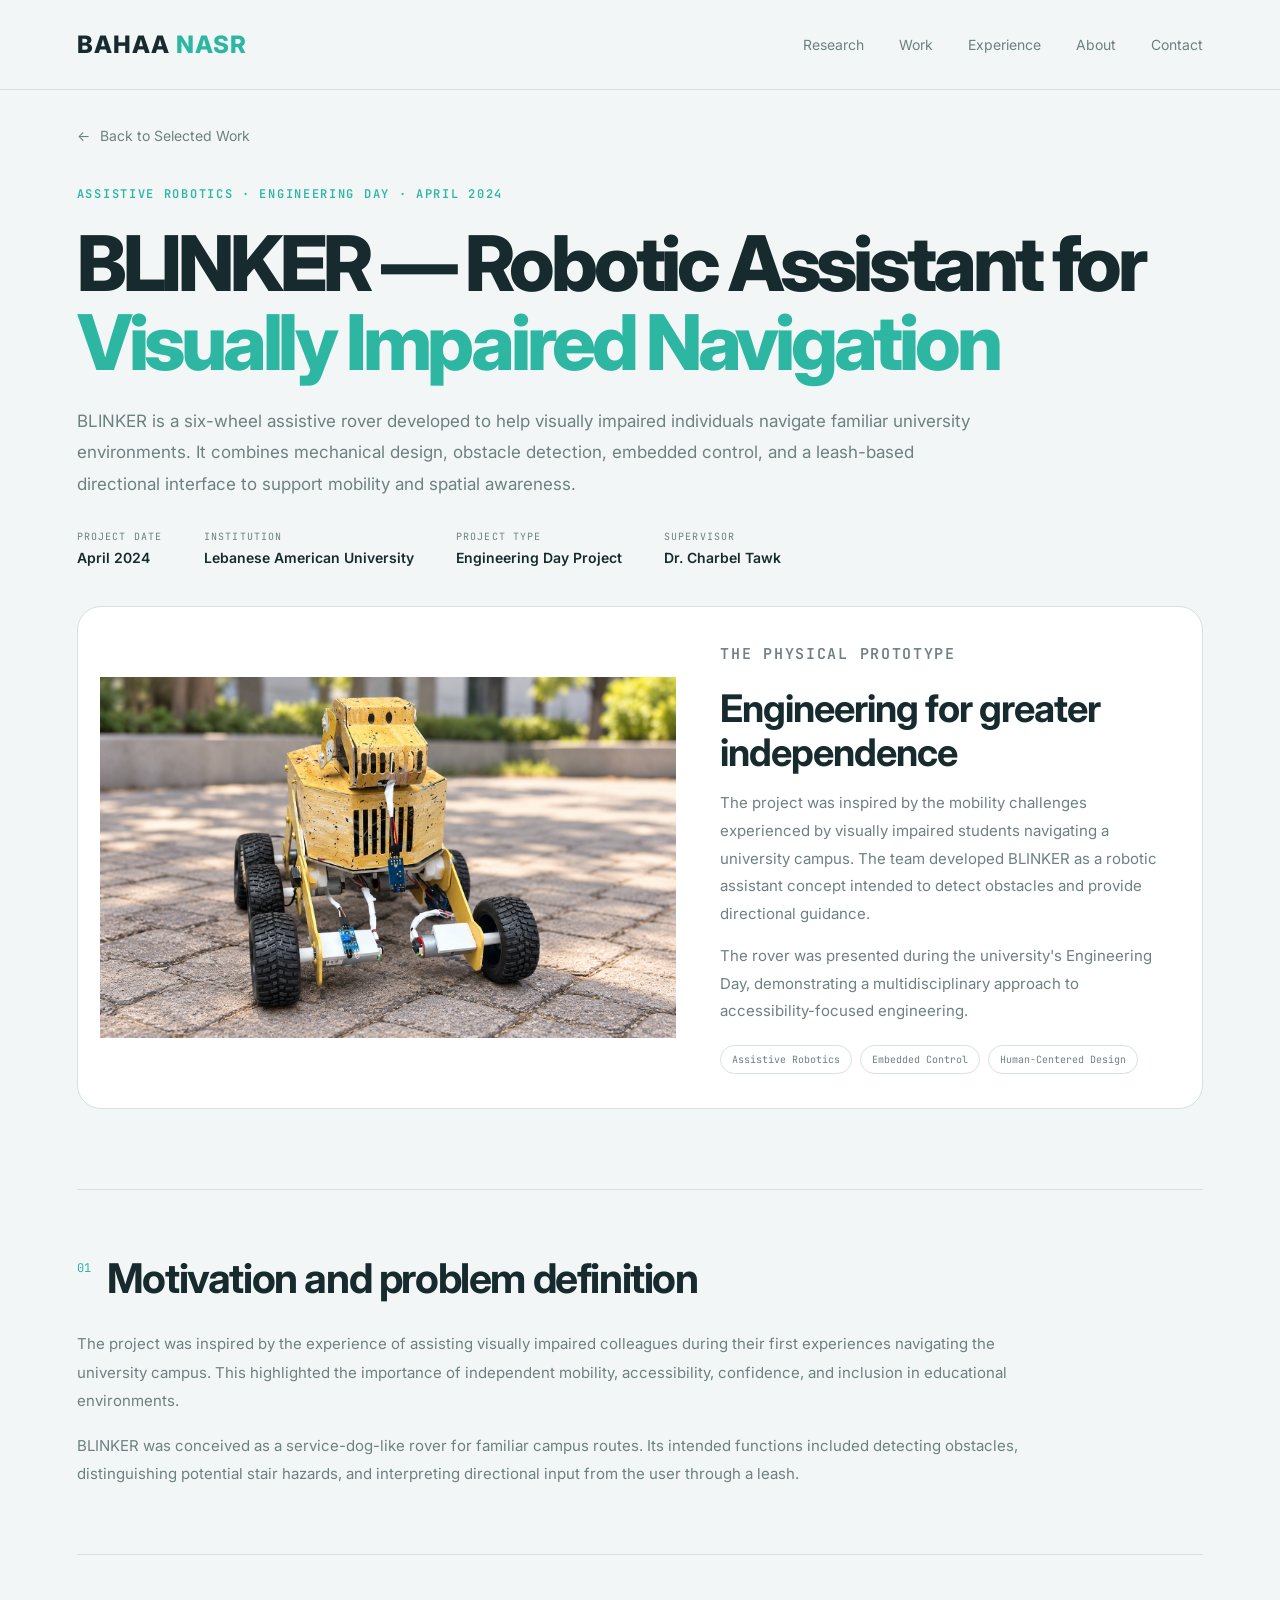
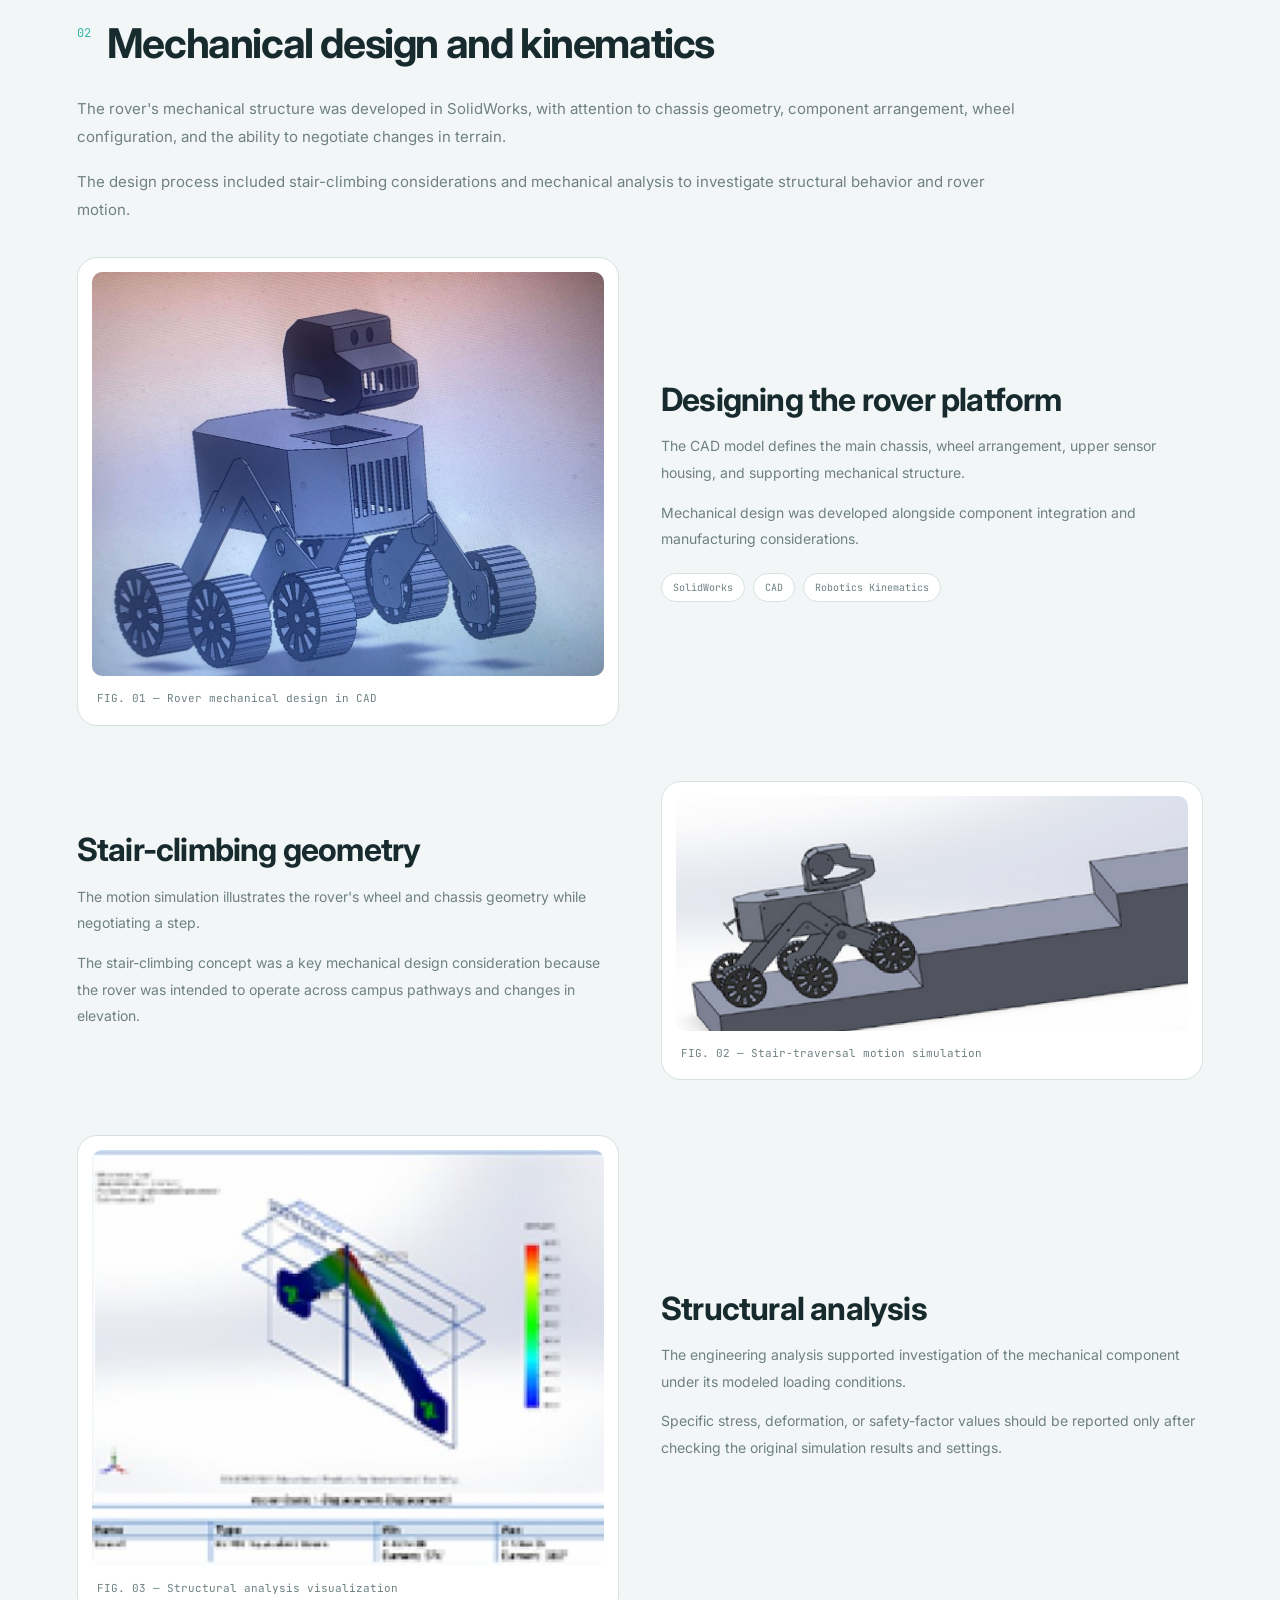
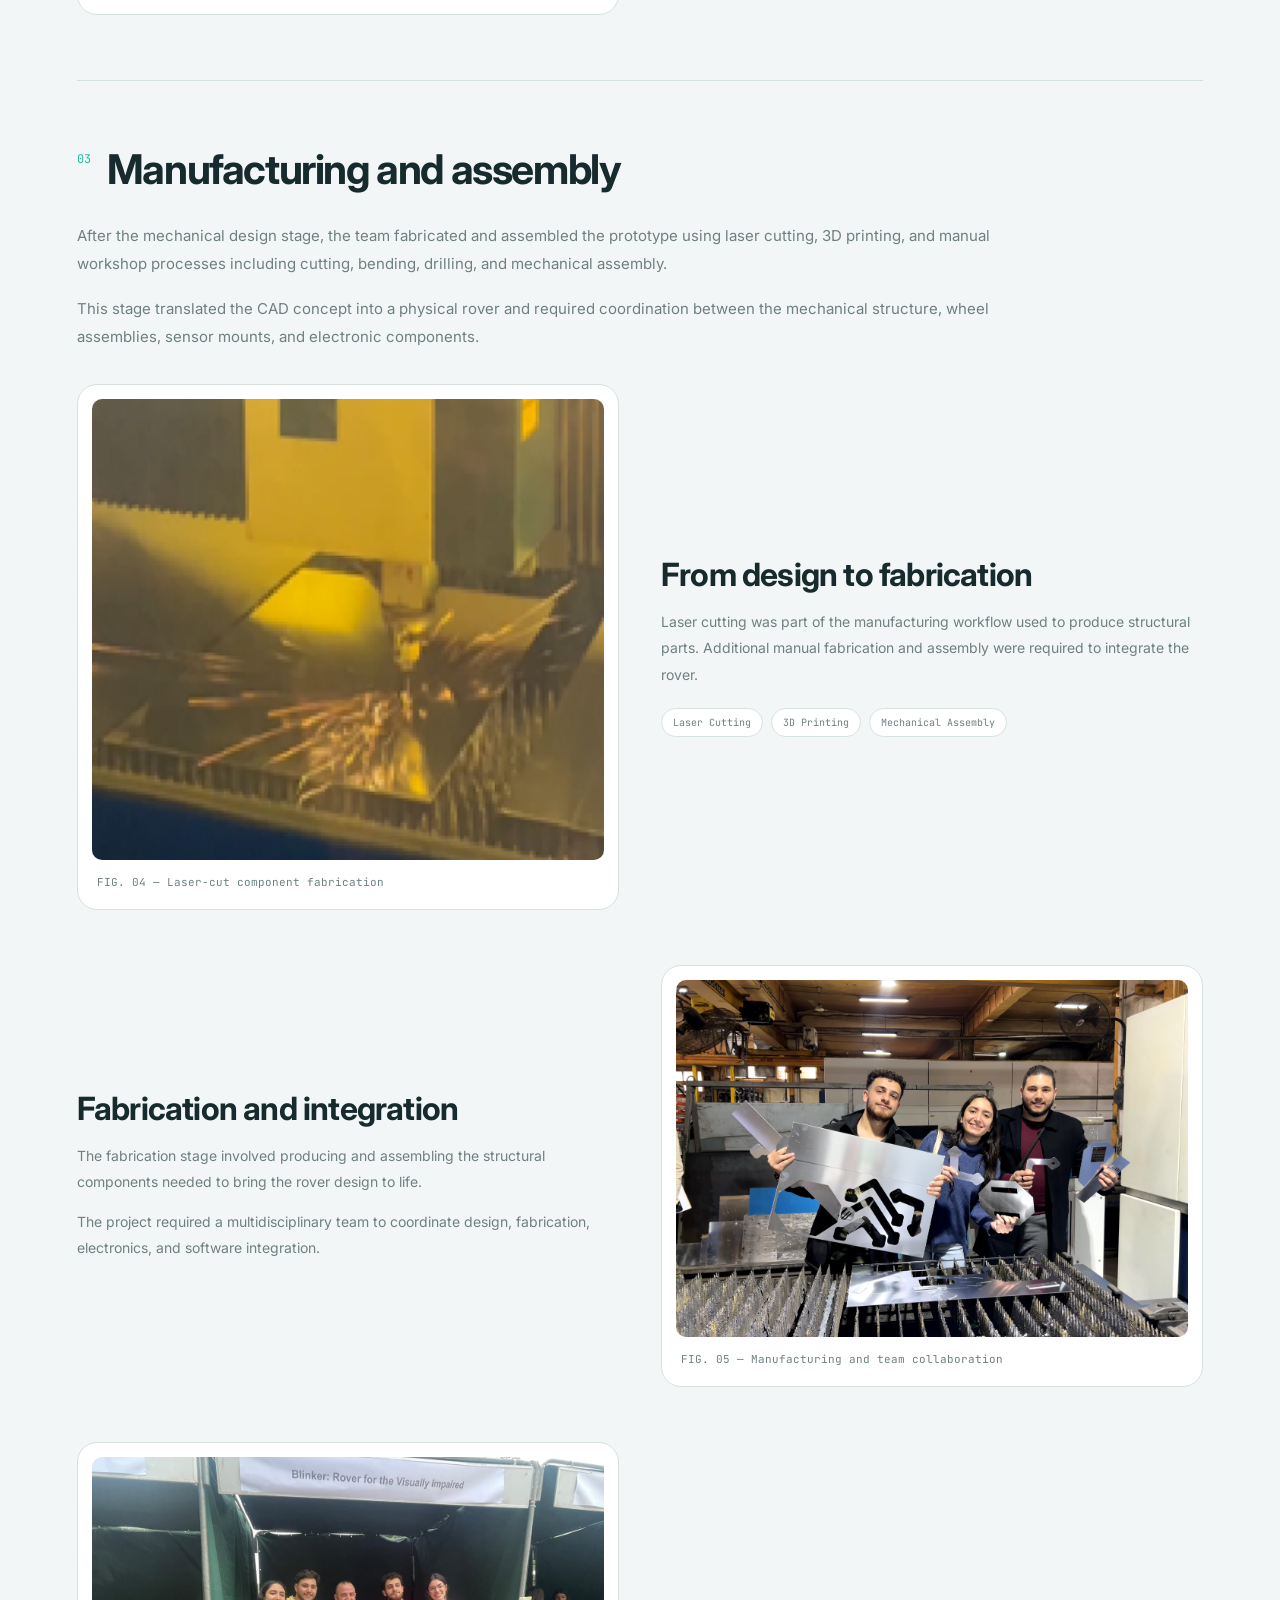
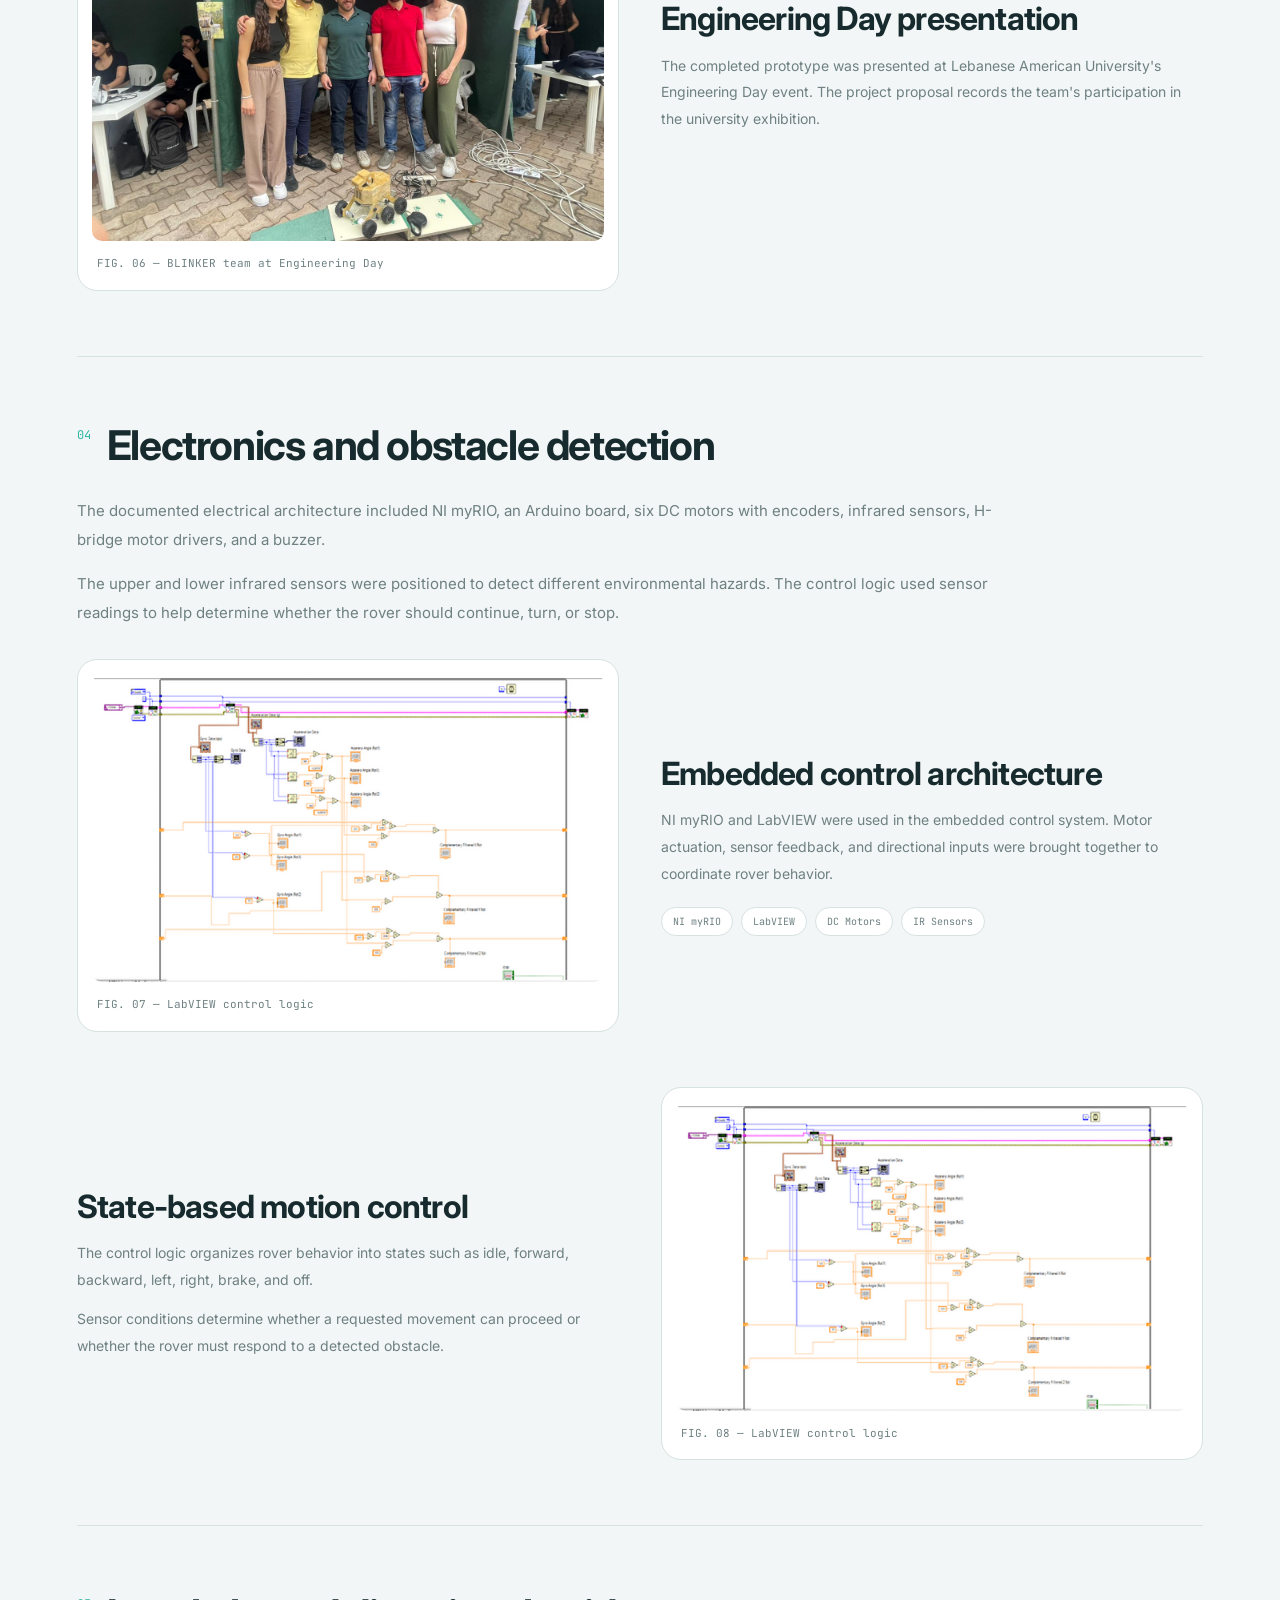
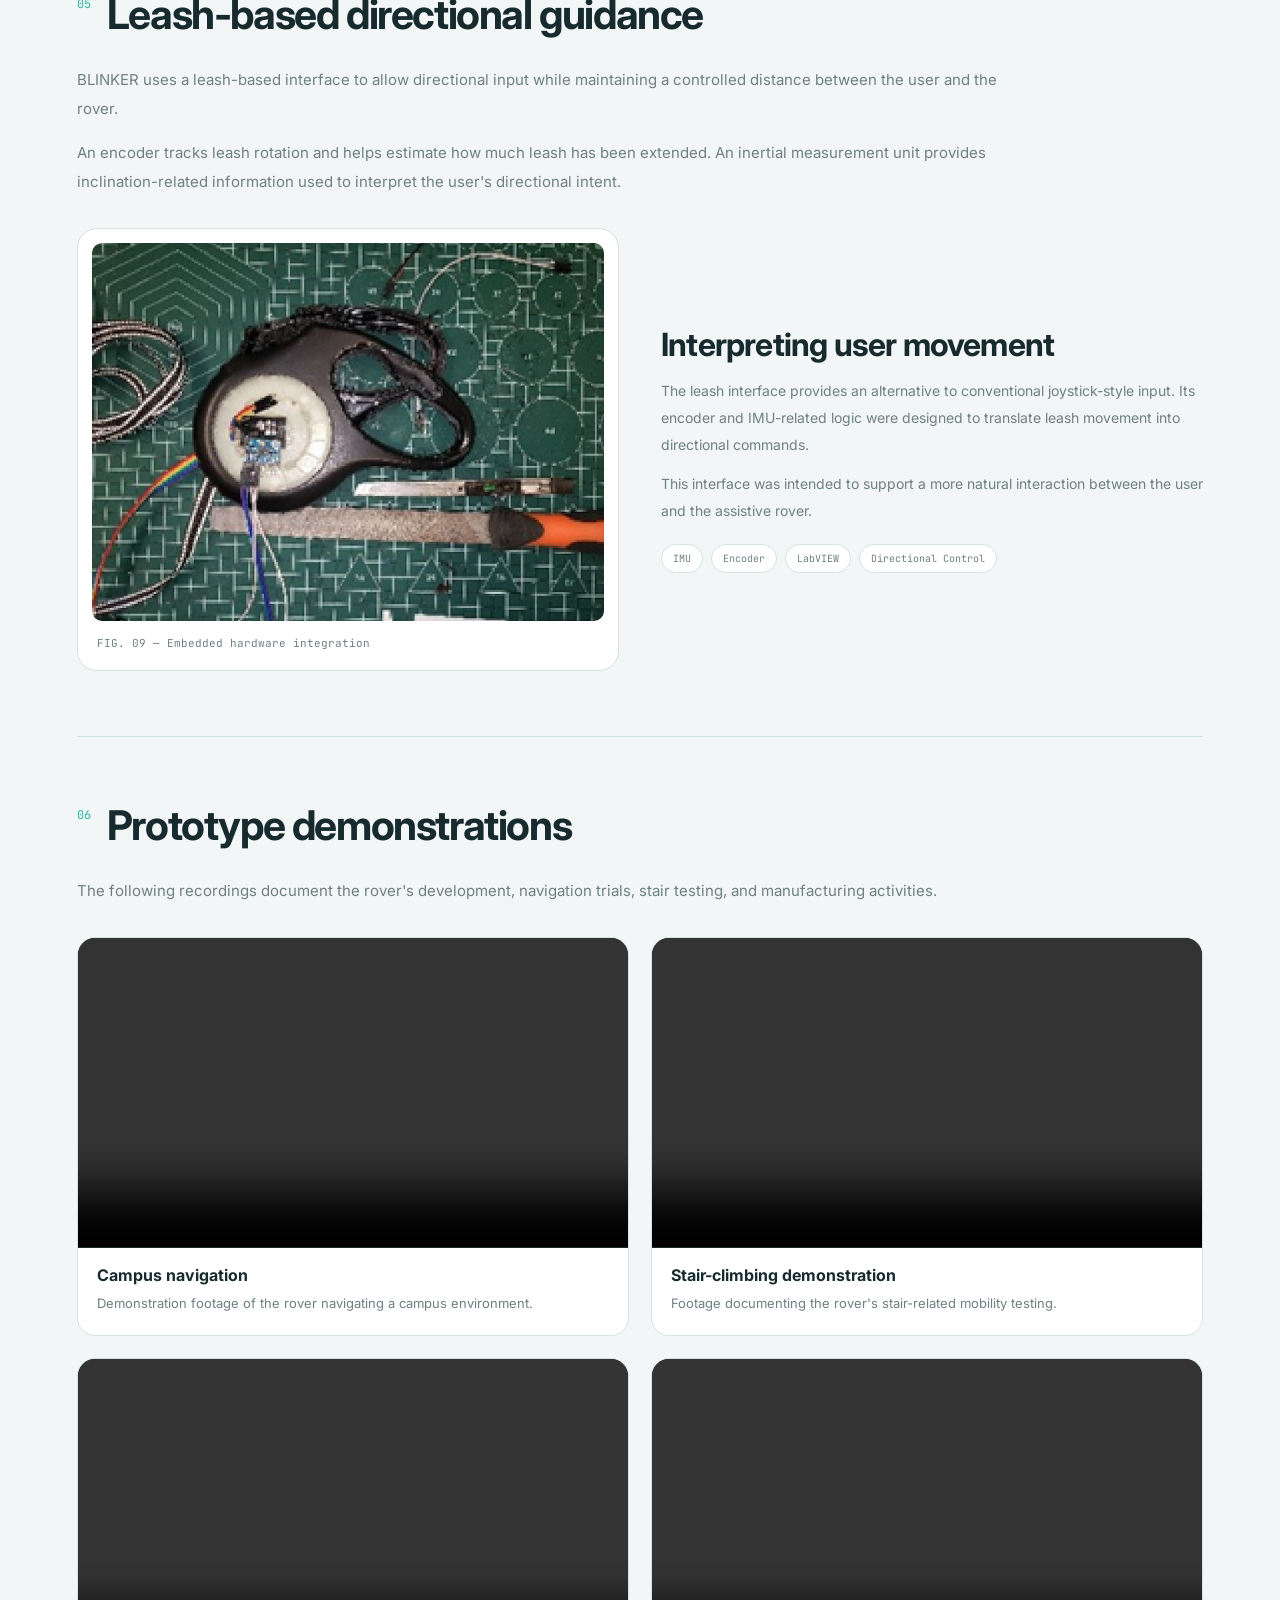
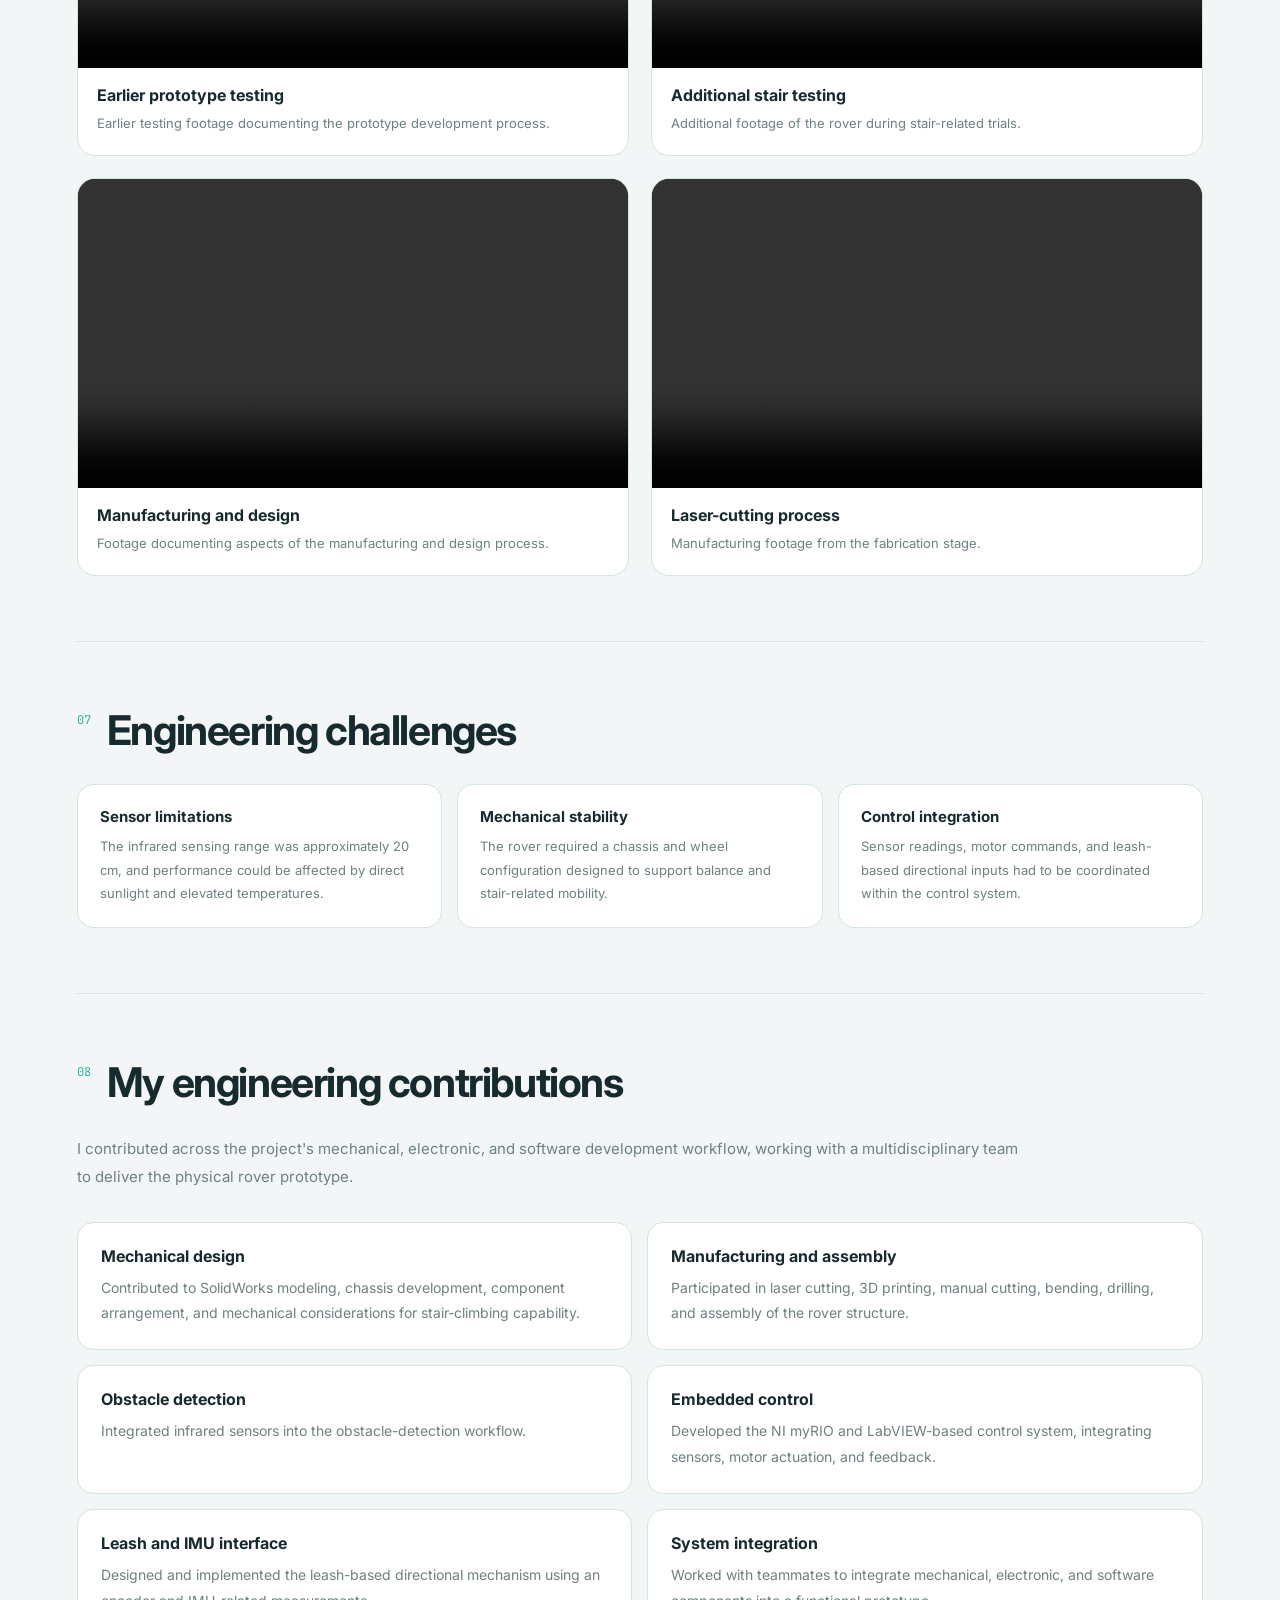
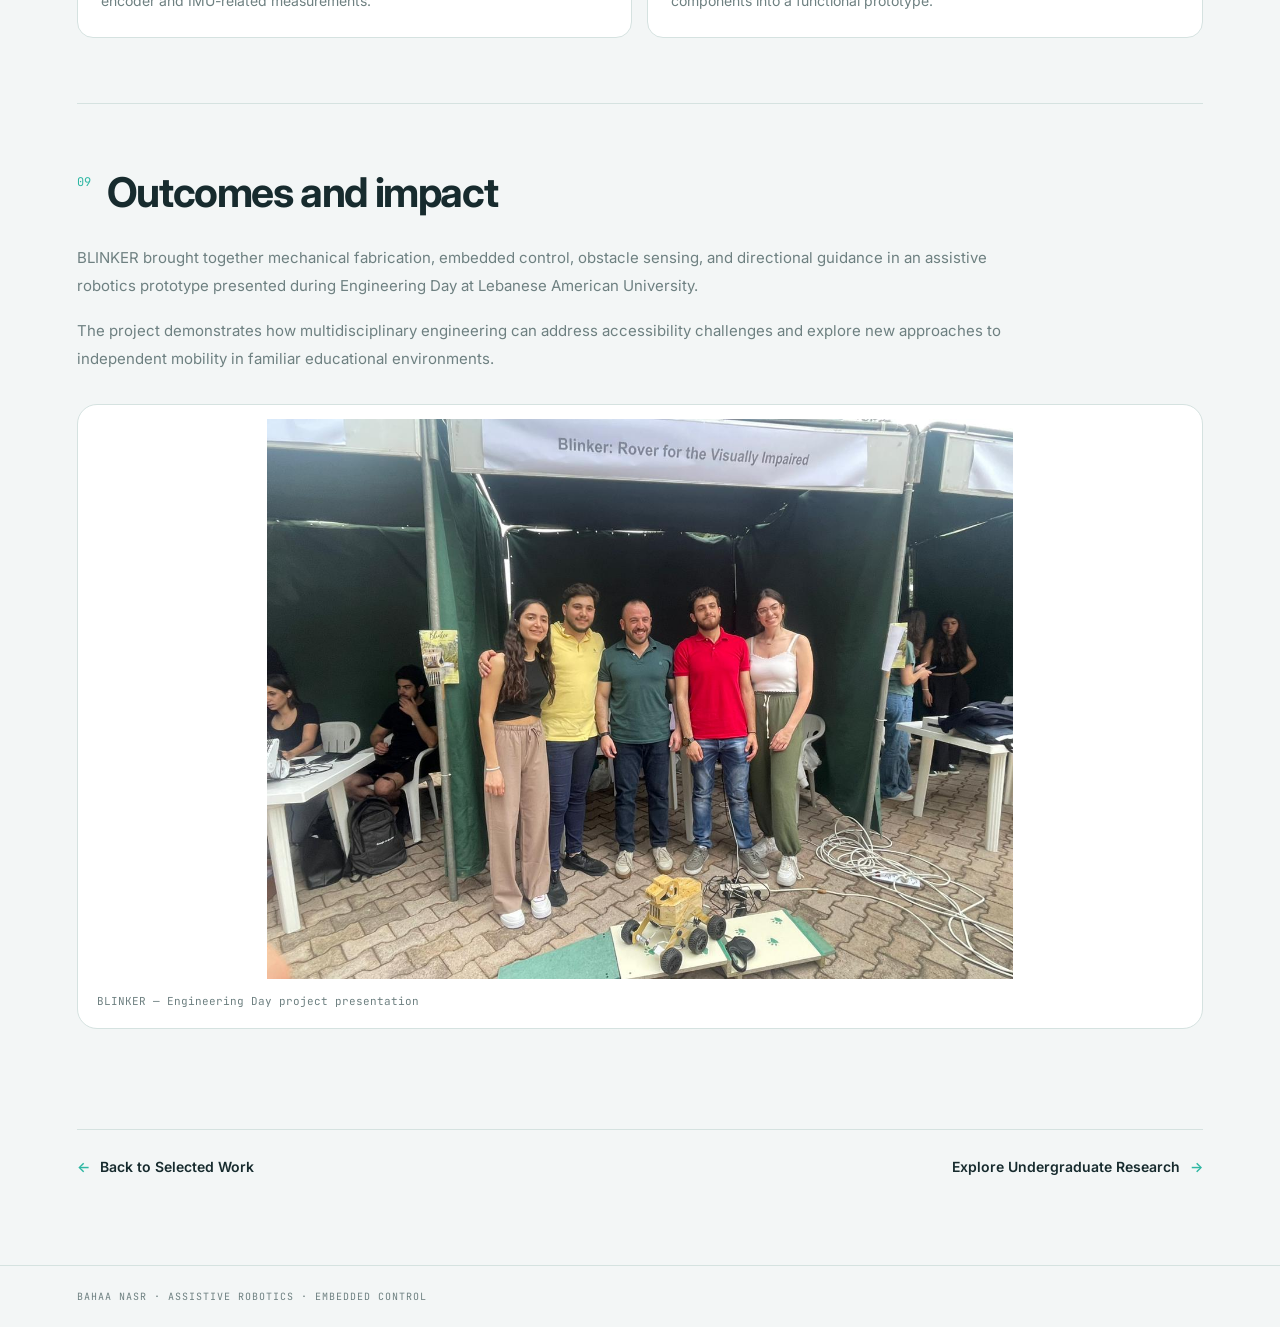
==== commit c04650e4: "Update figure caption from hardware to LabVIEW logic" ====
--- a/projects/project-01.html
+++ b/projects/project-01.html
@@ -1008,7 +1008,7 @@
                     >
 
                     <figcaption>
-                        FIG. 07 — Embedded control hardware
+                        FIG. 07 — LabVIEW control logic
                     </figcaption>
 
                 </figure>
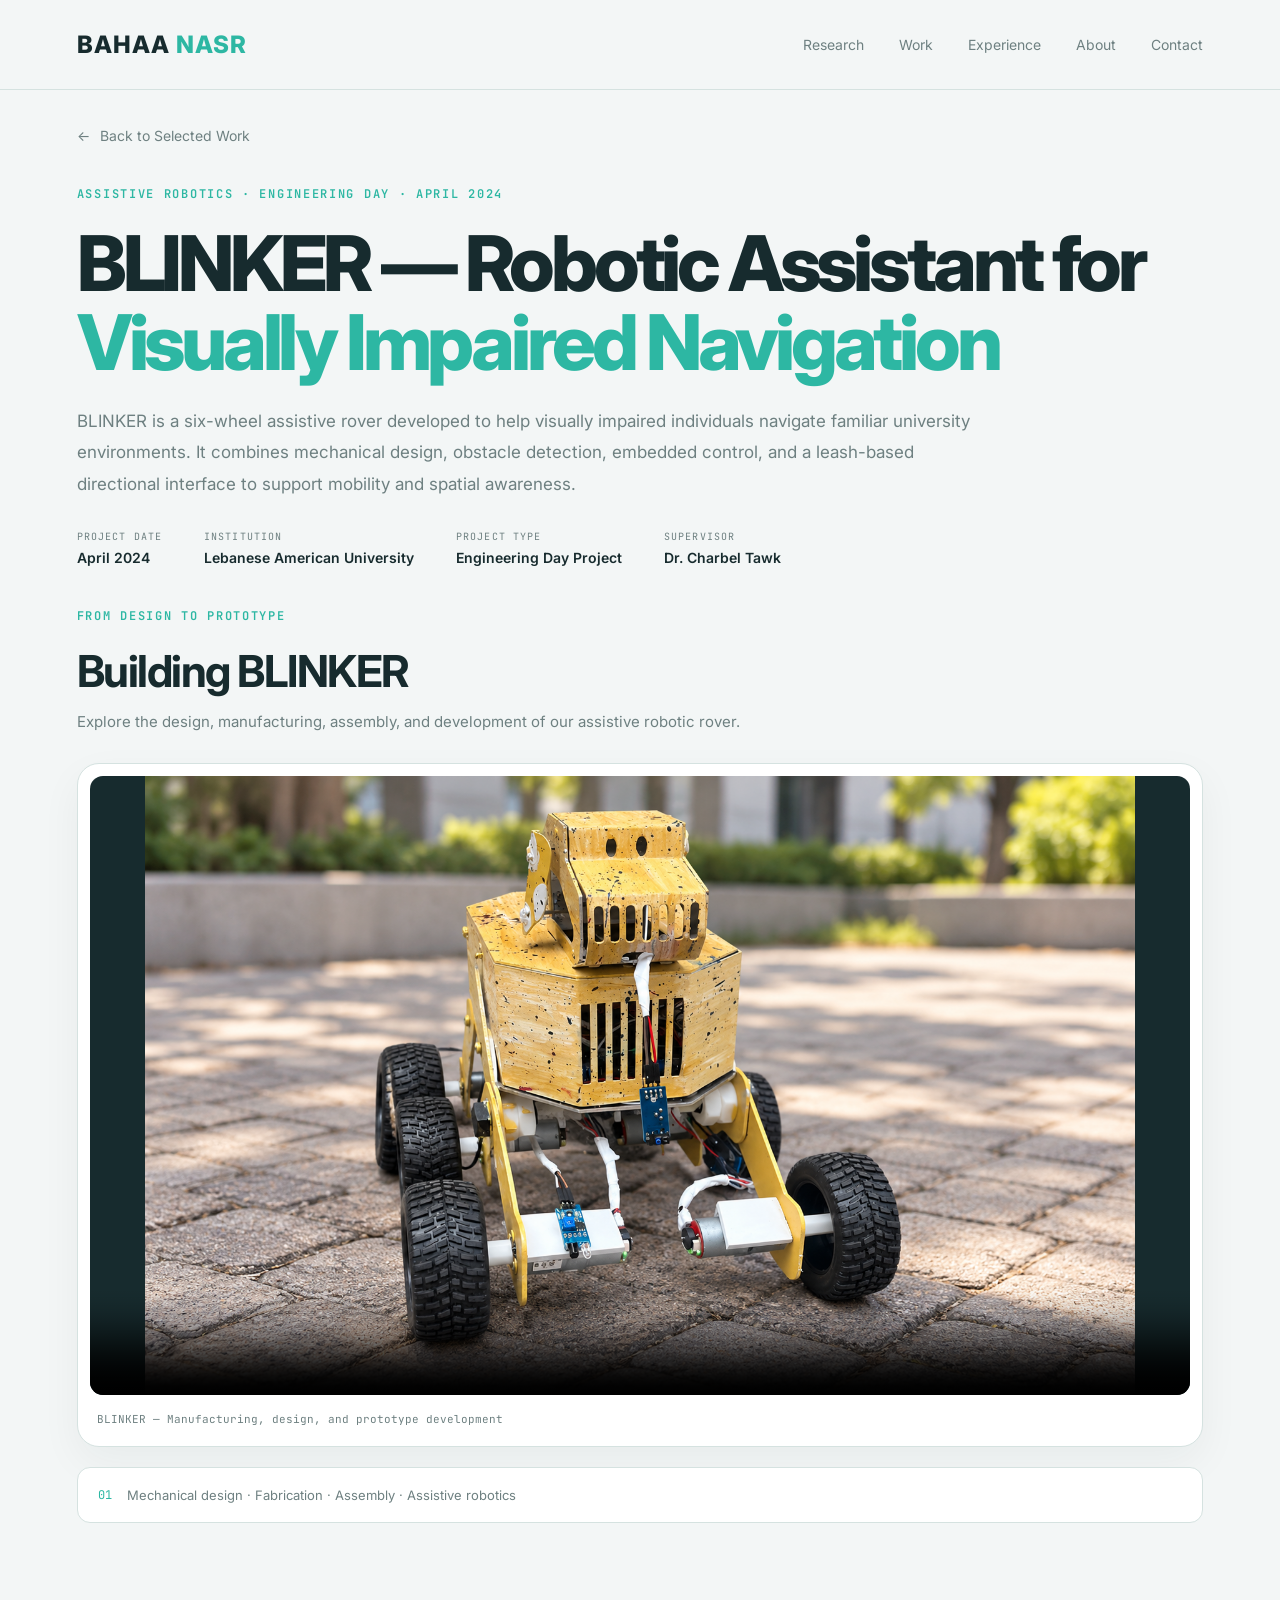
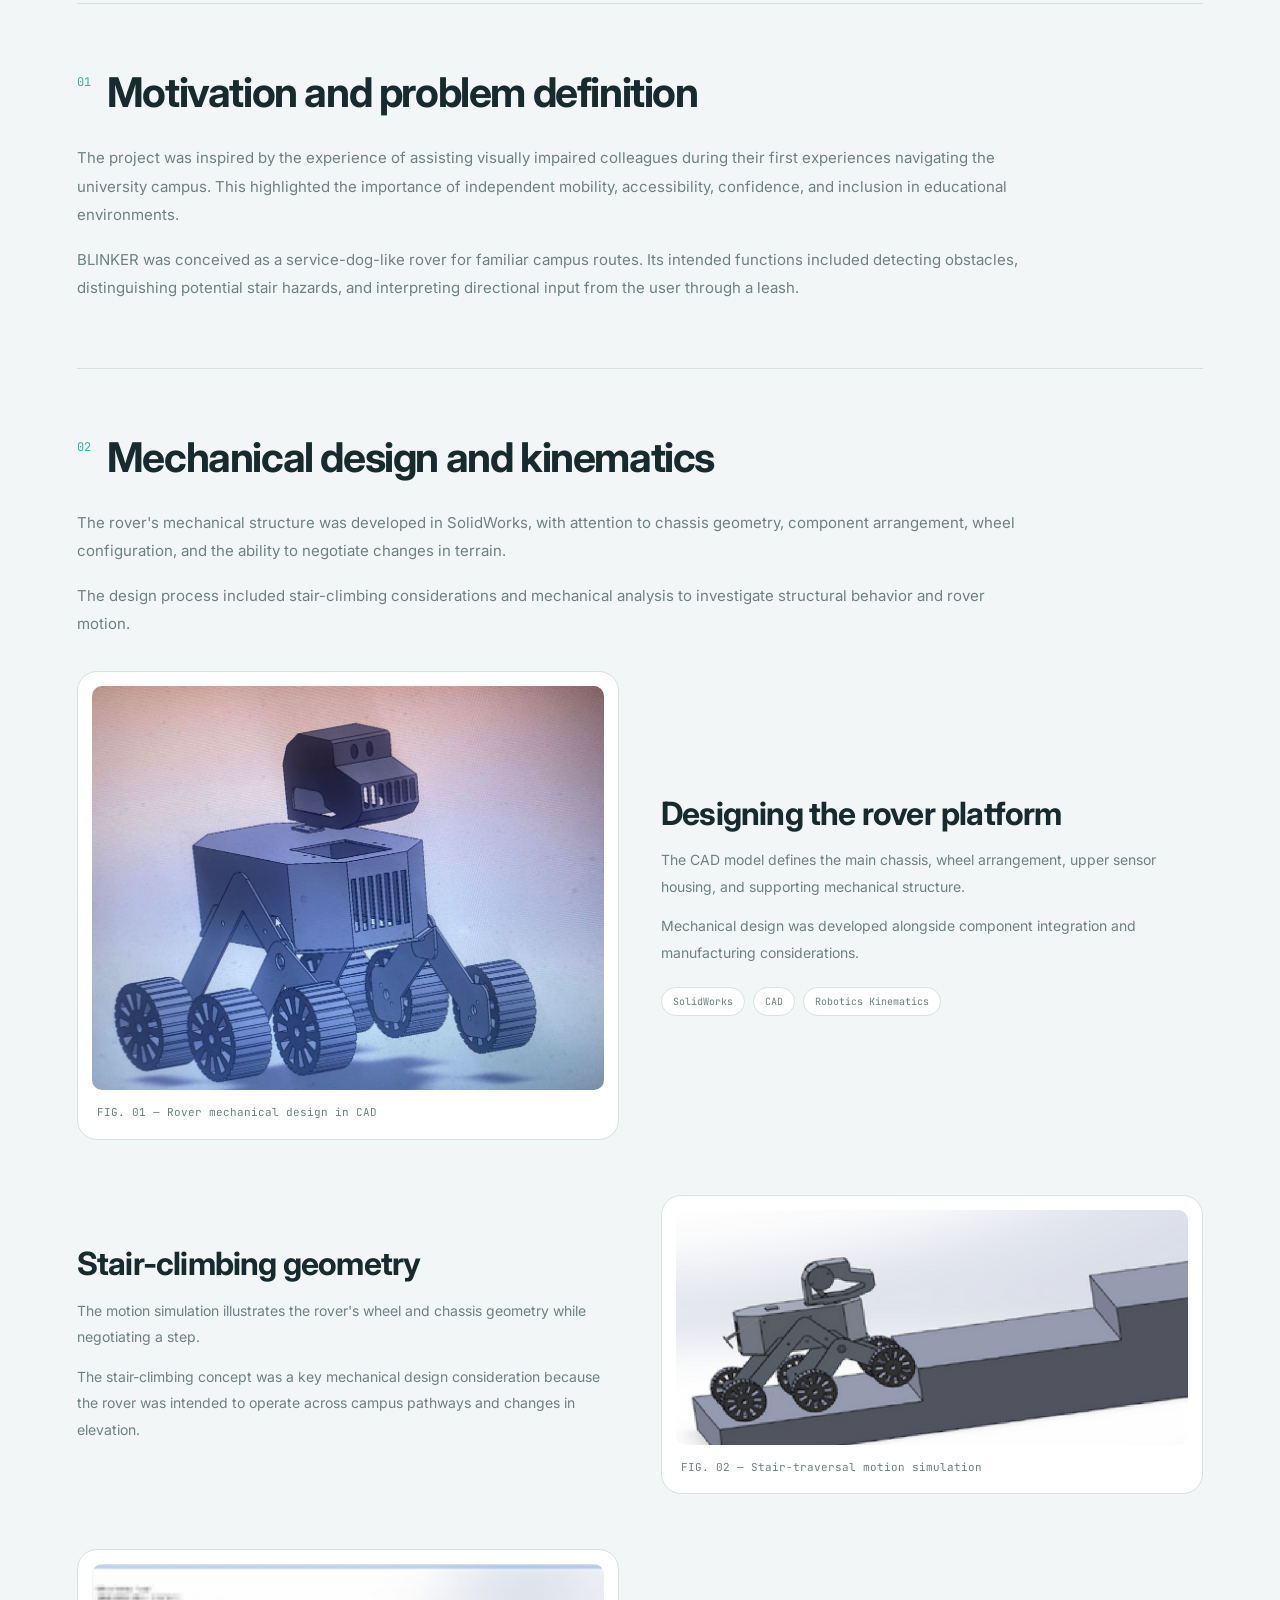
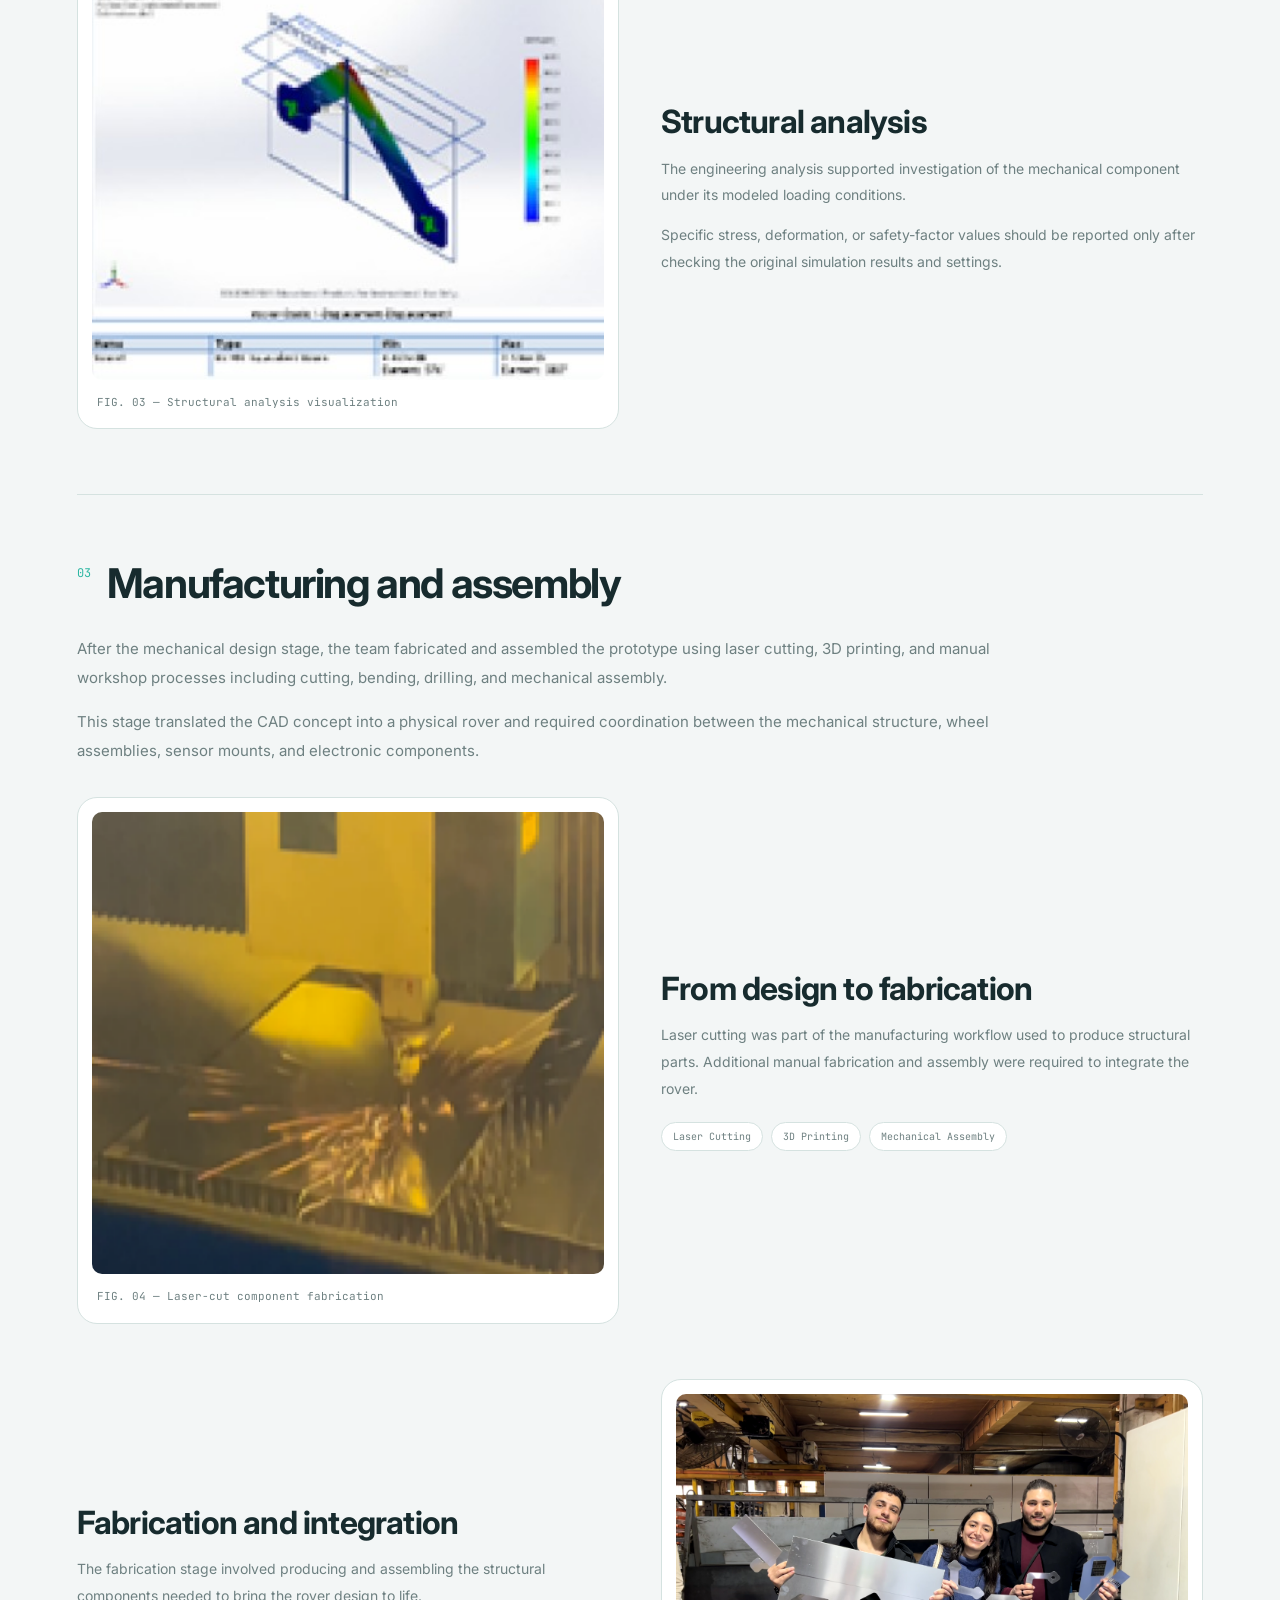
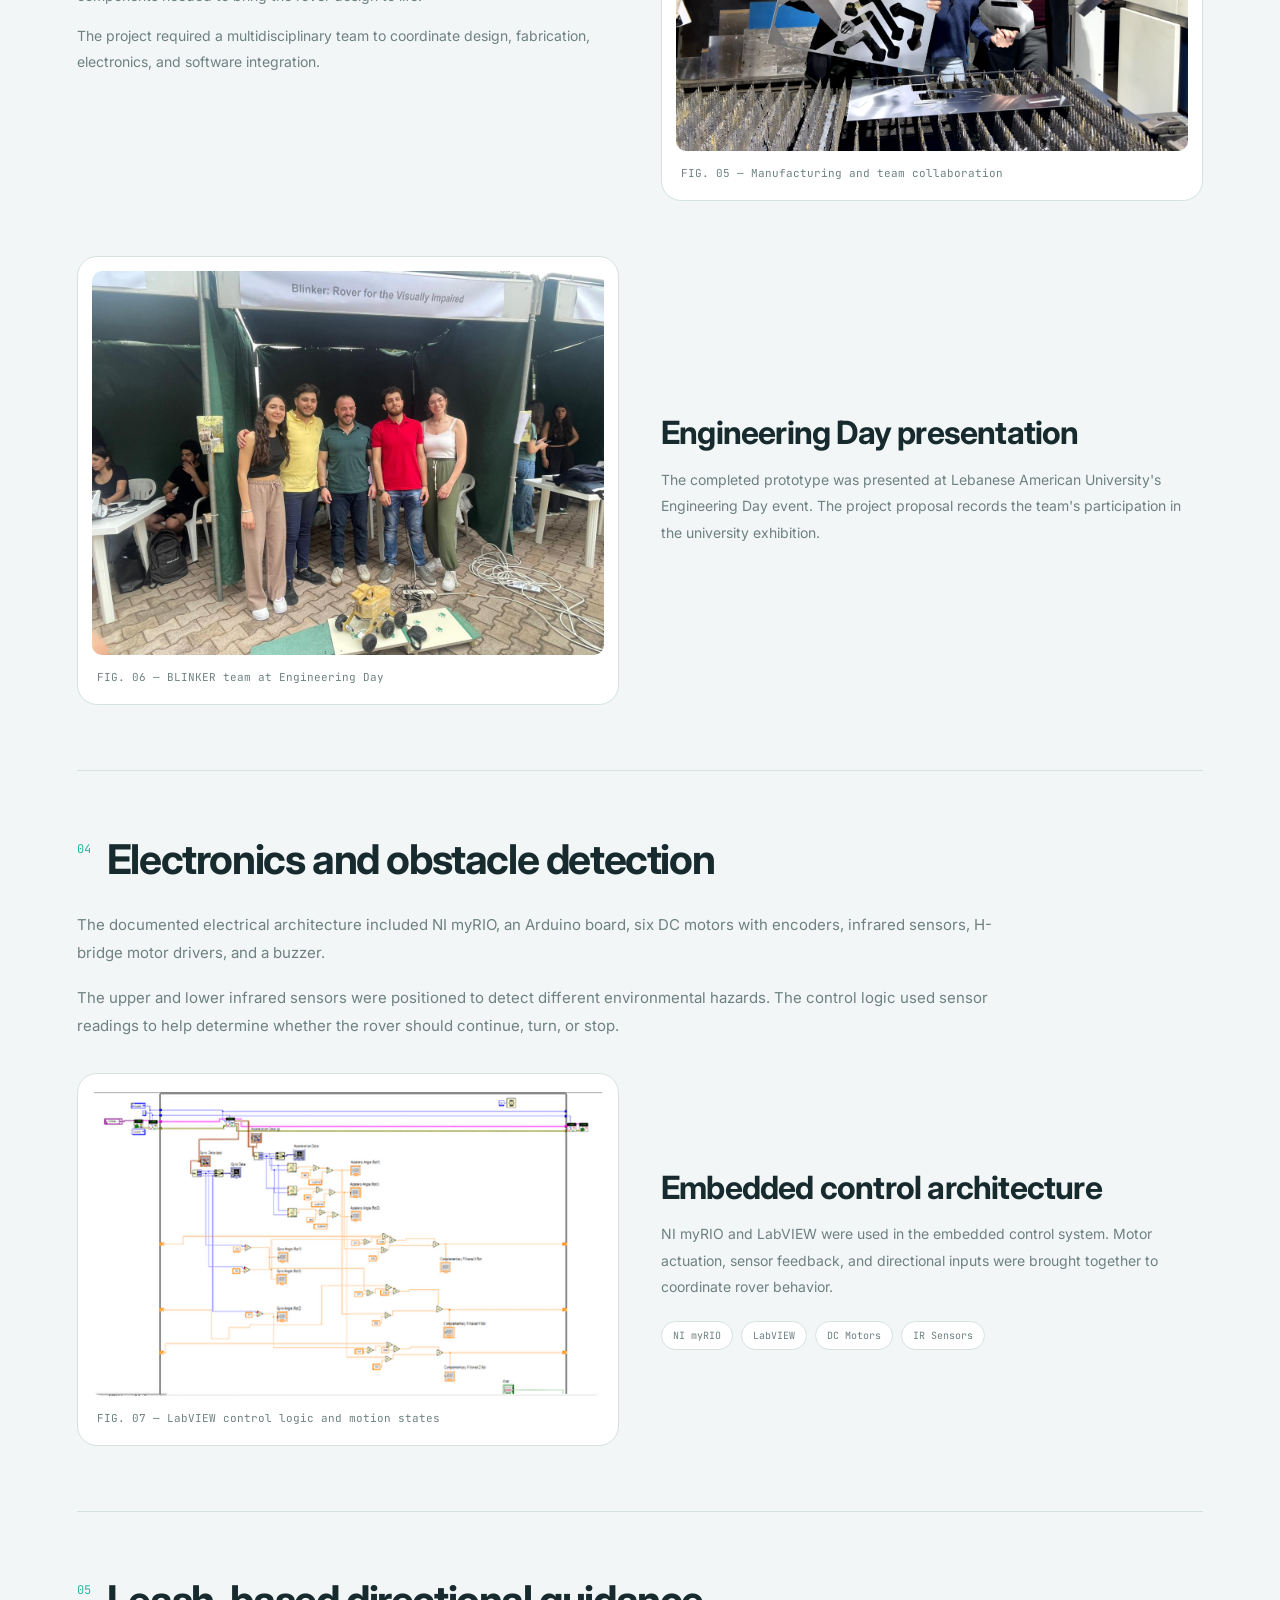
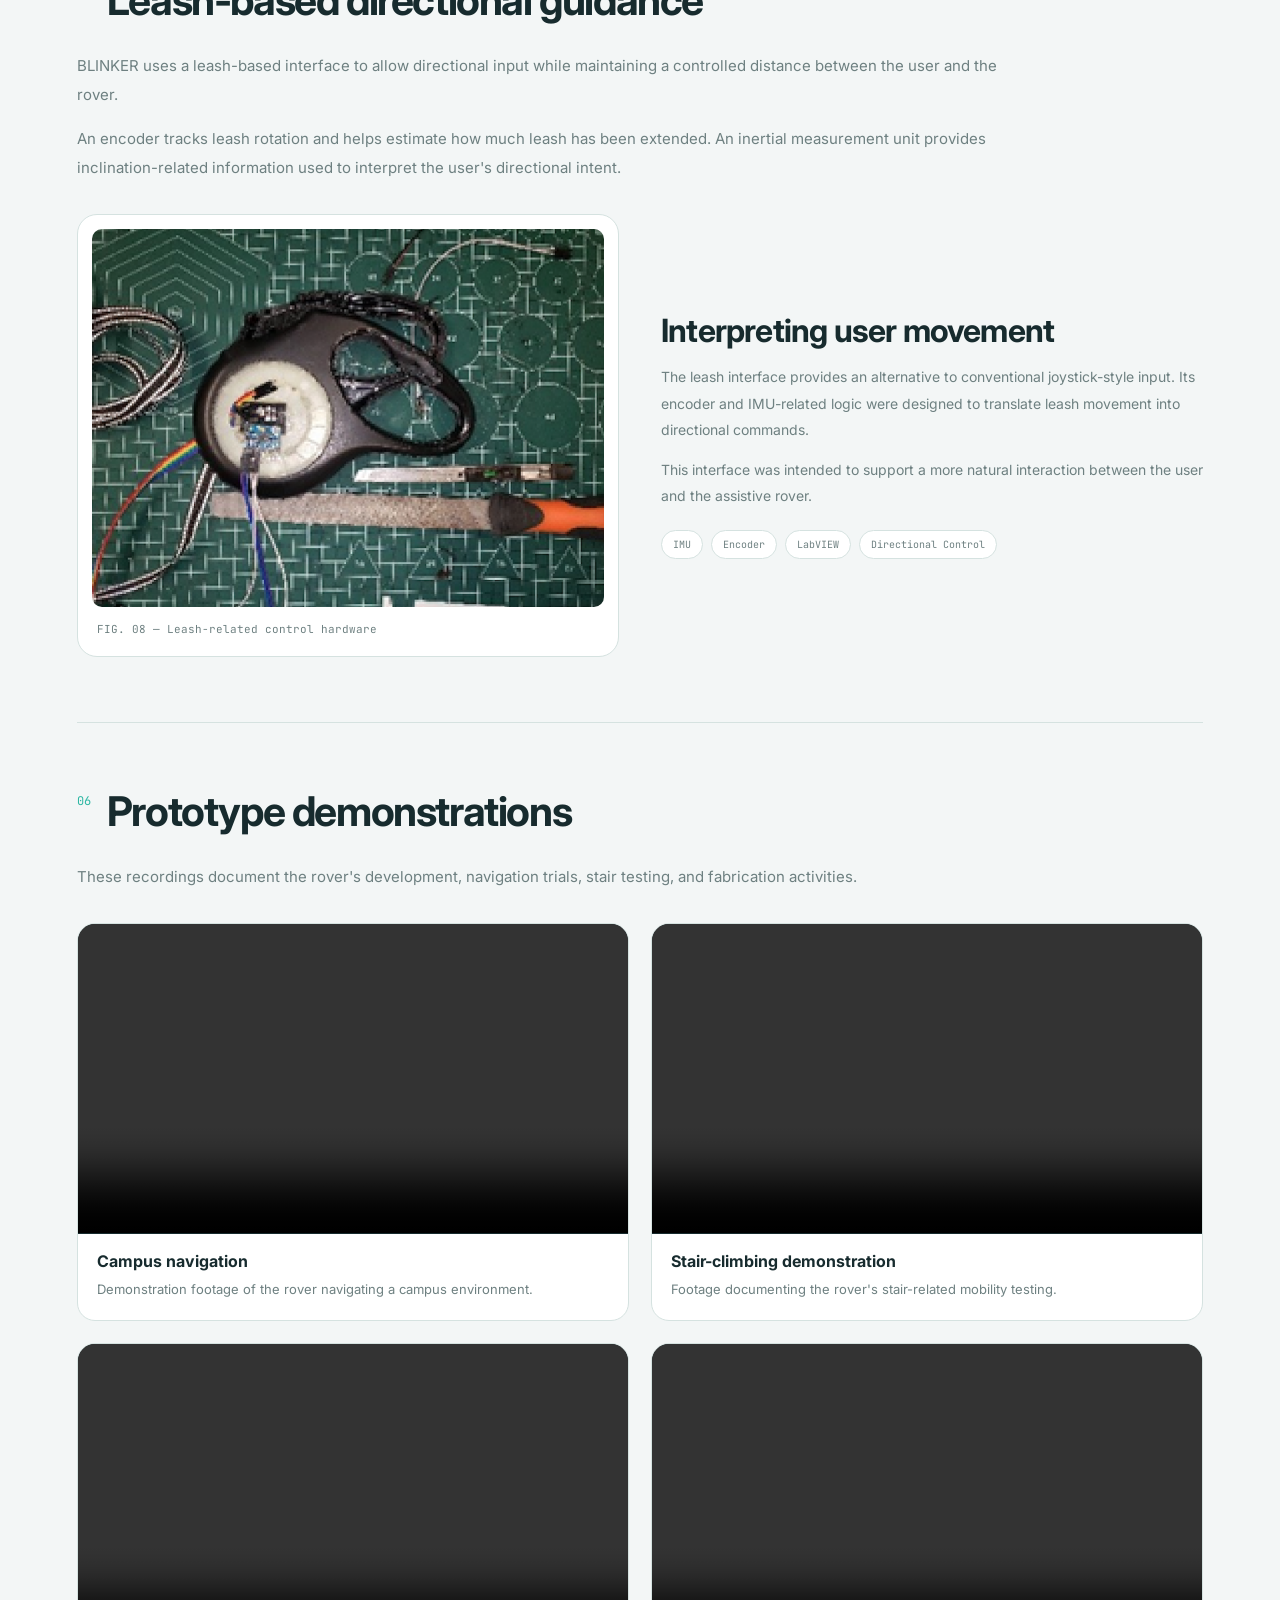
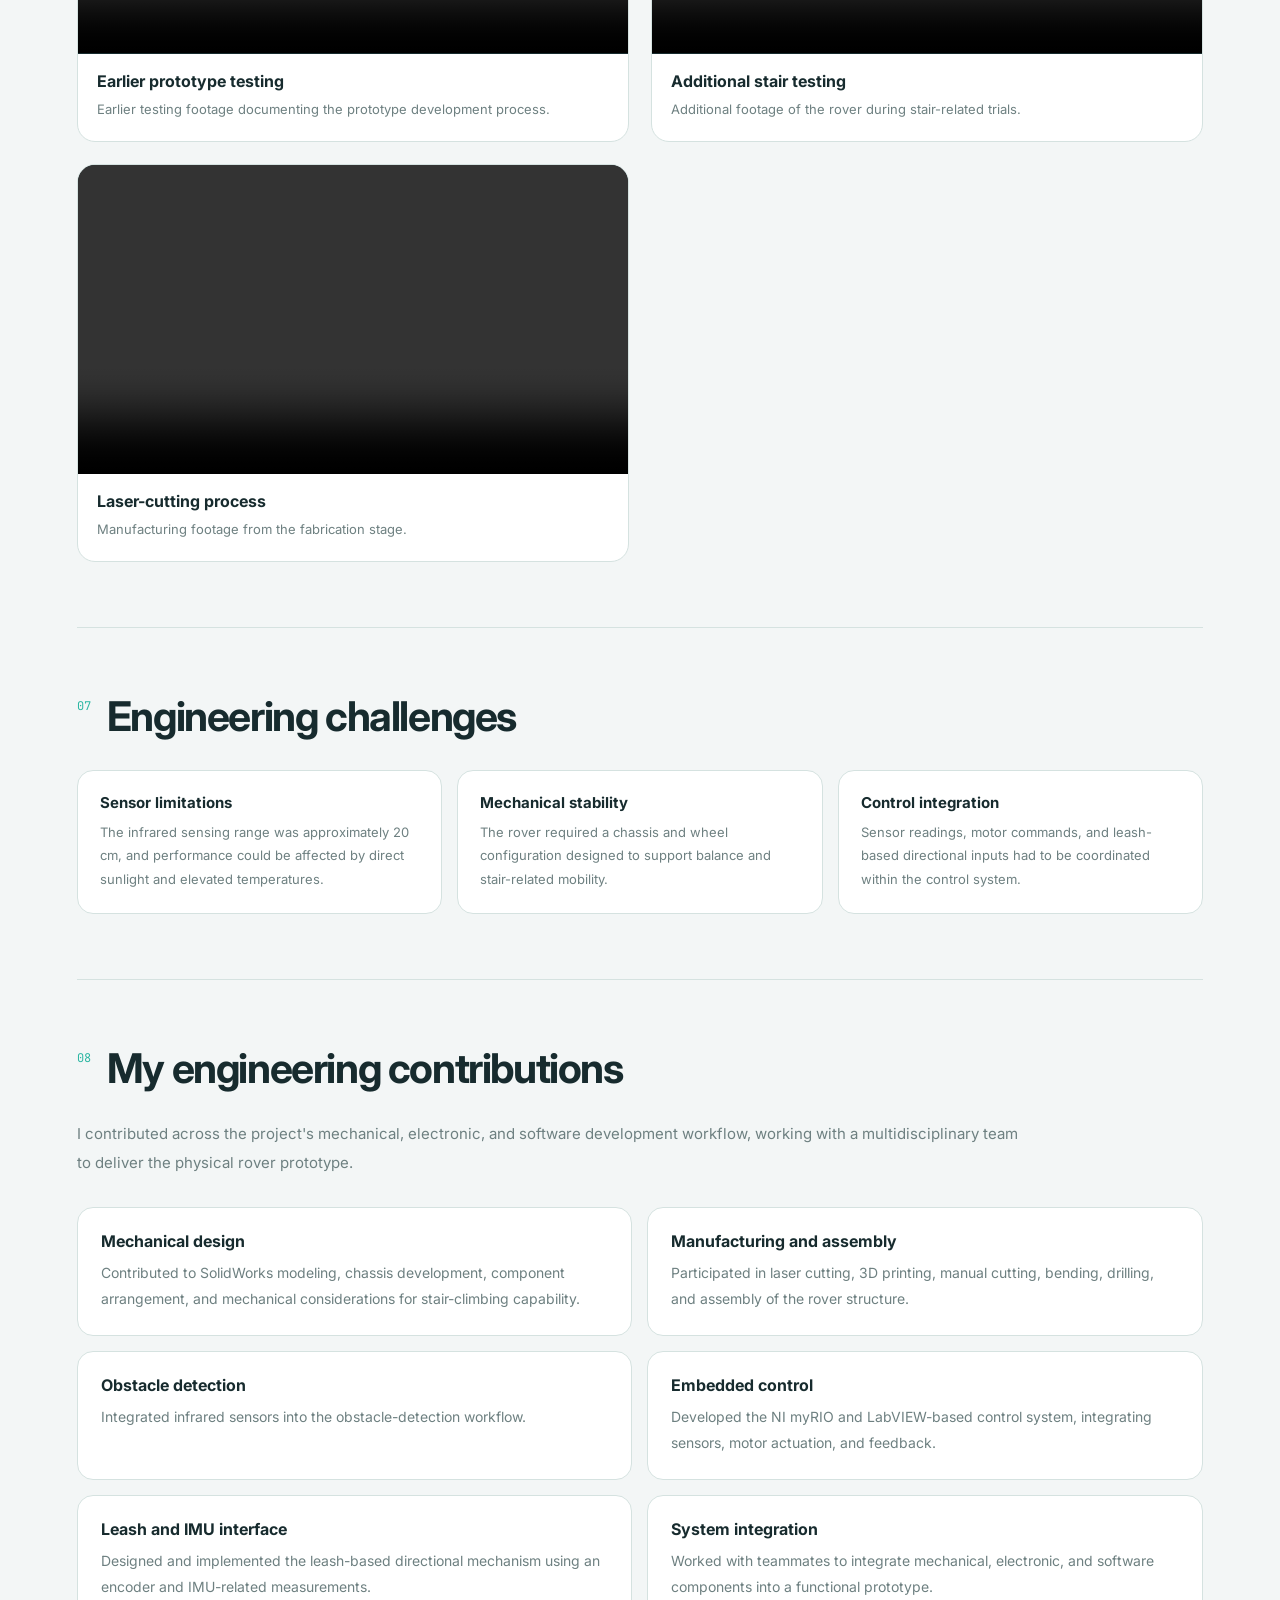
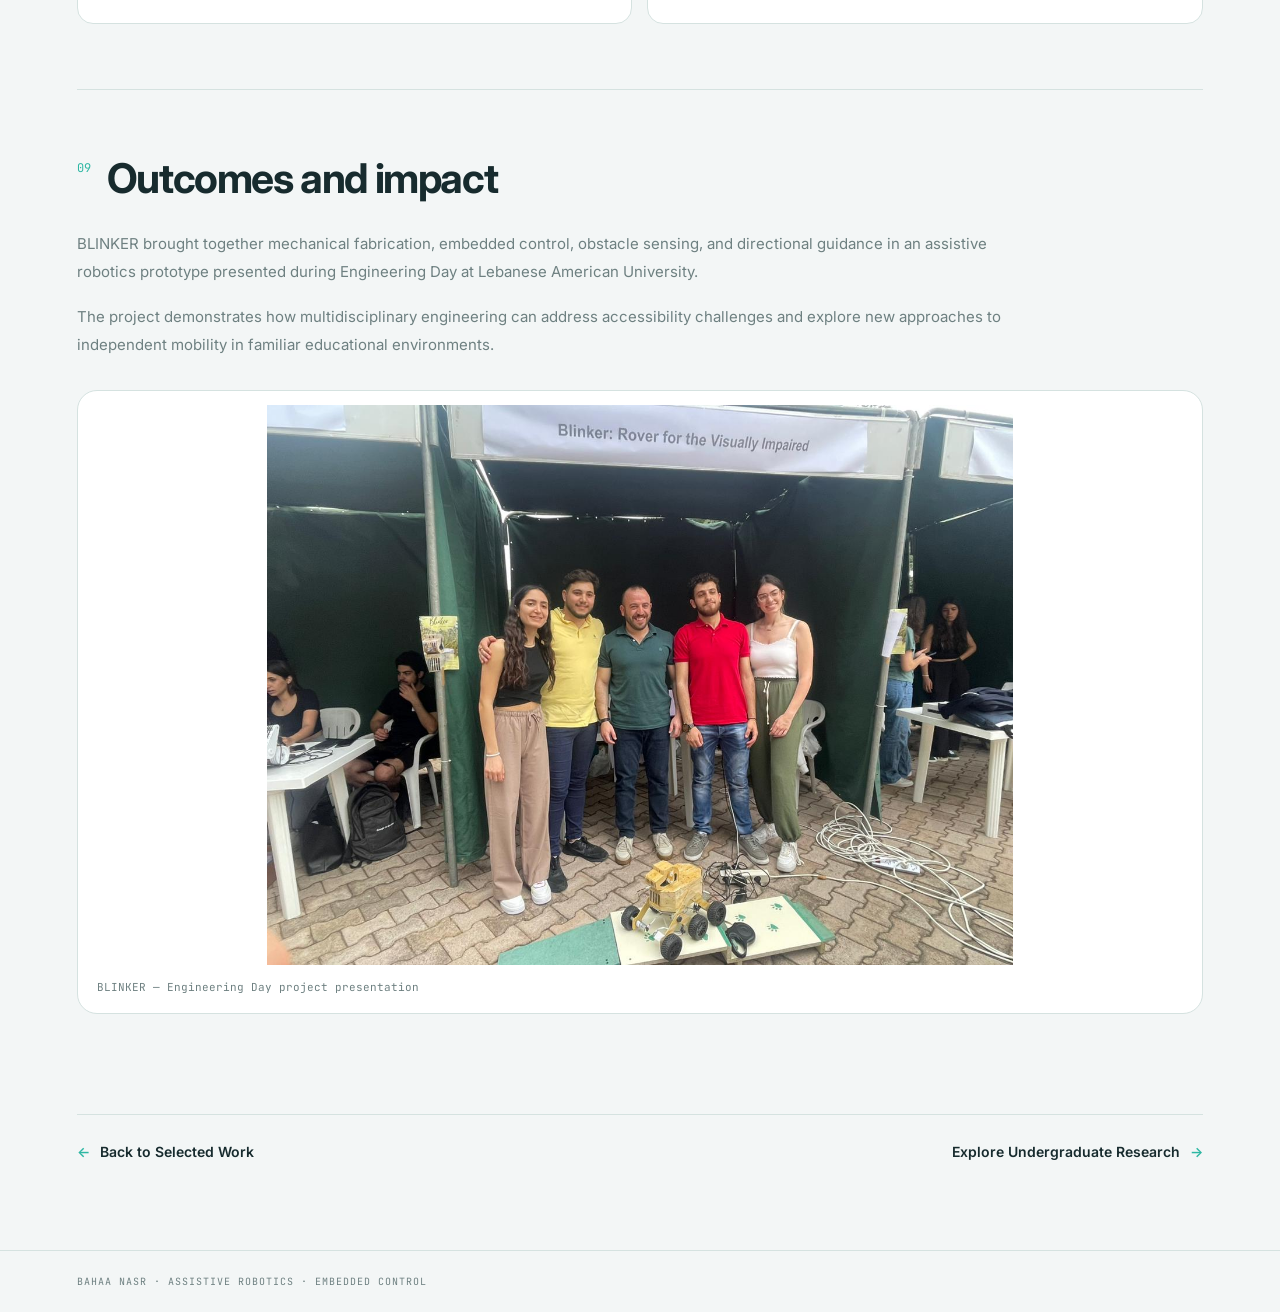
==== commit 0eb7e61e: "Update project-01.html" ====
--- a/projects/project-01.html
+++ b/projects/project-01.html
@@ -1,23 +1,18 @@
 
 <!DOCTYPE html>
 <html lang="en">
-
 <head>
     <meta charset="UTF-8">
     <meta name="viewport" content="width=device-width, initial-scale=1.0">
 
     <title>BLINKER | Assistive Robotics — Bahaa Nasr</title>
-
-    <meta
-        name="description"
-        content="BLINKER is a six-wheel assistive rover developed to support visually impaired individuals navigating university environments."
-    >
+    <meta name="description" content="BLINKER is a six-wheel assistive rover developed to support visually impaired individuals navigating university environments.">
 
     <link rel="stylesheet" href="../style.css?v=5">
 
     <style>
         /* =====================================
-           BLINKER CASE STUDY
+           PAGE LAYOUT
         ===================================== */
 
         .blinker-page {
@@ -97,6 +92,82 @@
         }
 
         /* =====================================
+           FEATURED MANUFACTURING VIDEO
+        ===================================== */
+
+        .blinker-featured-film {
+            margin-bottom: 80px;
+        }
+
+        .blinker-film-heading {
+            max-width: 850px;
+            margin-bottom: 28px;
+        }
+
+        .blinker-film-heading h2 {
+            margin-bottom: 12px;
+            color: var(--text);
+            font-size: clamp(30px, 3.5vw, 44px);
+            line-height: 1.15;
+            letter-spacing: -1.5px;
+        }
+
+        .blinker-film-heading > p:last-child {
+            max-width: 700px;
+            color: var(--muted);
+            font-size: 15px;
+            line-height: 1.8;
+        }
+
+        .blinker-film {
+            margin: 0;
+            padding: 12px;
+            overflow: hidden;
+            background: var(--surface);
+            border: 1px solid var(--border);
+            border-radius: 22px;
+            box-shadow: 0 15px 40px rgba(23, 43, 46, 0.05);
+        }
+
+        .blinker-film video {
+            display: block;
+            width: 100%;
+            aspect-ratio: 16 / 9;
+            object-fit: contain;
+            background: #172B2E;
+            border-radius: 13px;
+        }
+
+        .blinker-film figcaption {
+            padding: 15px 7px 5px;
+            color: var(--muted);
+            font: 11px/1.7 "JetBrains Mono", monospace;
+        }
+
+        .blinker-film-note {
+            display: flex;
+            align-items: center;
+            gap: 15px;
+            margin-top: 20px;
+            padding: 16px 20px;
+            background: var(--surface);
+            border: 1px solid var(--border);
+            border-radius: 13px;
+        }
+
+        .blinker-film-note span {
+            flex-shrink: 0;
+            color: var(--accent);
+            font: 12px "JetBrains Mono", monospace;
+        }
+
+        .blinker-film-note p {
+            color: var(--muted);
+            font-size: 13px;
+            line-height: 1.7;
+        }
+
+        /* =====================================
            FIGURES
         ===================================== */
 
@@ -124,45 +195,8 @@
             font: 11px/1.7 "JetBrains Mono", monospace;
         }
 
-        .blinker-hero {
-            display: grid;
-            grid-template-columns: minmax(0, 1.1fr) minmax(0, 0.9fr);
-            align-items: center;
-            gap: 32px;
-            margin-bottom: 80px;
-            padding: 22px;
-            background: var(--surface);
-            border: 1px solid var(--border);
-            border-radius: 24px;
-        }
-
-        .blinker-hero > img {
-            display: block;
-            width: 100%;
-            height: 430px;
-            object-fit: contain;
-            border-radius: 12px;
-        }
-
-        .blinker-hero-copy {
-            padding: 12px;
-        }
-
-        .blinker-hero-copy h2 {
-            margin-bottom: 15px;
-            font-size: clamp(26px, 3vw, 38px);
-            line-height: 1.15;
-            letter-spacing: -1px;
-        }
-
-        .blinker-hero-copy p {
-            color: var(--muted);
-            font-size: 15px;
-            line-height: 1.85;
-        }
-
         /* =====================================
-           SECTIONS
+           CONTENT SECTIONS
         ===================================== */
 
         .blinker-section {
@@ -204,7 +238,7 @@
 
         .blinker-feature {
             display: grid;
-            grid-template-columns: minmax(0, 1fr) minmax(0, 1fr);
+            grid-template-columns: repeat(2, minmax(0, 1fr));
             align-items: center;
             gap: 42px;
             margin-top: 32px;
@@ -260,35 +294,6 @@
         }
 
         /* =====================================
-           CHALLENGES / OUTCOMES
-        ===================================== */
-
-        .blinker-cards {
-            display: grid;
-            grid-template-columns: repeat(3, minmax(0, 1fr));
-            gap: 15px;
-            margin-top: 30px;
-        }
-
-        .blinker-info-card {
-            padding: 22px;
-            background: var(--surface);
-            border: 1px solid var(--border);
-            border-radius: 16px;
-        }
-
-        .blinker-info-card h3 {
-            margin-bottom: 9px;
-            font-size: 15px;
-        }
-
-        .blinker-info-card p {
-            color: var(--muted);
-            font-size: 13px;
-            line-height: 1.8;
-        }
-
-        /* =====================================
            VIDEO GALLERY
         ===================================== */
 
@@ -331,7 +336,36 @@
         }
 
         /* =====================================
-           CONTRIBUTIONS
+           CHALLENGE CARDS
+        ===================================== */
+
+        .blinker-cards {
+            display: grid;
+            grid-template-columns: repeat(3, minmax(0, 1fr));
+            gap: 15px;
+            margin-top: 30px;
+        }
+
+        .blinker-info-card {
+            padding: 22px;
+            background: var(--surface);
+            border: 1px solid var(--border);
+            border-radius: 16px;
+        }
+
+        .blinker-info-card h3 {
+            margin-bottom: 9px;
+            font-size: 15px;
+        }
+
+        .blinker-info-card p {
+            color: var(--muted);
+            font-size: 13px;
+            line-height: 1.8;
+        }
+
+        /* =====================================
+           PERSONAL CONTRIBUTIONS
         ===================================== */
 
         .blinker-contributions {
@@ -359,13 +393,13 @@
             line-height: 1.85;
         }
 
-        /* =====================================
-           TEAM / FINAL NAVIGATION
-        ===================================== */
-
         .blinker-team {
             margin-top: 30px;
         }
+
+        /* =====================================
+           BOTTOM NAVIGATION
+        ===================================== */
 
         .blinker-bottom {
             display: flex;
@@ -408,14 +442,6 @@
                 width: 90%;
             }
 
-            .blinker-hero {
-                grid-template-columns: 1fr;
-            }
-
-            .blinker-hero > img {
-                height: 400px;
-            }
-
             .blinker-feature {
                 gap: 25px;
             }
@@ -448,19 +474,26 @@
                 gap: 18px;
             }
 
-            .blinker-hero {
-                gap: 20px;
+            .blinker-featured-film {
                 margin-bottom: 50px;
-                padding: 12px;
-                border-radius: 18px;
-            }
-
-            .blinker-hero > img {
-                height: 320px;
-            }
-
-            .blinker-hero-copy {
-                padding: 8px;
+            }
+
+            .blinker-film-heading h2 {
+                font-size: 30px;
+            }
+
+            .blinker-film {
+                padding: 7px;
+                border-radius: 16px;
+            }
+
+            .blinker-film video {
+                border-radius: 10px;
+            }
+
+            .blinker-film-note {
+                align-items: flex-start;
+                padding: 14px;
             }
 
             .blinker-section {
@@ -521,7 +554,6 @@
     <!-- NAVIGATION -->
 
     <header class="navbar">
-
         <a href="../index.html" class="logo">
             BAHAA <span>NASR</span>
         </a>
@@ -533,7 +565,6 @@
             <a href="../index.html#about">About</a>
             <a href="../index.html#contact">Contact</a>
         </nav>
-
     </header>
 
 
@@ -602,43 +633,48 @@
 
 
         <!-- =====================================
-             REAL ROVER
+             FEATURED MANUFACTURING VIDEO
         ===================================== -->
 
-        <section class="blinker-hero">
-
-            <img
-                src="../assets/images/blinker/blinker-rover.jpg"
-                alt="Physical BLINKER six-wheel assistive rover prototype"
-                fetchpriority="high"
-            >
-
-            <div class="blinker-hero-copy">
-
-                <p class="blinker-kicker">THE PHYSICAL PROTOTYPE</p>
-
-                <h2>Engineering for greater independence</h2>
-
-                <p>
-                    The project was inspired by the mobility challenges
-                    experienced by visually impaired students navigating
-                    a university campus. The team developed BLINKER as a
-                    robotic assistant concept intended to detect obstacles
-                    and provide directional guidance.
-                </p>
-
-                <p style="margin-top: 14px;">
-                    The rover was presented during the university's
-                    Engineering Day, demonstrating a multidisciplinary
-                    approach to accessibility-focused engineering.
-                </p>
-
-                <div class="blinker-tags">
-                    <span>Assistive Robotics</span>
-                    <span>Embedded Control</span>
-                    <span>Human-Centered Design</span>
-                </div>
-
+        <section class="blinker-featured-film" id="project-film">
+
+            <div class="blinker-film-heading">
+                <p class="blinker-kicker">FROM DESIGN TO PROTOTYPE</p>
+
+                <h2>Building BLINKER</h2>
+
+                <p>
+                    Explore the design, manufacturing, assembly, and development
+                    of our assistive robotic rover.
+                </p>
+            </div>
+
+            <figure class="blinker-film">
+
+                <video
+                    controls
+                    preload="metadata"
+                    playsinline
+                    poster="../assets/images/blinker/blinker-rover.jpg"
+                >
+                    <source
+                        src="../assets/videos/blinker/blinker-manufacturing-designing.mp4"
+                        type="video/mp4"
+                    >
+                    Your browser does not support HTML video.
+                </video>
+
+                <figcaption>
+                    BLINKER — Manufacturing, design, and prototype development
+                </figcaption>
+
+            </figure>
+
+            <div class="blinker-film-note">
+                <span>01</span>
+                <p>
+                    Mechanical design · Fabrication · Assembly · Assistive robotics
+                </p>
             </div>
 
         </section>
@@ -691,7 +727,6 @@
             </div>
 
             <div class="blinker-copy">
-
                 <p>
                     The rover's mechanical structure was developed in
                     SolidWorks, with attention to chassis geometry,
@@ -704,27 +739,22 @@
                     considerations and mechanical analysis to
                     investigate structural behavior and rover motion.
                 </p>
-
             </div>
 
             <div class="blinker-feature">
 
                 <figure class="blinker-figure">
-
                     <img
                         src="../assets/images/blinker/blinker-cad-design.jpg"
                         alt="SolidWorks CAD model of the BLINKER six-wheel rover"
                         loading="lazy"
                     >
-
                     <figcaption>
                         FIG. 01 — Rover mechanical design in CAD
                     </figcaption>
-
                 </figure>
 
                 <div class="blinker-feature-copy">
-
                     <h3>Designing the rover platform</h3>
 
                     <p>
@@ -744,30 +774,24 @@
                         <span>CAD</span>
                         <span>Robotics Kinematics</span>
                     </div>
-
                 </div>
 
             </div>
 
-
             <div class="blinker-feature reverse">
 
                 <figure class="blinker-figure">
-
                     <img
                         src="../assets/images/blinker/blinker-stair-motion-simulation.png"
                         alt="CAD motion simulation showing the rover traversing a stair-like obstacle"
                         loading="lazy"
                     >
-
                     <figcaption>
                         FIG. 02 — Stair-traversal motion simulation
                     </figcaption>
-
                 </figure>
 
                 <div class="blinker-feature-copy">
-
                     <h3>Stair-climbing geometry</h3>
 
                     <p>
@@ -782,30 +806,24 @@
                         the rover was intended to operate across
                         campus pathways and changes in elevation.
                     </p>
-
                 </div>
 
             </div>
 
-
             <div class="blinker-feature">
 
                 <figure class="blinker-figure">
-
                     <img
                         src="../assets/images/blinker/blinker-stress-analysis.jpg"
                         alt="Mechanical stress or deformation analysis of a BLINKER structural component"
                         loading="lazy"
                     >
-
                     <figcaption>
                         FIG. 03 — Structural analysis visualization
                     </figcaption>
-
                 </figure>
 
                 <div class="blinker-feature-copy">
-
                     <h3>Structural analysis</h3>
 
                     <p>
@@ -819,7 +837,6 @@
                         values should be reported only after checking
                         the original simulation results and settings.
                     </p>
-
                 </div>
 
             </div>
@@ -839,7 +856,6 @@
             </div>
 
             <div class="blinker-copy">
-
                 <p>
                     After the mechanical design stage, the team
                     fabricated and assembled the prototype using
@@ -854,27 +870,22 @@
                     the mechanical structure, wheel assemblies,
                     sensor mounts, and electronic components.
                 </p>
-
             </div>
 
             <div class="blinker-feature">
 
                 <figure class="blinker-figure">
-
                     <img
                         src="../assets/images/blinker/blinker-laser-cutting.png"
                         alt="Laser-cutting process used during BLINKER rover fabrication"
                         loading="lazy"
                     >
-
                     <figcaption>
                         FIG. 04 — Laser-cut component fabrication
                     </figcaption>
-
                 </figure>
 
                 <div class="blinker-feature-copy">
-
                     <h3>From design to fabrication</h3>
 
                     <p>
@@ -889,30 +900,24 @@
                         <span>3D Printing</span>
                         <span>Mechanical Assembly</span>
                     </div>
-
                 </div>
 
             </div>
 
-
             <div class="blinker-feature reverse">
 
                 <figure class="blinker-figure">
-
                     <img
                         src="../assets/images/blinker/blinker-manufacturing-team.png"
                         alt="Engineering team presenting fabricated metal components during the manufacturing process"
                         loading="lazy"
                     >
-
                     <figcaption>
                         FIG. 05 — Manufacturing and team collaboration
                     </figcaption>
-
                 </figure>
 
                 <div class="blinker-feature-copy">
-
                     <h3>Fabrication and integration</h3>
 
                     <p>
@@ -926,30 +931,24 @@
                         team to coordinate design, fabrication,
                         electronics, and software integration.
                     </p>
-
                 </div>
 
             </div>
 
-
             <div class="blinker-feature">
 
                 <figure class="blinker-figure">
-
                     <img
                         src="../assets/images/blinker/blinker-team.jpg"
                         alt="BLINKER project team at the Engineering Day exhibition"
                         loading="lazy"
                     >
-
                     <figcaption>
                         FIG. 06 — BLINKER team at Engineering Day
                     </figcaption>
-
                 </figure>
 
                 <div class="blinker-feature-copy">
-
                     <h3>Engineering Day presentation</h3>
 
                     <p>
@@ -959,7 +958,6 @@
                         the team's participation in the university
                         exhibition.
                     </p>
-
                 </div>
 
             </div>
@@ -968,7 +966,7 @@
 
 
         <!-- =====================================
-             ELECTRONICS
+             ELECTRONICS AND CONTROL
         ===================================== -->
 
         <section class="blinker-section" id="electronics">
@@ -979,7 +977,6 @@
             </div>
 
             <div class="blinker-copy">
-
                 <p>
                     The documented electrical architecture included
                     NI myRIO, an Arduino board, six DC motors with
@@ -994,27 +991,22 @@
                     to help determine whether the rover should
                     continue, turn, or stop.
                 </p>
-
             </div>
 
             <div class="blinker-feature">
 
                 <figure class="blinker-figure">
-
                     <img
                         src="../assets/images/blinker/blinker-control-code.png"
-                        alt="BLINKER control hardware and embedded electronics"
+                        alt="LabVIEW control logic diagram for BLINKER rover motion and sensor feedback"
                         loading="lazy"
                     >
-
                     <figcaption>
-                        FIG. 07 — LabVIEW control logic
+                        FIG. 07 — LabVIEW control logic and motion states
                     </figcaption>
-
                 </figure>
 
                 <div class="blinker-feature-copy">
-
                     <h3>Embedded control architecture</h3>
 
                     <p>
@@ -1031,44 +1023,6 @@
                         <span>DC Motors</span>
                         <span>IR Sensors</span>
                     </div>
-
-                </div>
-
-            </div>
-
-
-            <div class="blinker-feature reverse">
-
-                <figure class="blinker-figure">
-
-                    <img
-                        src="../assets/images/blinker/blinker-control-code.png"
-                        alt="LabVIEW control logic diagram for BLINKER rover motion and sensor feedback"
-                        loading="lazy"
-                    >
-
-                    <figcaption>
-                        FIG. 08 — LabVIEW control logic
-                    </figcaption>
-
-                </figure>
-
-                <div class="blinker-feature-copy">
-
-                    <h3>State-based motion control</h3>
-
-                    <p>
-                        The control logic organizes rover behavior
-                        into states such as idle, forward, backward,
-                        left, right, brake, and off.
-                    </p>
-
-                    <p>
-                        Sensor conditions determine whether a
-                        requested movement can proceed or whether
-                        the rover must respond to a detected obstacle.
-                    </p>
-
                 </div>
 
             </div>
@@ -1088,7 +1042,6 @@
             </div>
 
             <div class="blinker-copy">
-
                 <p>
                     BLINKER uses a leash-based interface to allow
                     directional input while maintaining a controlled
@@ -1102,27 +1055,22 @@
                     inclination-related information used to
                     interpret the user's directional intent.
                 </p>
-
             </div>
 
             <div class="blinker-feature">
 
                 <figure class="blinker-figure">
-
                     <img
                         src="../assets/images/blinker/blinker-control-hardware.png"
-                        alt="Embedded hardware associated with the rover's control system"
+                        alt="Hardware assembly associated with the BLINKER leash control system"
                         loading="lazy"
                     >
-
                     <figcaption>
-                        FIG. 09 — Embedded hardware integration
+                        FIG. 08 — Leash-related control hardware
                     </figcaption>
-
                 </figure>
 
                 <div class="blinker-feature-copy">
-
                     <h3>Interpreting user movement</h3>
 
                     <p>
@@ -1145,7 +1093,6 @@
                         <span>LabVIEW</span>
                         <span>Directional Control</span>
                     </div>
-
                 </div>
 
             </div>
@@ -1165,27 +1112,20 @@
             </div>
 
             <div class="blinker-copy">
-
-                <p>
-                    The following recordings document the rover's
-                    development, navigation trials, stair testing,
-                    and manufacturing activities.
-                </p>
-
+                <p>
+                    These recordings document the rover's development,
+                    navigation trials, stair testing, and fabrication
+                    activities.
+                </p>
             </div>
 
             <div class="blinker-video-grid">
 
                 <article class="blinker-video-card">
-
                     <video controls preload="metadata" playsinline>
-                        <source
-                            src="../assets/videos/blinker/blinker-campus-navigation.mp4"
-                            type="video/mp4"
-                        >
+                        <source src="../assets/videos/blinker/blinker-campus-navigation.mp4" type="video/mp4">
                         Your browser does not support HTML video.
                     </video>
-
                     <div class="blinker-video-caption">
                         <h3>Campus navigation</h3>
                         <p>
@@ -1193,20 +1133,13 @@
                             navigating a campus environment.
                         </p>
                     </div>
-
                 </article>
 
-
                 <article class="blinker-video-card">
-
                     <video controls preload="metadata" playsinline>
-                        <source
-                            src="../assets/videos/blinker/blinker-stair-climbing.mp4"
-                            type="video/mp4"
-                        >
+                        <source src="../assets/videos/blinker/blinker-stair-climbing.mp4" type="video/mp4">
                         Your browser does not support HTML video.
                     </video>
-
                     <div class="blinker-video-caption">
                         <h3>Stair-climbing demonstration</h3>
                         <p>
@@ -1214,20 +1147,13 @@
                             stair-related mobility testing.
                         </p>
                     </div>
-
                 </article>
 
-
                 <article class="blinker-video-card">
-
                     <video controls preload="metadata" playsinline>
-                        <source
-                            src="../assets/videos/blinker/blinker-earlier-testing.mp4"
-                            type="video/mp4"
-                        >
+                        <source src="../assets/videos/blinker/blinker-earlier-testing.mp4" type="video/mp4">
                         Your browser does not support HTML video.
                     </video>
-
                     <div class="blinker-video-caption">
                         <h3>Earlier prototype testing</h3>
                         <p>
@@ -1235,20 +1161,13 @@
                             the prototype development process.
                         </p>
                     </div>
-
                 </article>
 
-
                 <article class="blinker-video-card">
-
                     <video controls preload="metadata" playsinline>
-                        <source
-                            src="../assets/videos/blinker/blinker-stair-testing-2.mp4"
-                            type="video/mp4"
-                        >
+                        <source src="../assets/videos/blinker/blinker-stair-testing-2.mp4" type="video/mp4">
                         Your browser does not support HTML video.
                     </video>
-
                     <div class="blinker-video-caption">
                         <h3>Additional stair testing</h3>
                         <p>
@@ -1256,41 +1175,13 @@
                             during stair-related trials.
                         </p>
                     </div>
-
                 </article>
 
-
                 <article class="blinker-video-card">
-
                     <video controls preload="metadata" playsinline>
-                        <source
-                            src="../assets/videos/blinker/blinker-manufacturing-designing.mp4"
-                            type="video/mp4"
-                        >
+                        <source src="../assets/videos/blinker/blinker-laser-cutting.mp4" type="video/mp4">
                         Your browser does not support HTML video.
                     </video>
-
-                    <div class="blinker-video-caption">
-                        <h3>Manufacturing and design</h3>
-                        <p>
-                            Footage documenting aspects of
-                            the manufacturing and design process.
-                        </p>
-                    </div>
-
-                </article>
-
-
-                <article class="blinker-video-card">
-
-                    <video controls preload="metadata" playsinline>
-                        <source
-                            src="../assets/videos/blinker/blinker-laser-cutting.mp4"
-                            type="video/mp4"
-                        >
-                        Your browser does not support HTML video.
-                    </video>
-
                     <div class="blinker-video-caption">
                         <h3>Laser-cutting process</h3>
                         <p>
@@ -1298,7 +1189,6 @@
                             fabrication stage.
                         </p>
                     </div>
-
                 </article>
 
             </div>
@@ -1307,7 +1197,7 @@
 
 
         <!-- =====================================
-             CHALLENGES
+             ENGINEERING CHALLENGES
         ===================================== -->
 
         <section class="blinker-section" id="challenges">
@@ -1363,14 +1253,12 @@
             </div>
 
             <div class="blinker-copy">
-
                 <p>
                     I contributed across the project's mechanical,
                     electronic, and software development workflow,
                     working with a multidisciplinary team to deliver
                     the physical rover prototype.
                 </p>
-
             </div>
 
             <div class="blinker-contributions">
@@ -1446,7 +1334,6 @@
             </div>
 
             <div class="blinker-copy">
-
                 <p>
                     BLINKER brought together mechanical fabrication,
                     embedded control, obstacle sensing, and
@@ -1461,21 +1348,17 @@
                     and explore new approaches to independent
                     mobility in familiar educational environments.
                 </p>
-
             </div>
 
             <figure class="blinker-figure blinker-team">
-
                 <img
                     src="../assets/images/blinker/blinker-team.jpg"
-                    alt="BLINKER team presenting the project at Engineering Day"
+                    alt="BLINKER project team at the Engineering Day exhibition"
                     loading="lazy"
                 >
-
                 <figcaption>
                     BLINKER — Engineering Day project presentation
                 </figcaption>
-
             </figure>
 
         </section>
@@ -1488,13 +1371,13 @@
         <div class="blinker-bottom">
 
             <a href="../index.html#work">
-                <span>←</span>
+                <span aria-hidden="true">←</span>
                 Back to Selected Work
             </a>
 
             <a href="../index.html#research">
                 Explore Undergraduate Research
-                <span>→</span>
+                <span aria-hidden="true">→</span>
             </a>
 
         </div>
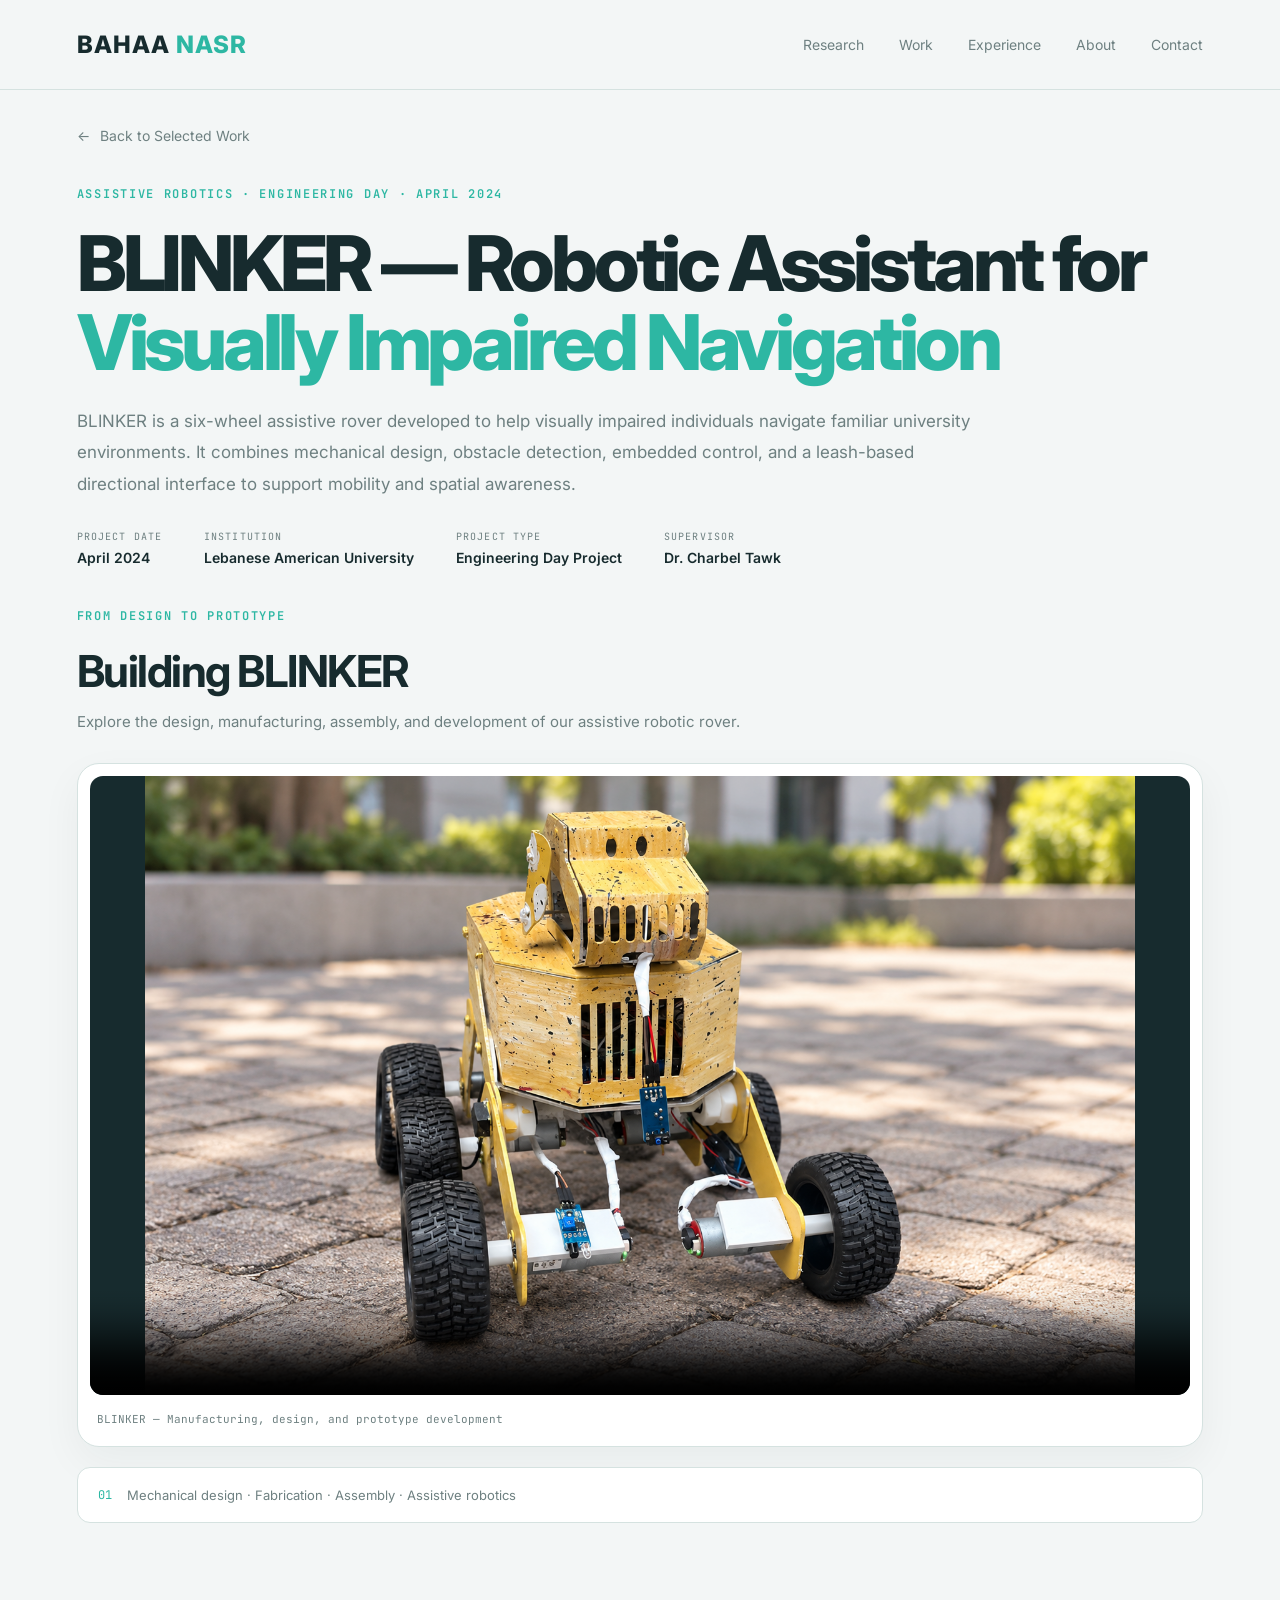
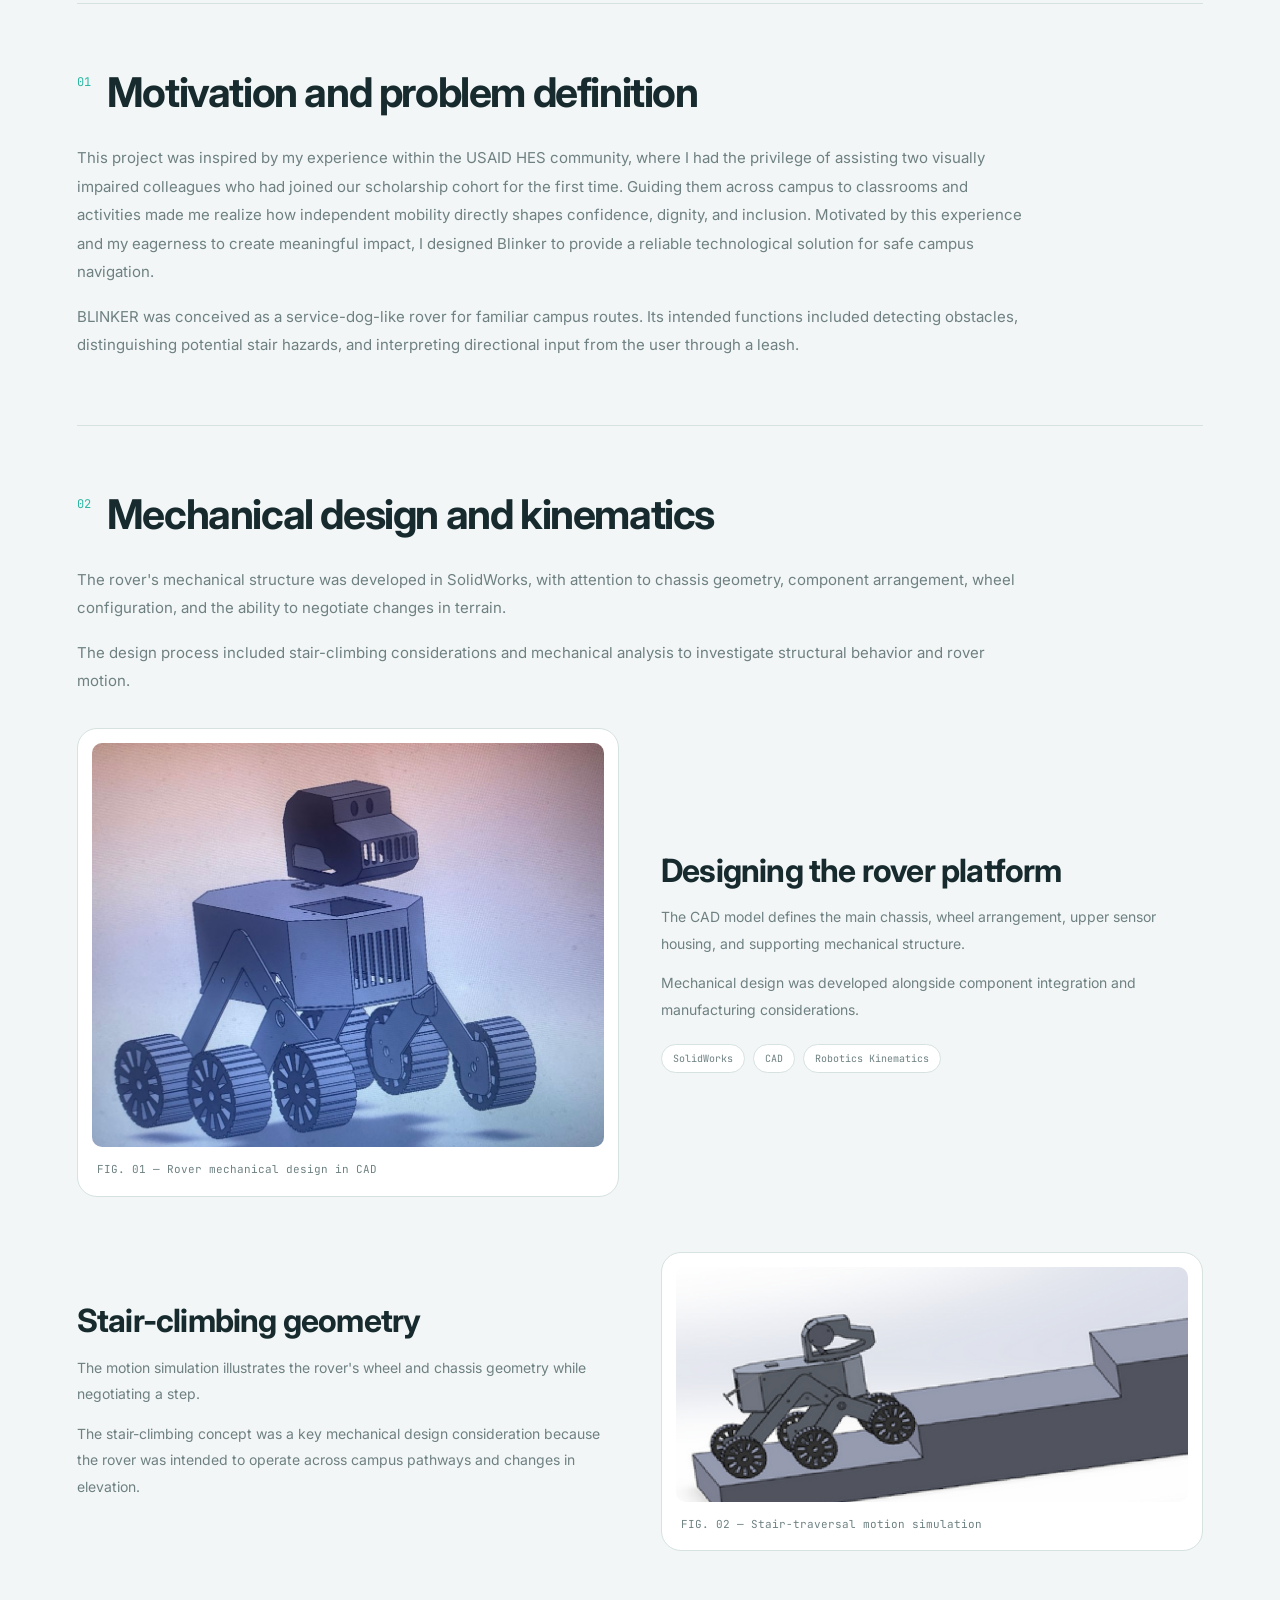
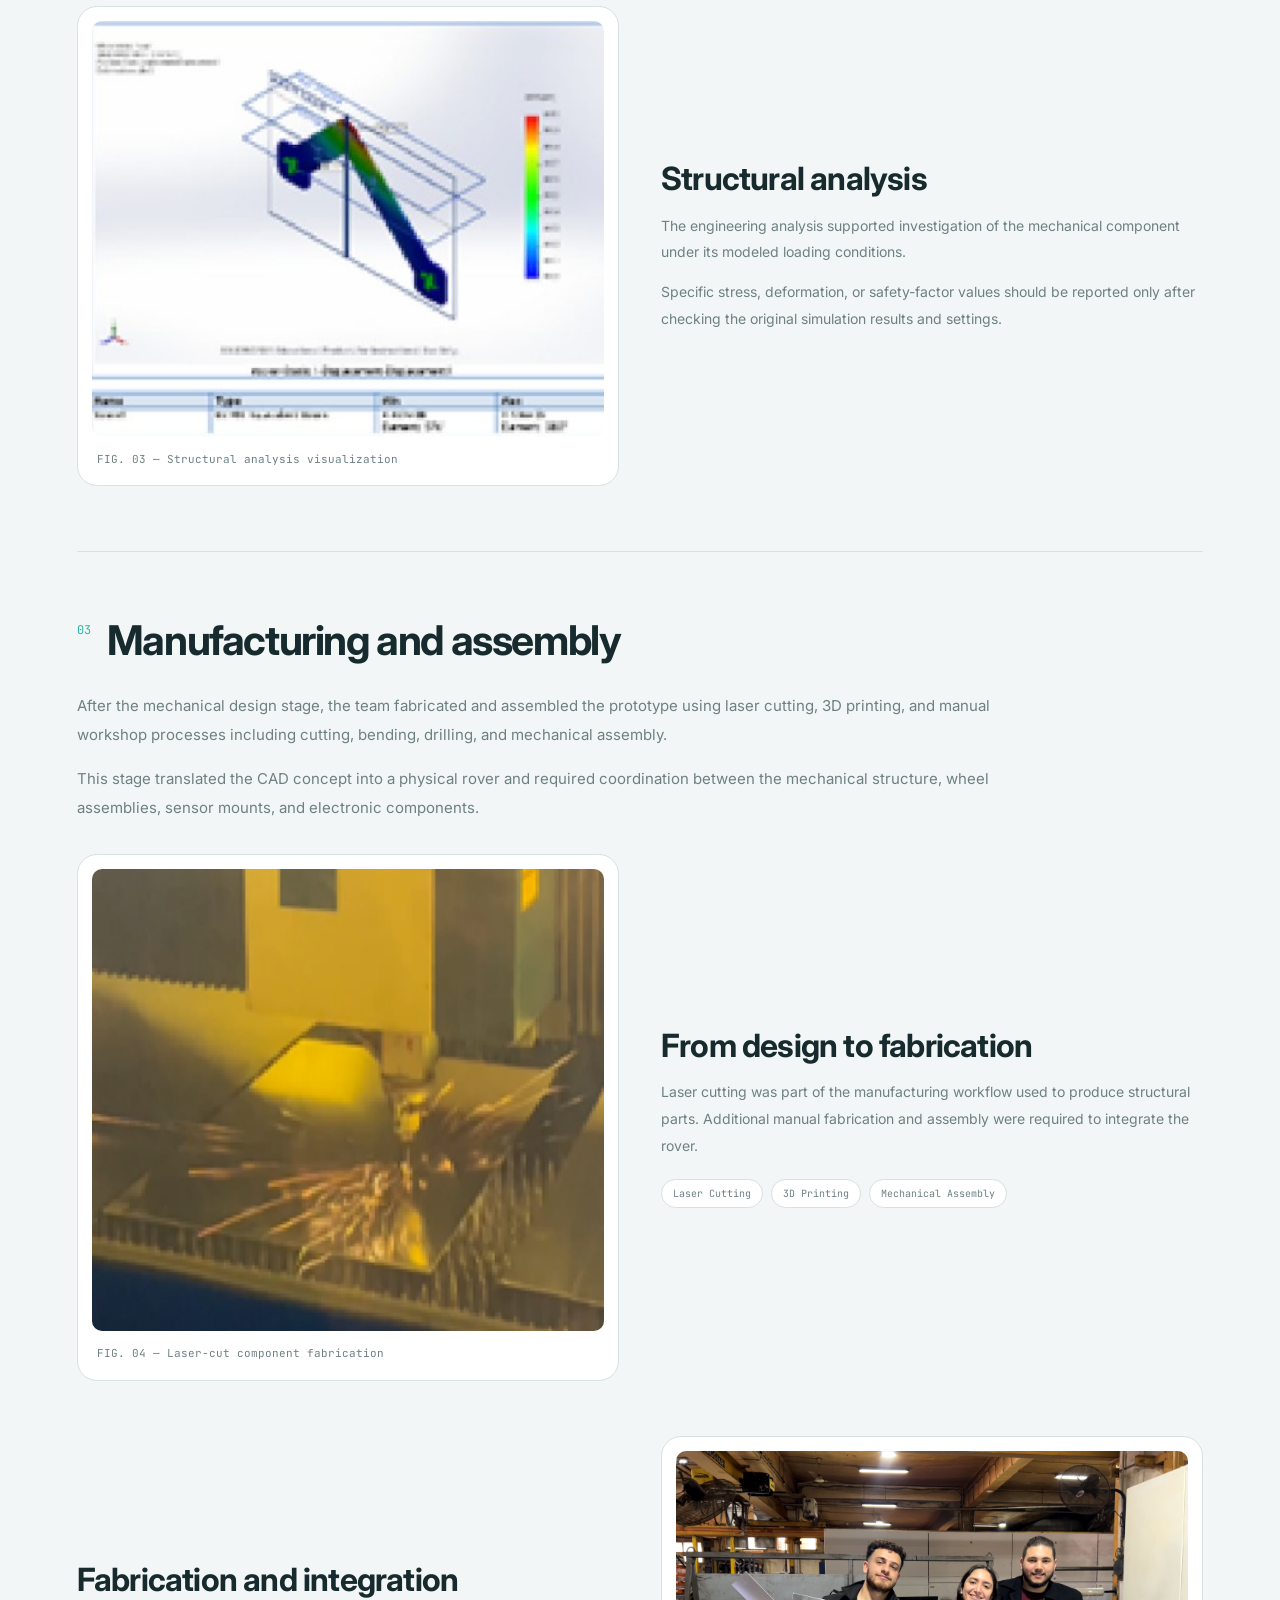
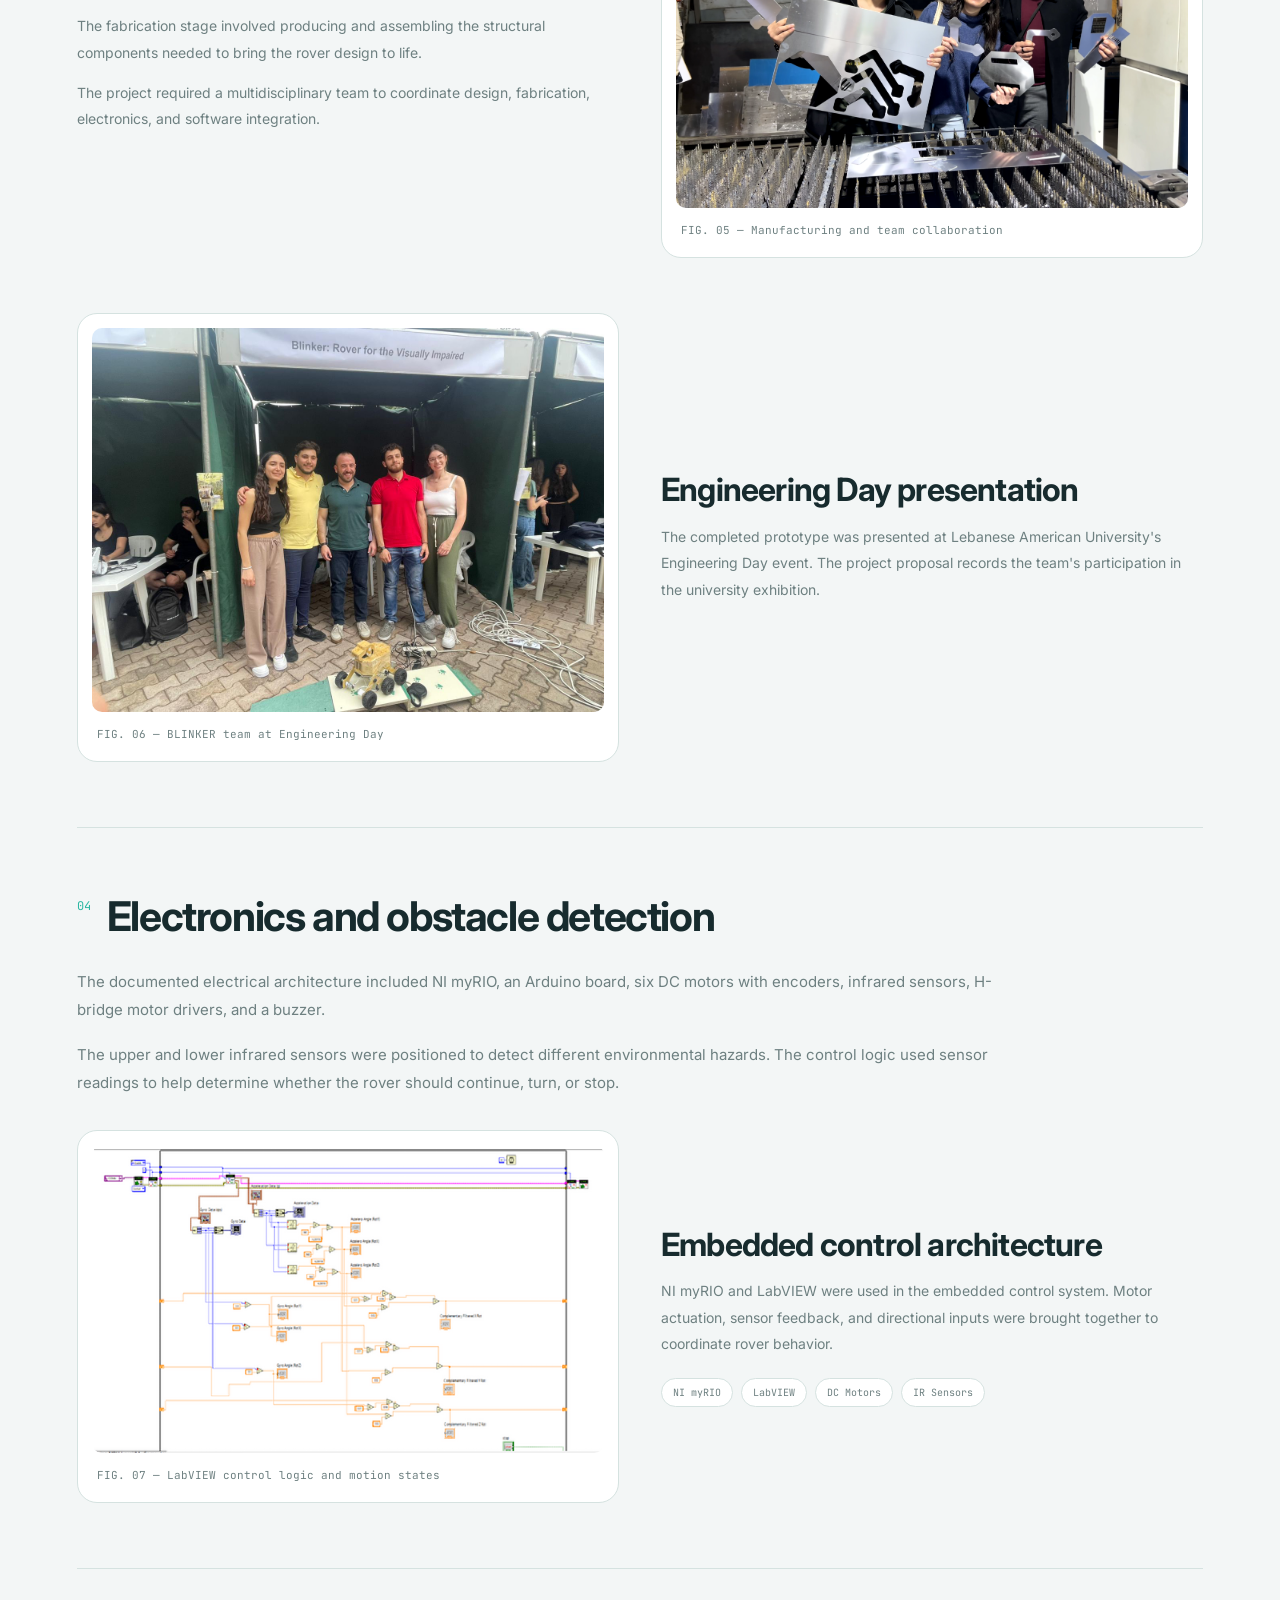
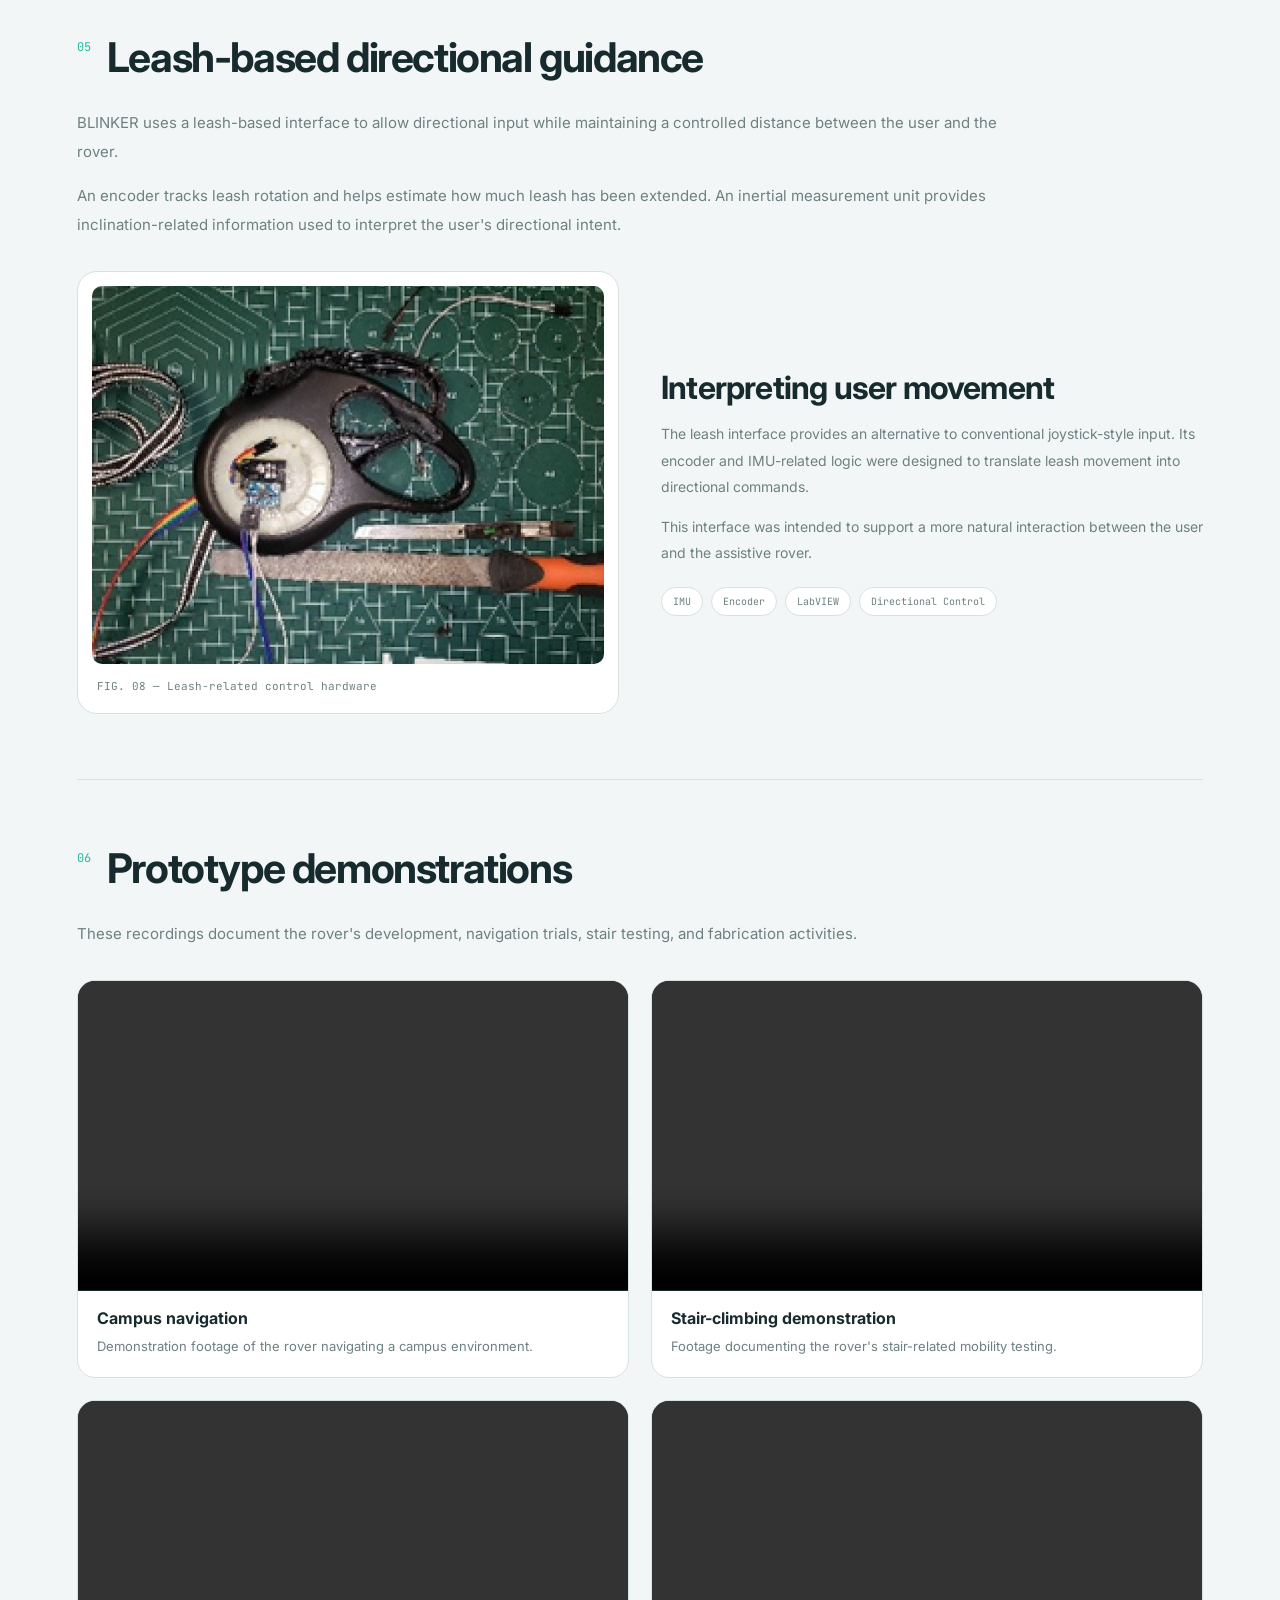
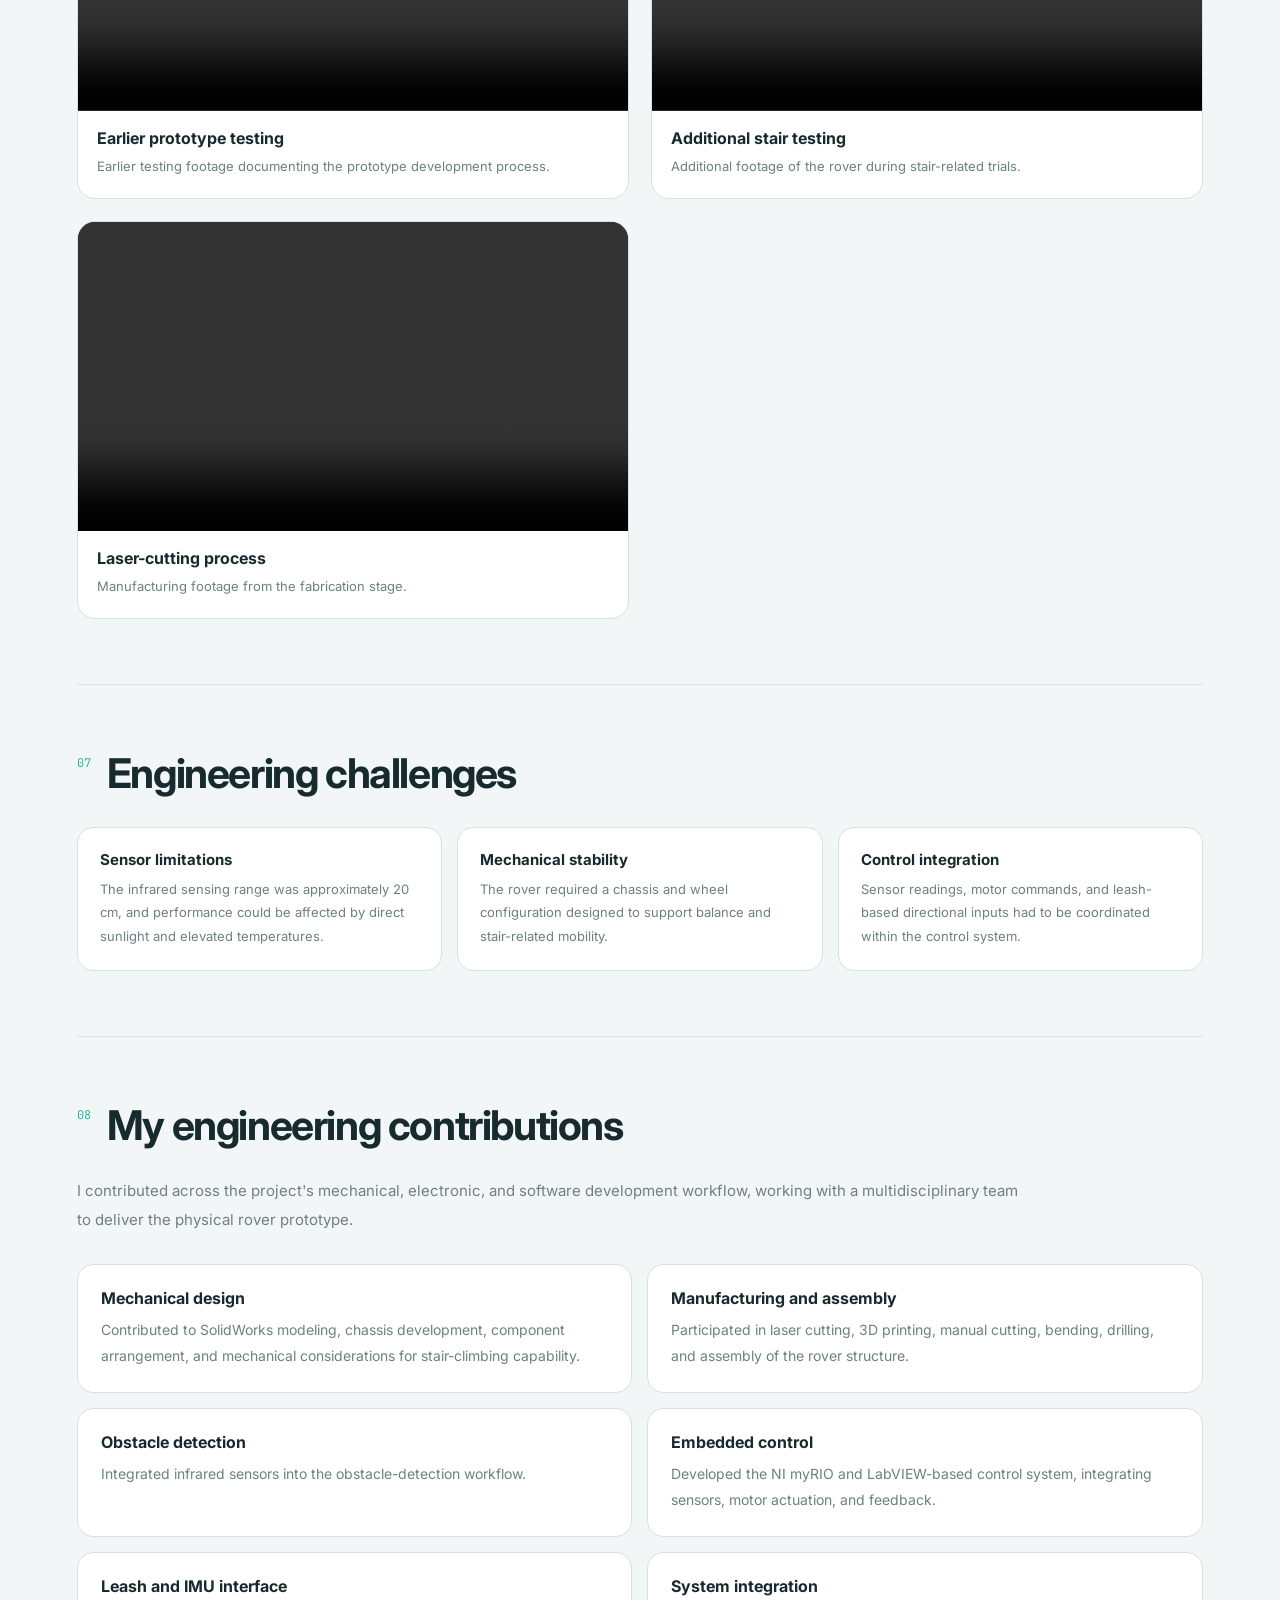
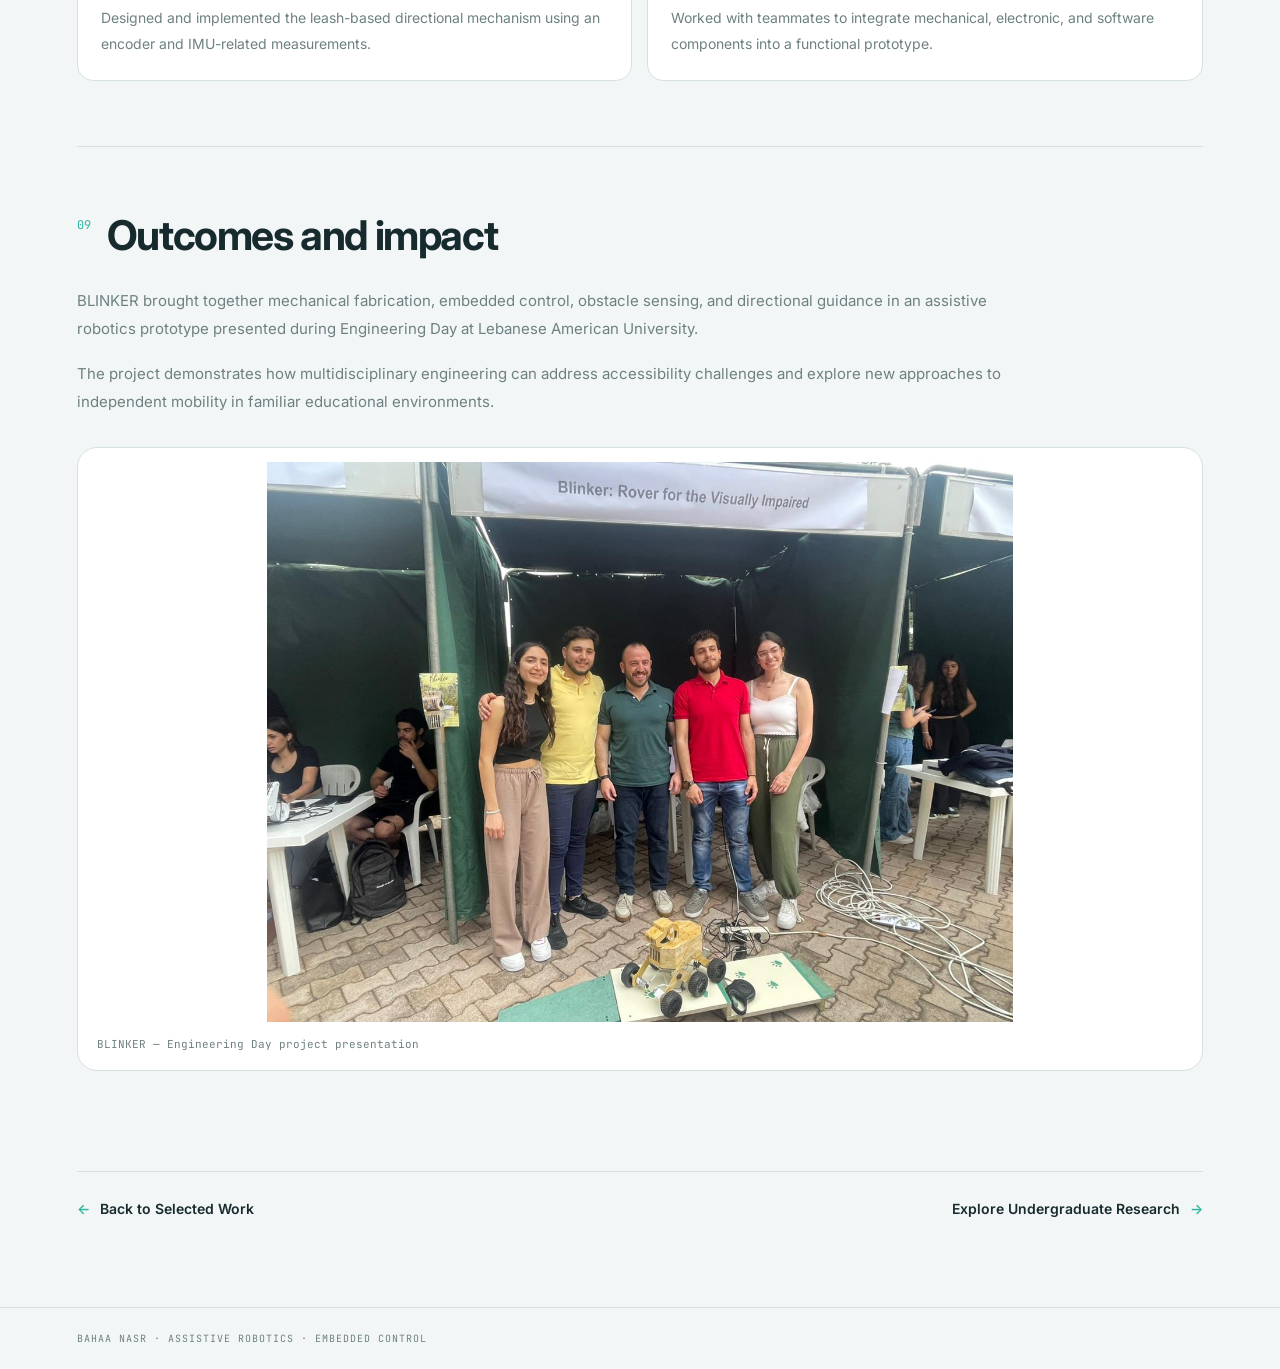
==== commit 5c4029fd: "Revise project description for clarity and detail Expanded project description to include personal e" ====
--- a/projects/project-01.html
+++ b/projects/project-01.html
@@ -694,12 +694,14 @@
             <div class="blinker-copy">
 
                 <p>
-                    The project was inspired by the experience of
-                    assisting visually impaired colleagues during
-                    their first experiences navigating the university
-                    campus. This highlighted the importance of
-                    independent mobility, accessibility, confidence,
-                    and inclusion in educational environments.
+                    This project was inspired by my experience within the USAID HES community, 
+                    where I had the privilege of assisting two visually impaired colleagues who had
+                    joined our scholarship cohort for the first time. Guiding them across campus to classrooms
+                    and activities made me realize how independent mobility directly shapes
+                    confidence, dignity, and inclusion. Motivated by this experience and my
+                    eagerness to create meaningful impact, I designed Blinker to provide a reliable
+                    technological solution for safe campus navigation.
+                    
                 </p>
 
                 <p>
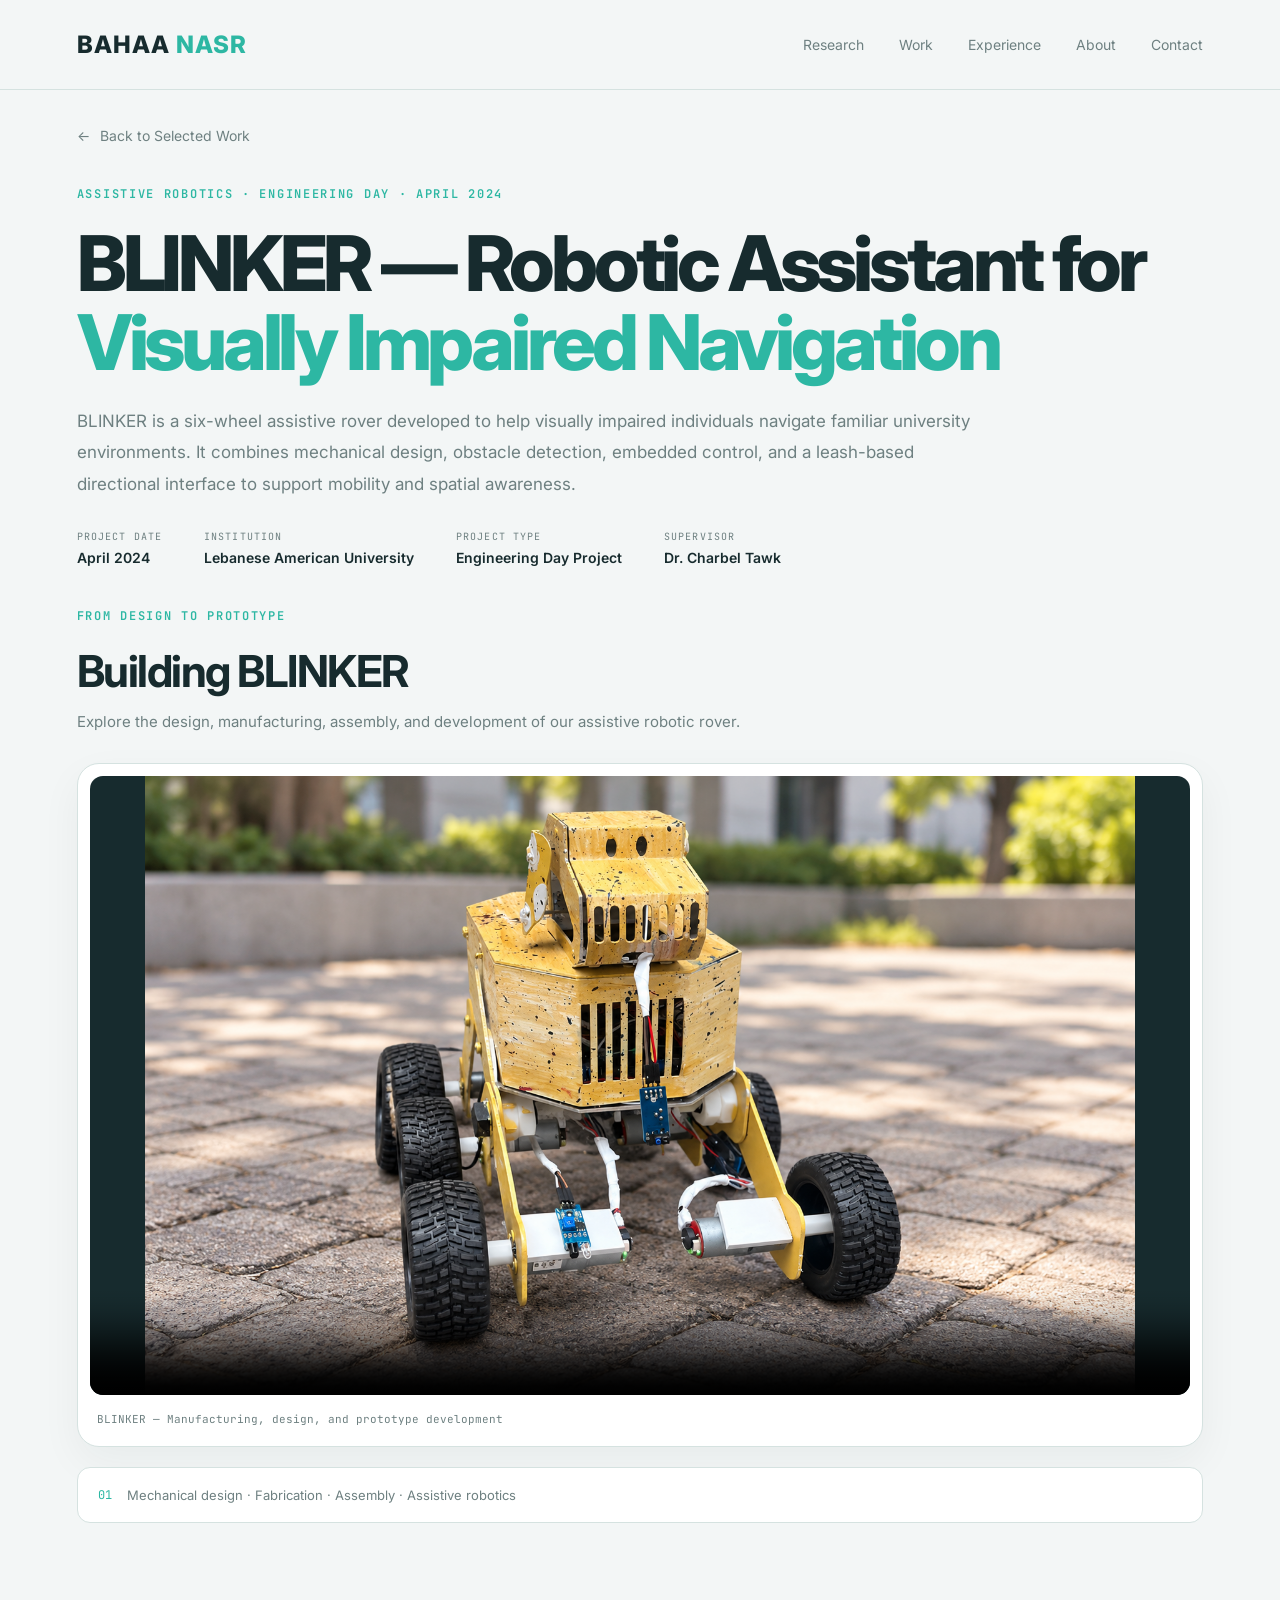
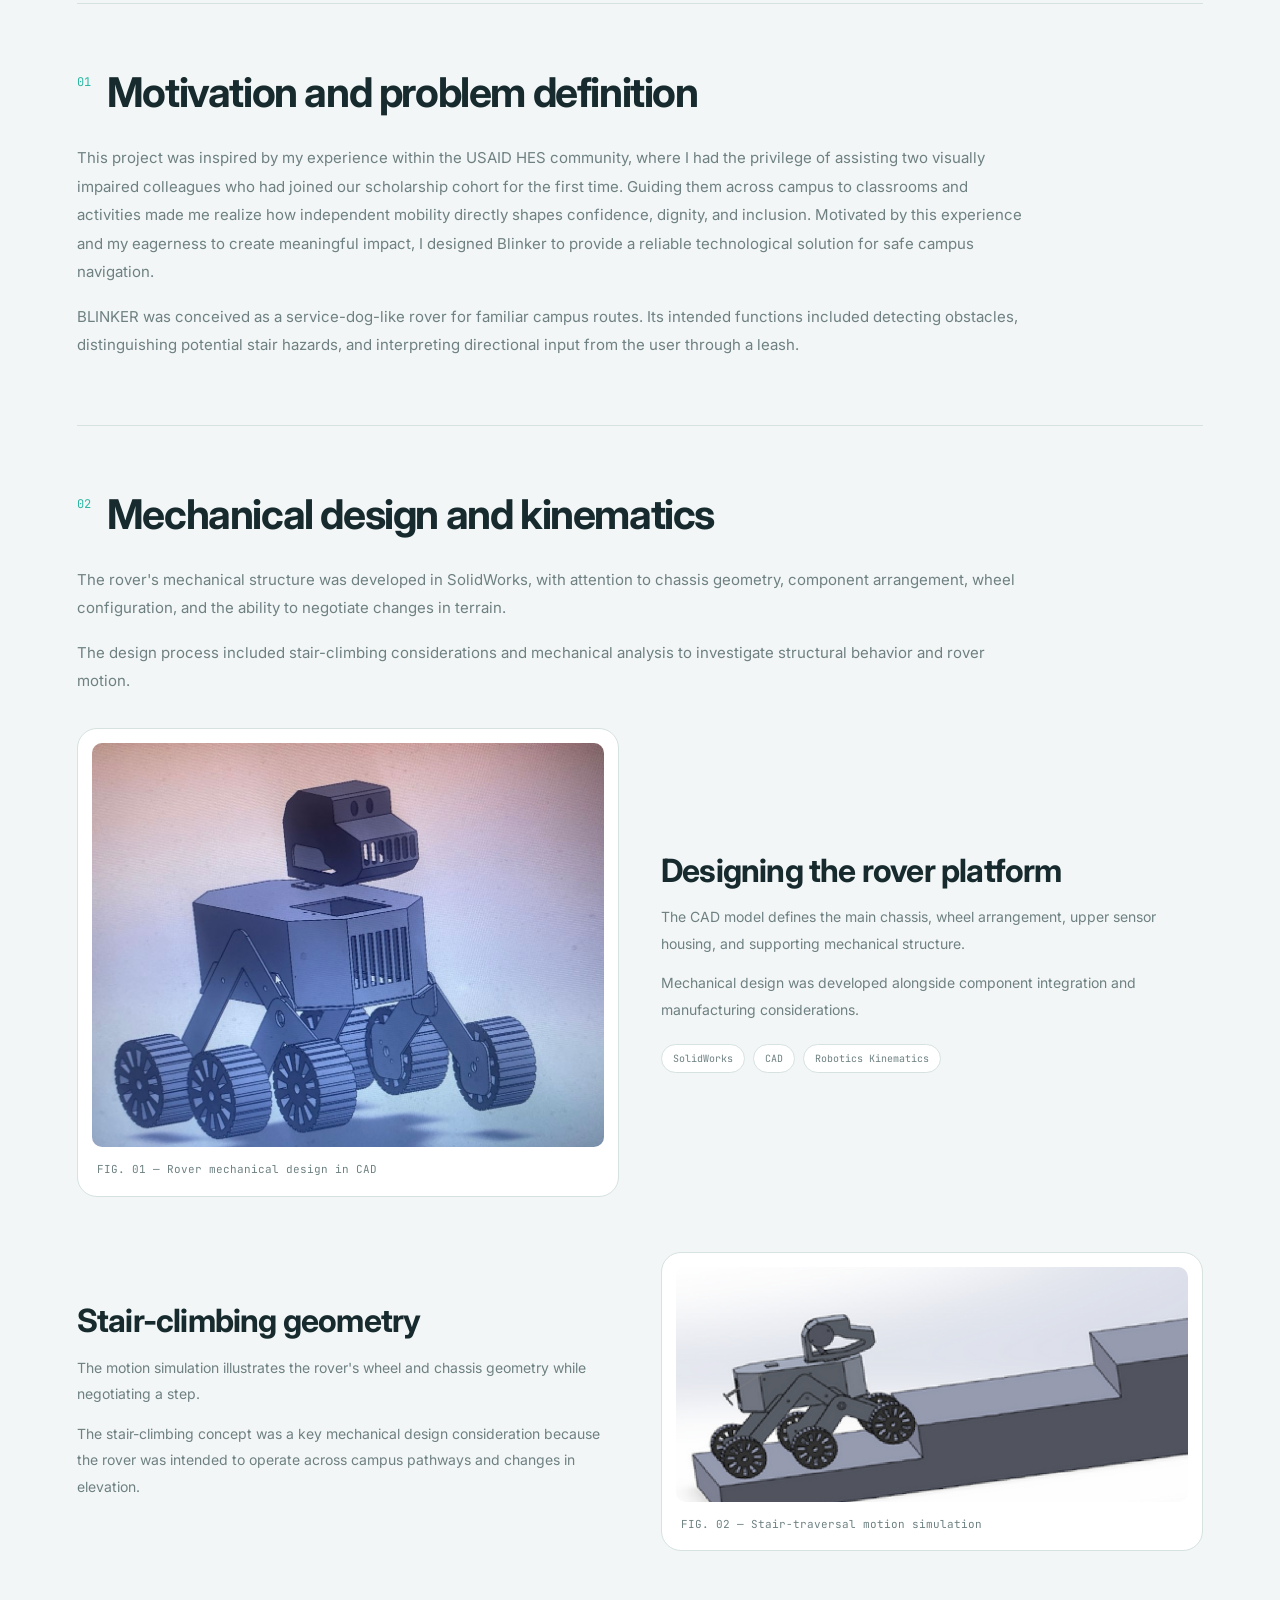
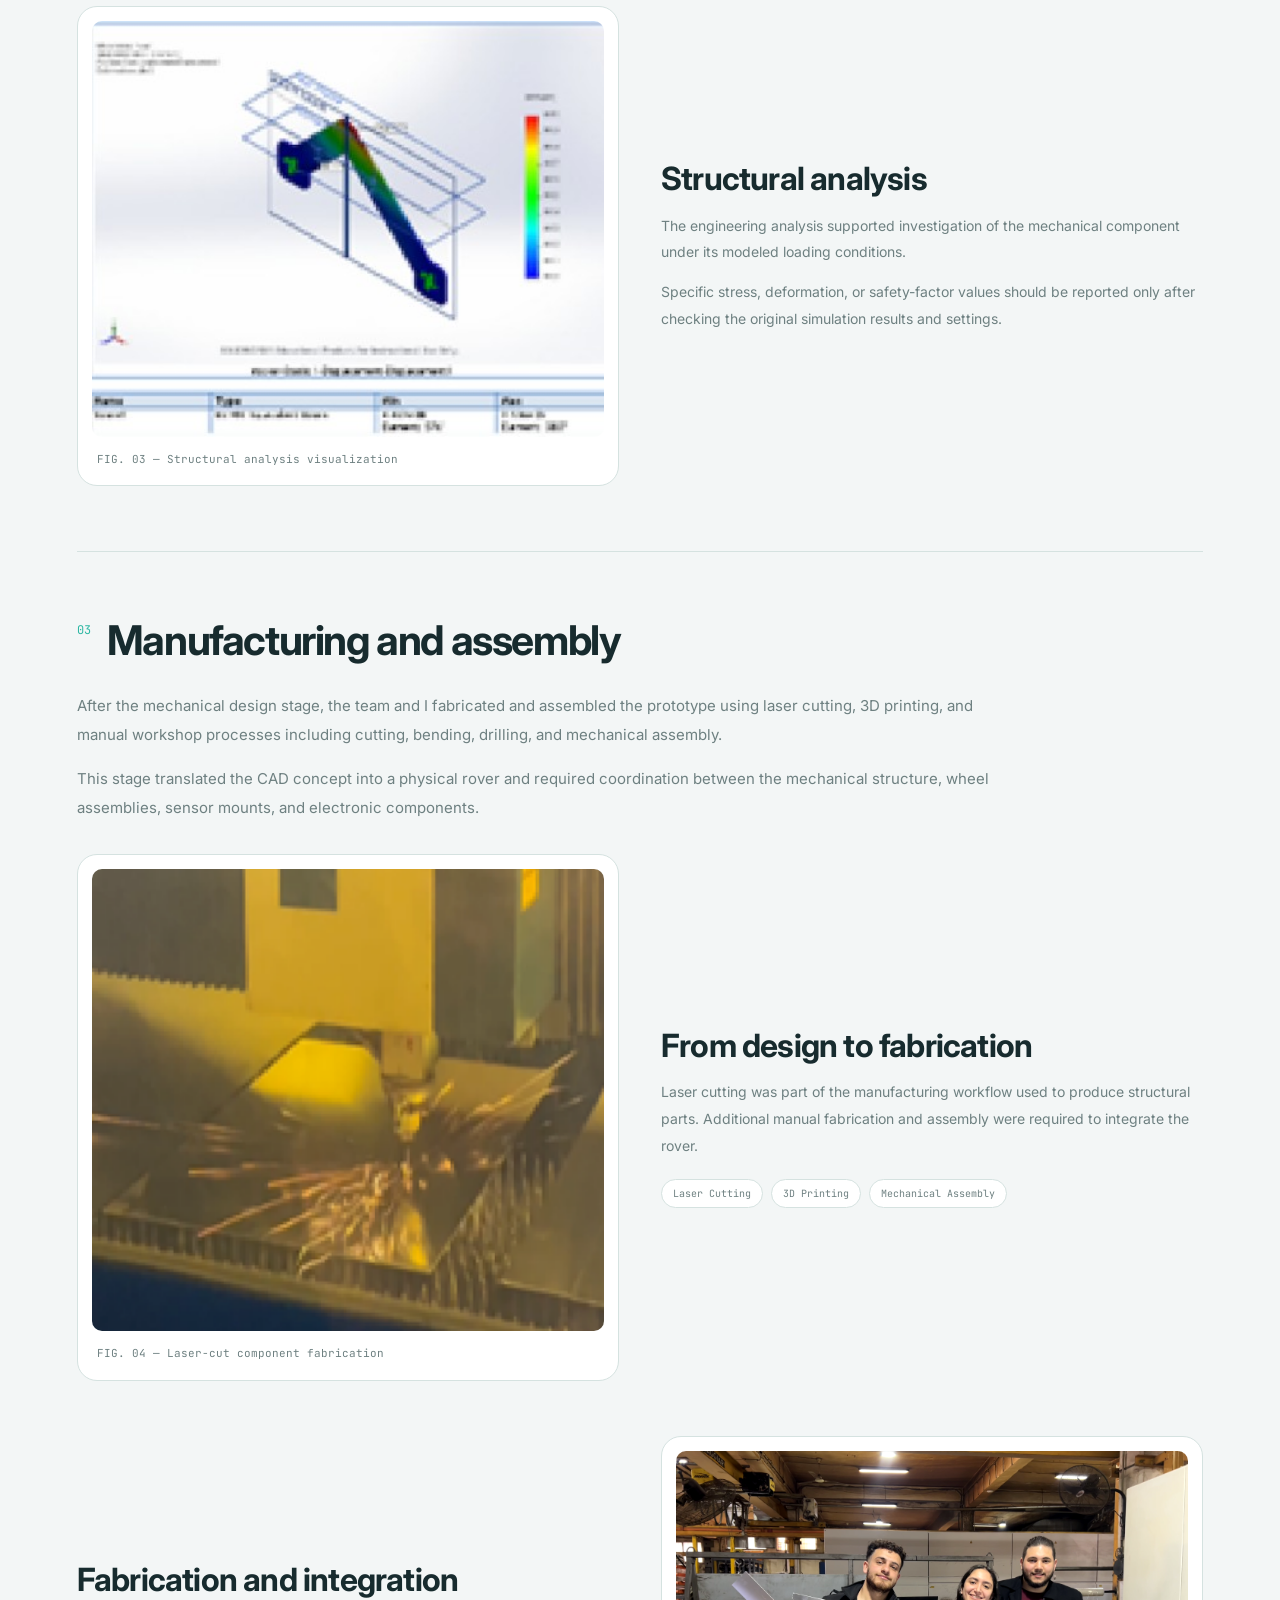
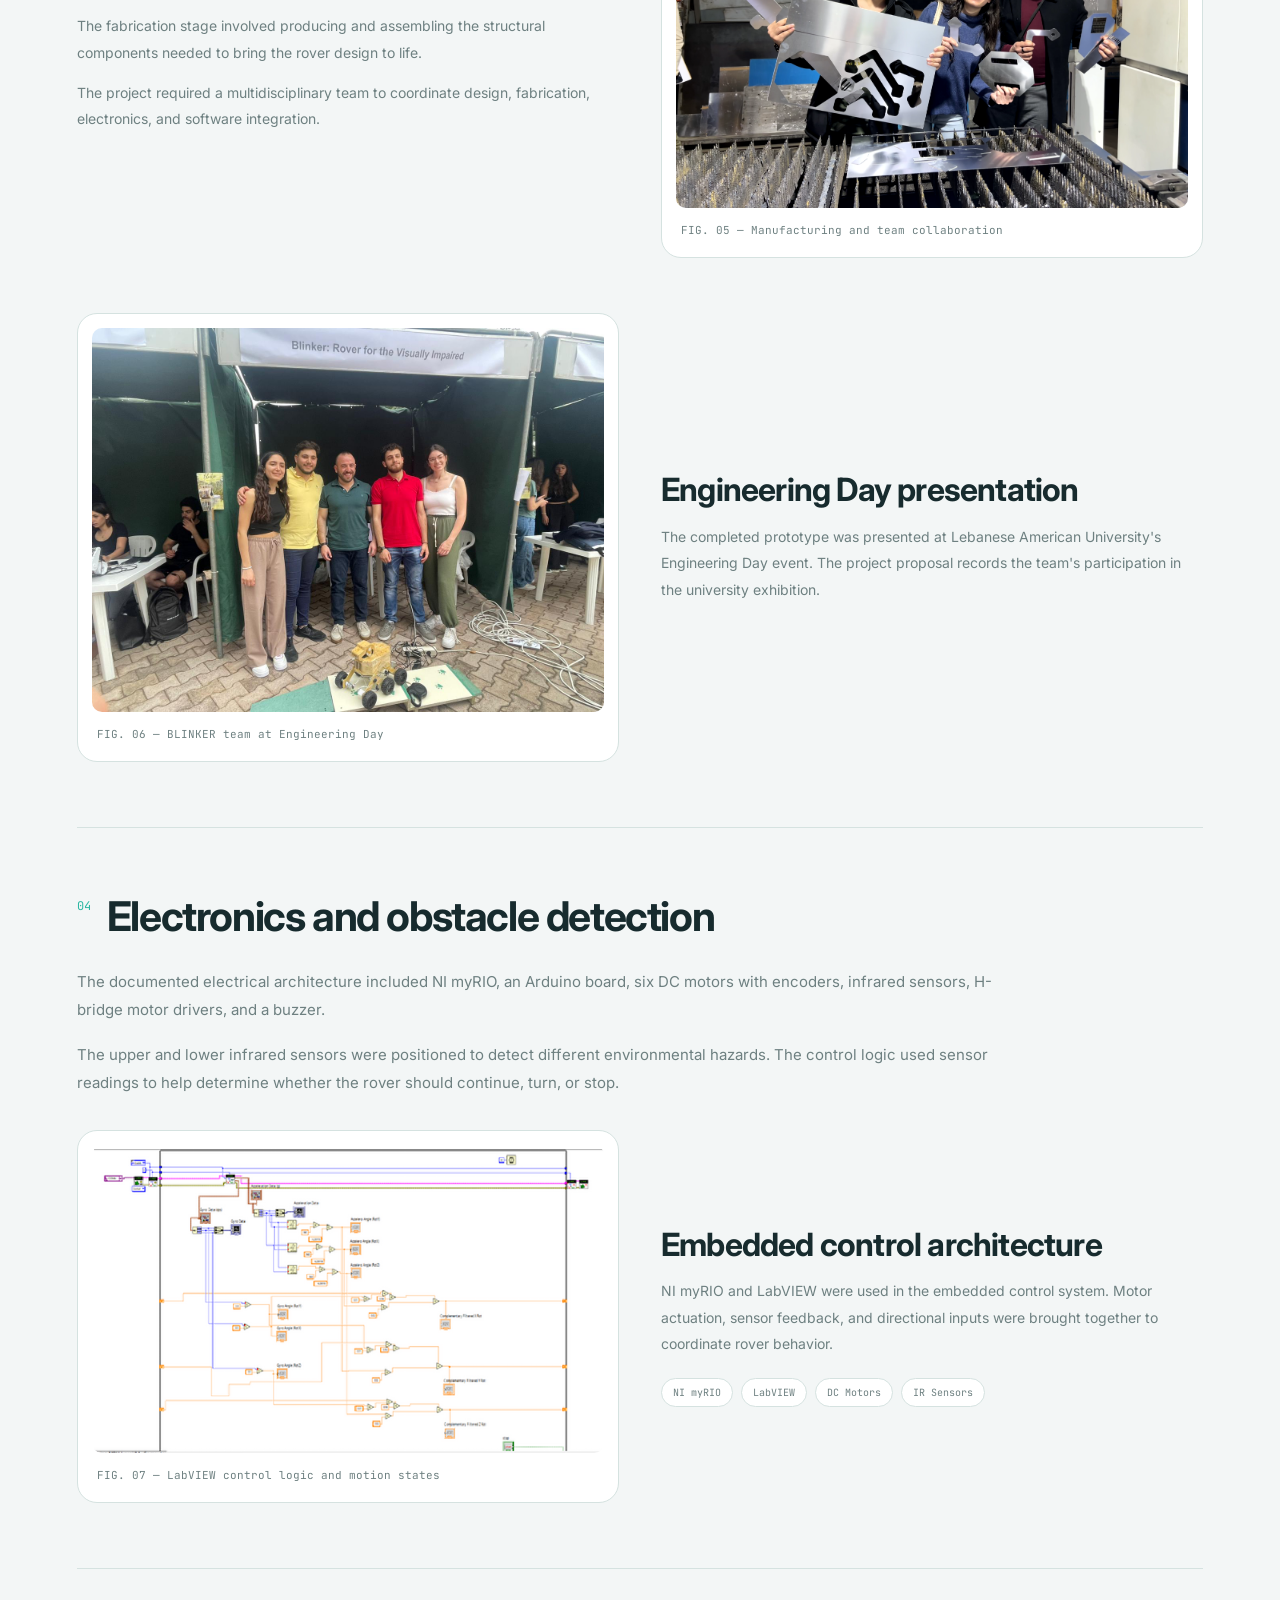
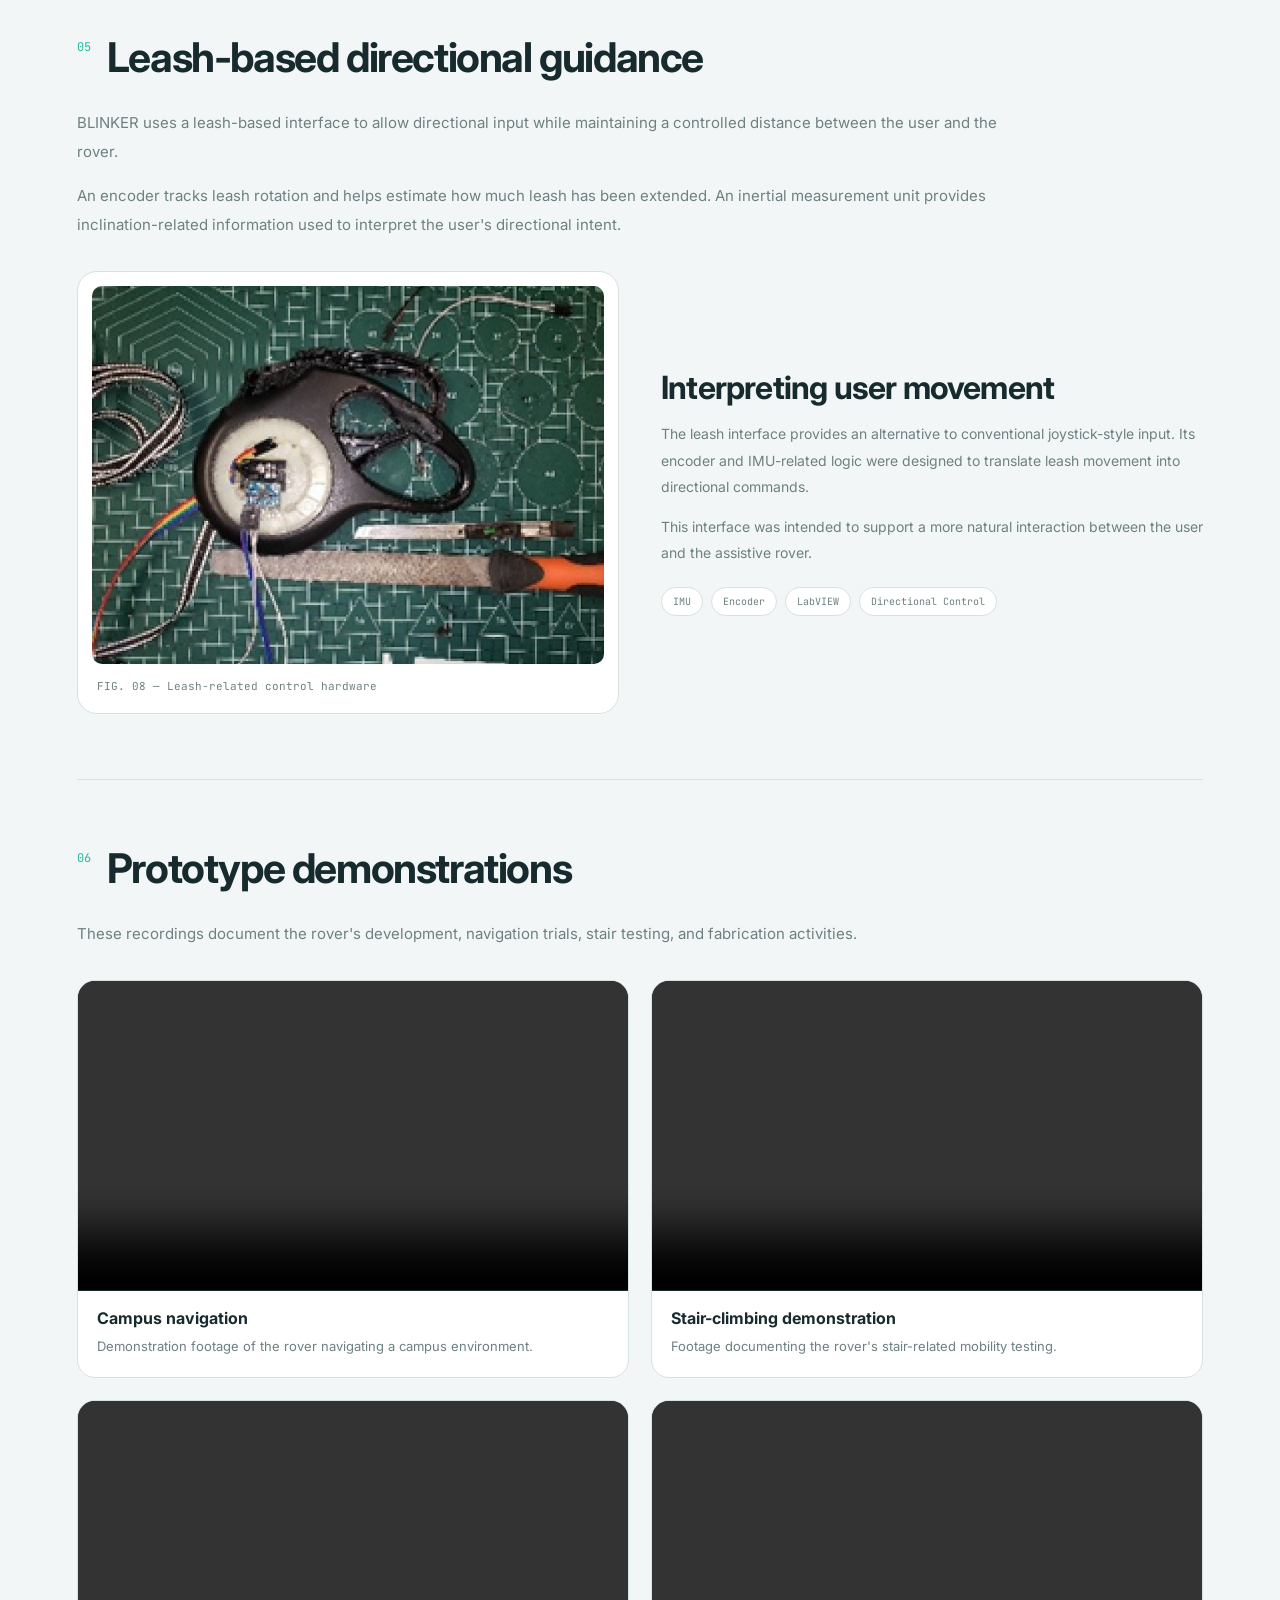
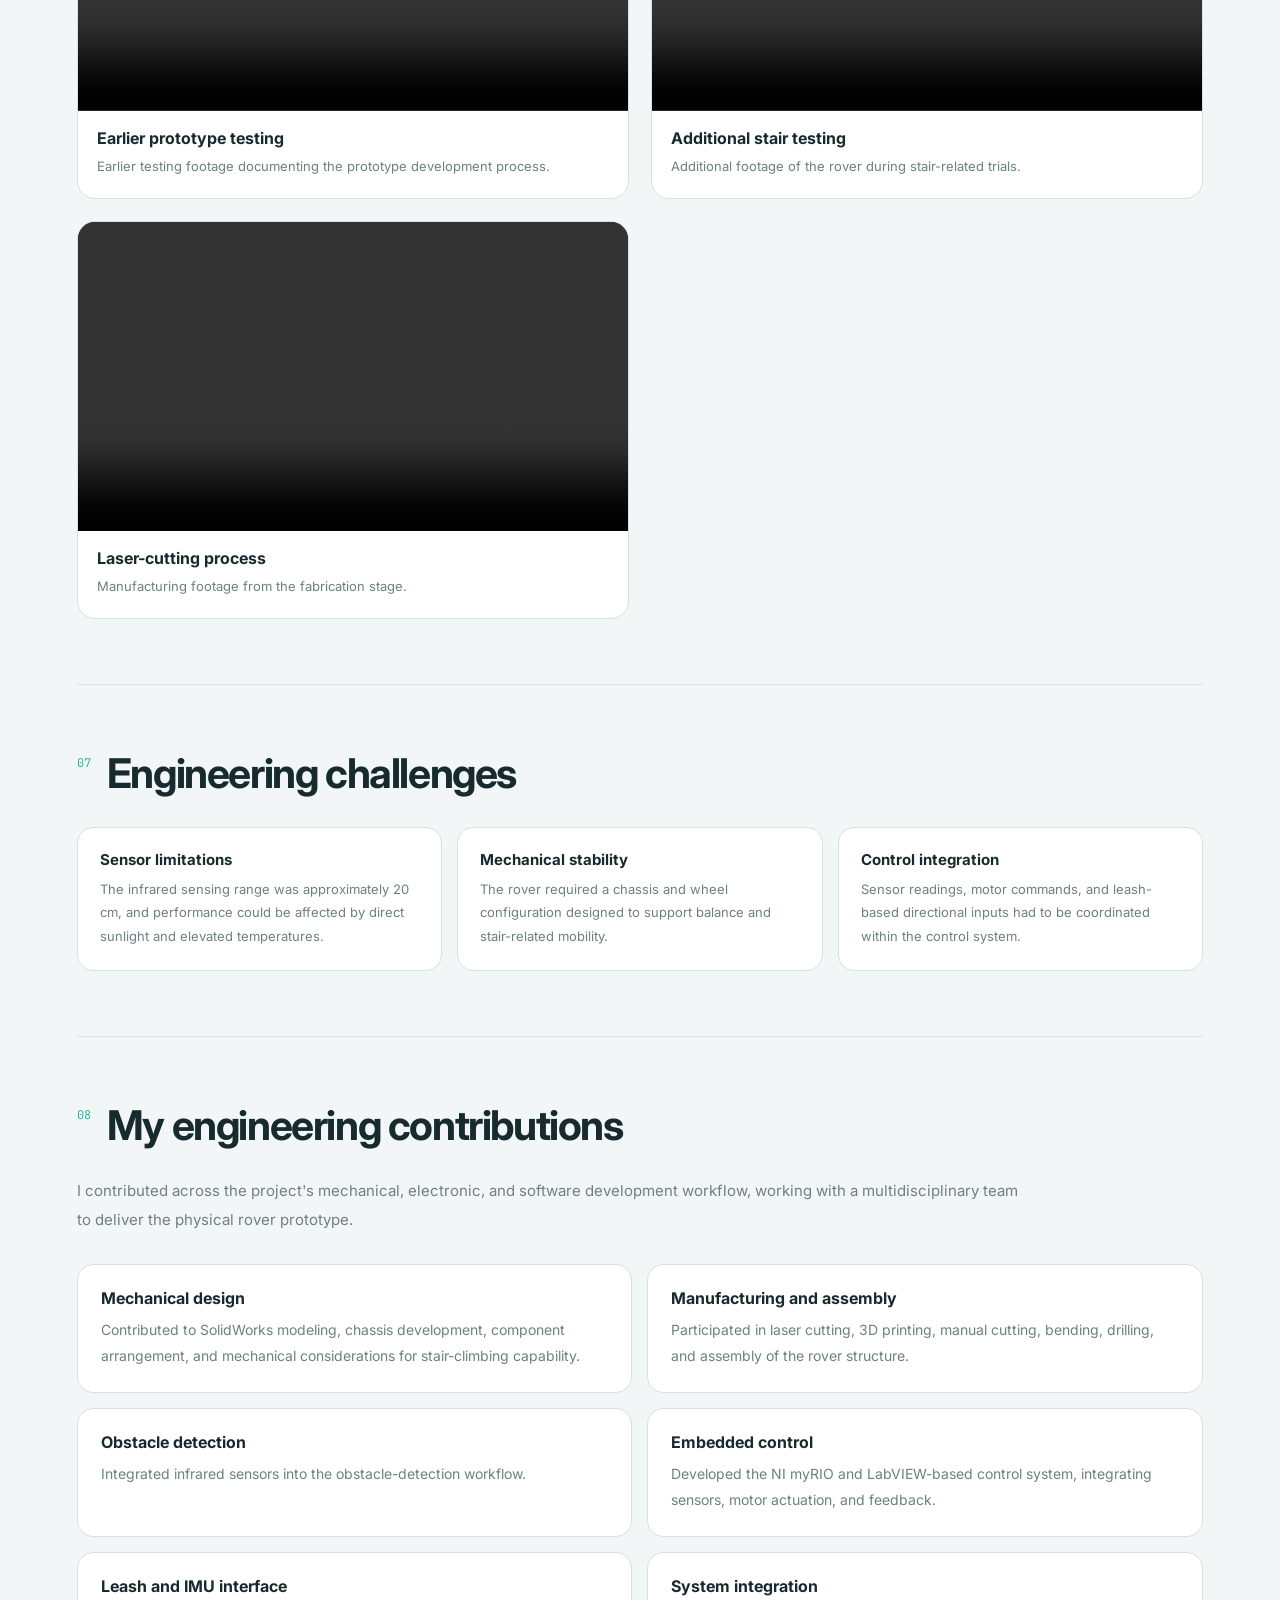
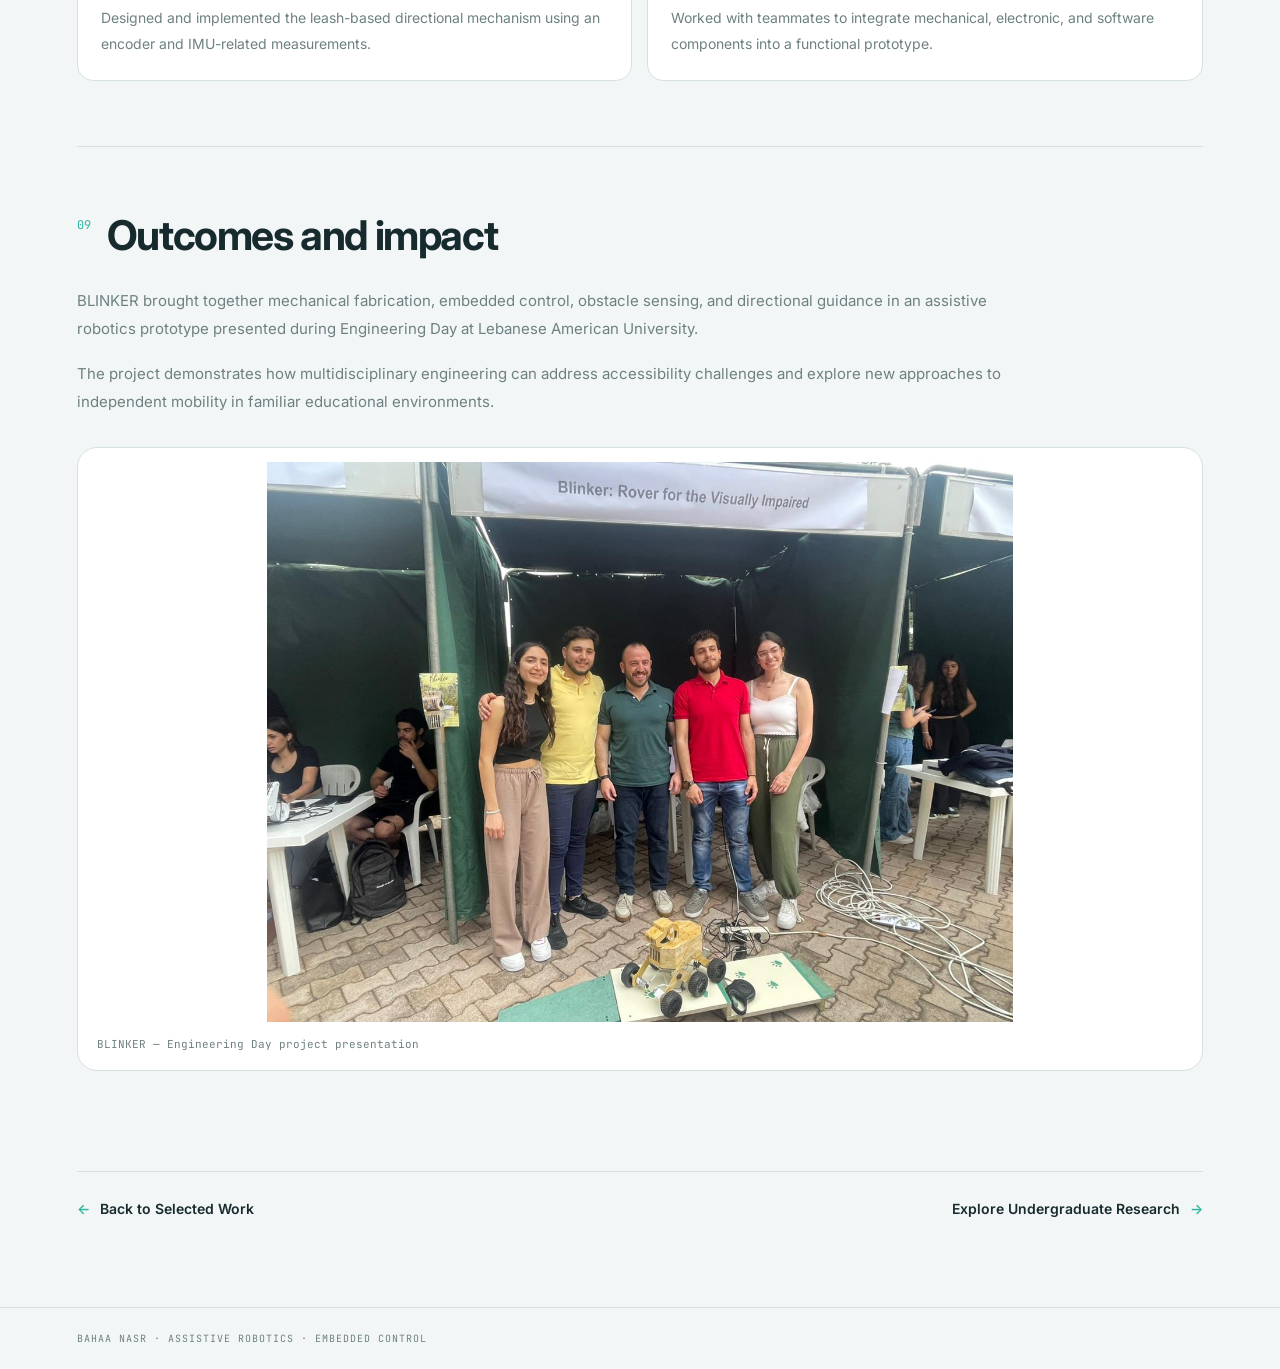
==== commit 97397e03: "Update project-01.html to include team involvement" ====
--- a/projects/project-01.html
+++ b/projects/project-01.html
@@ -859,7 +859,7 @@
 
             <div class="blinker-copy">
                 <p>
-                    After the mechanical design stage, the team
+                    After the mechanical design stage, the team and I
                     fabricated and assembled the prototype using
                     laser cutting, 3D printing, and manual workshop
                     processes including cutting, bending, drilling,
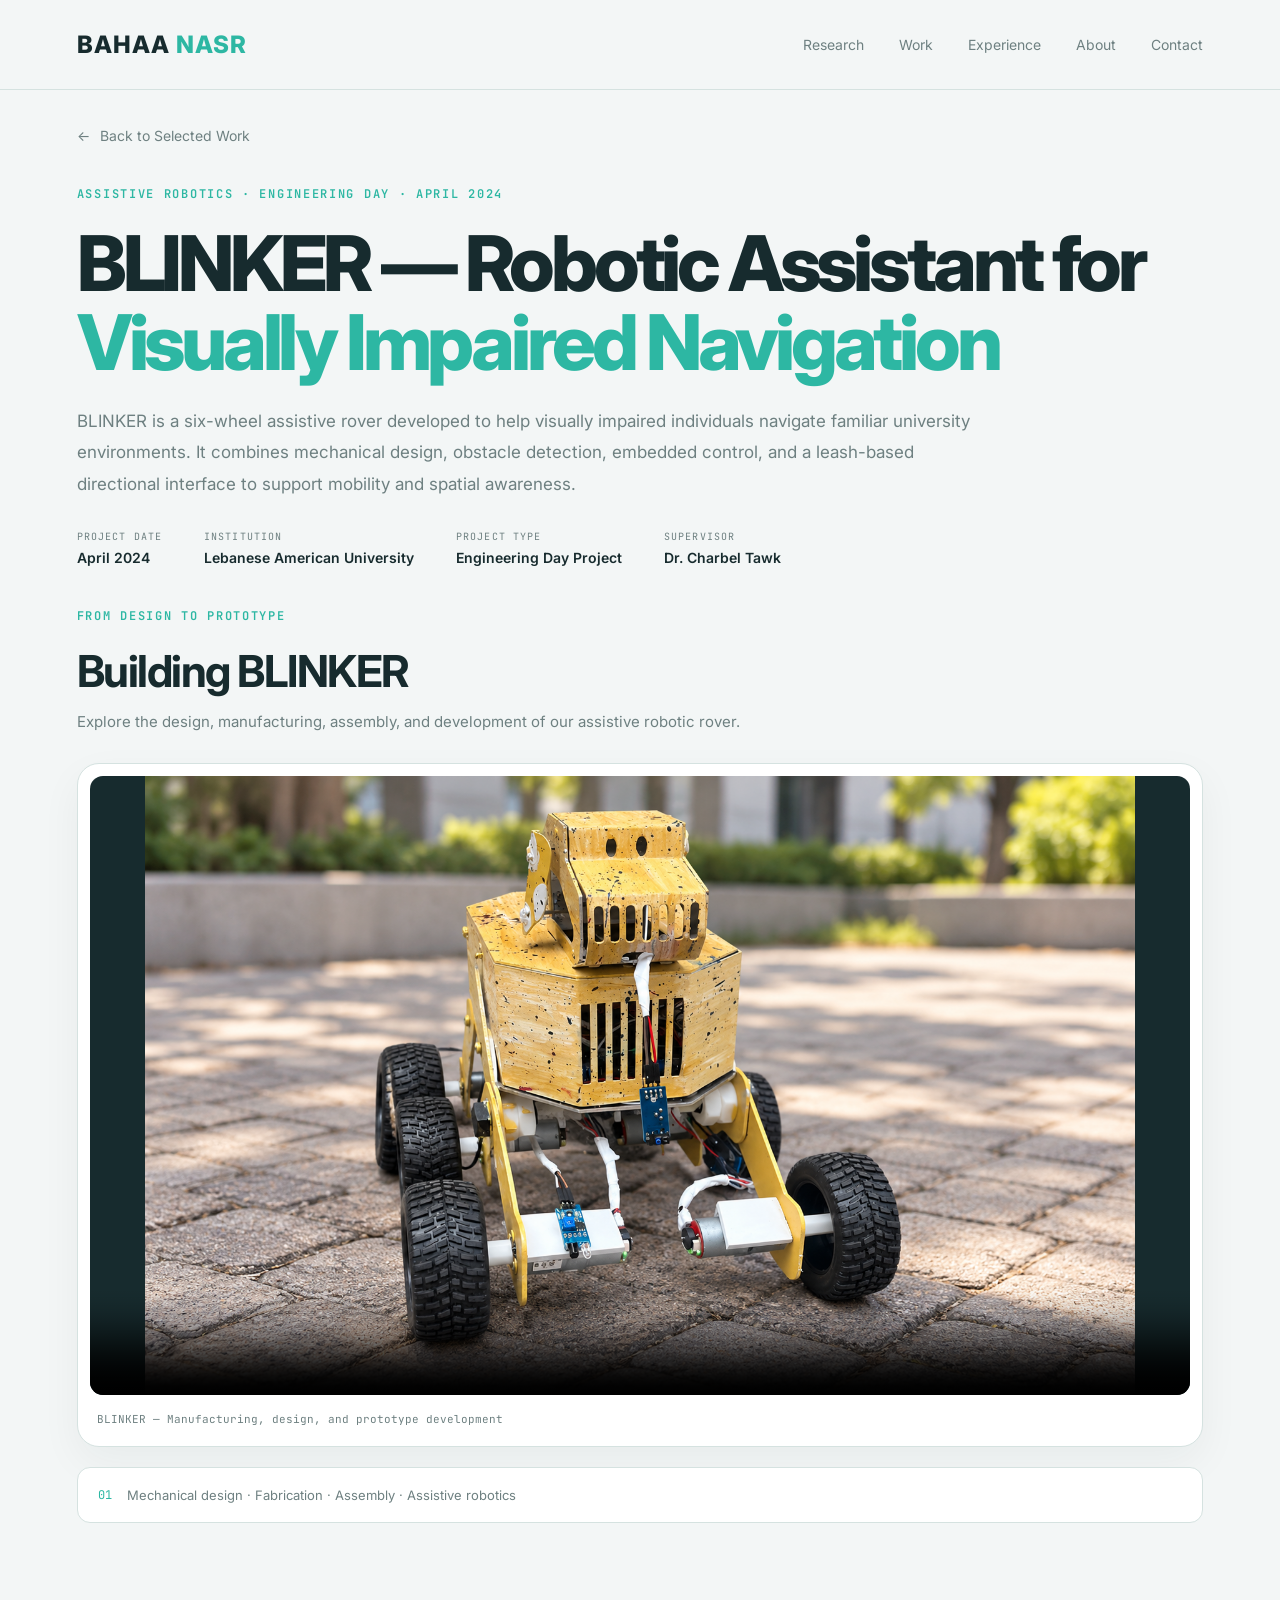
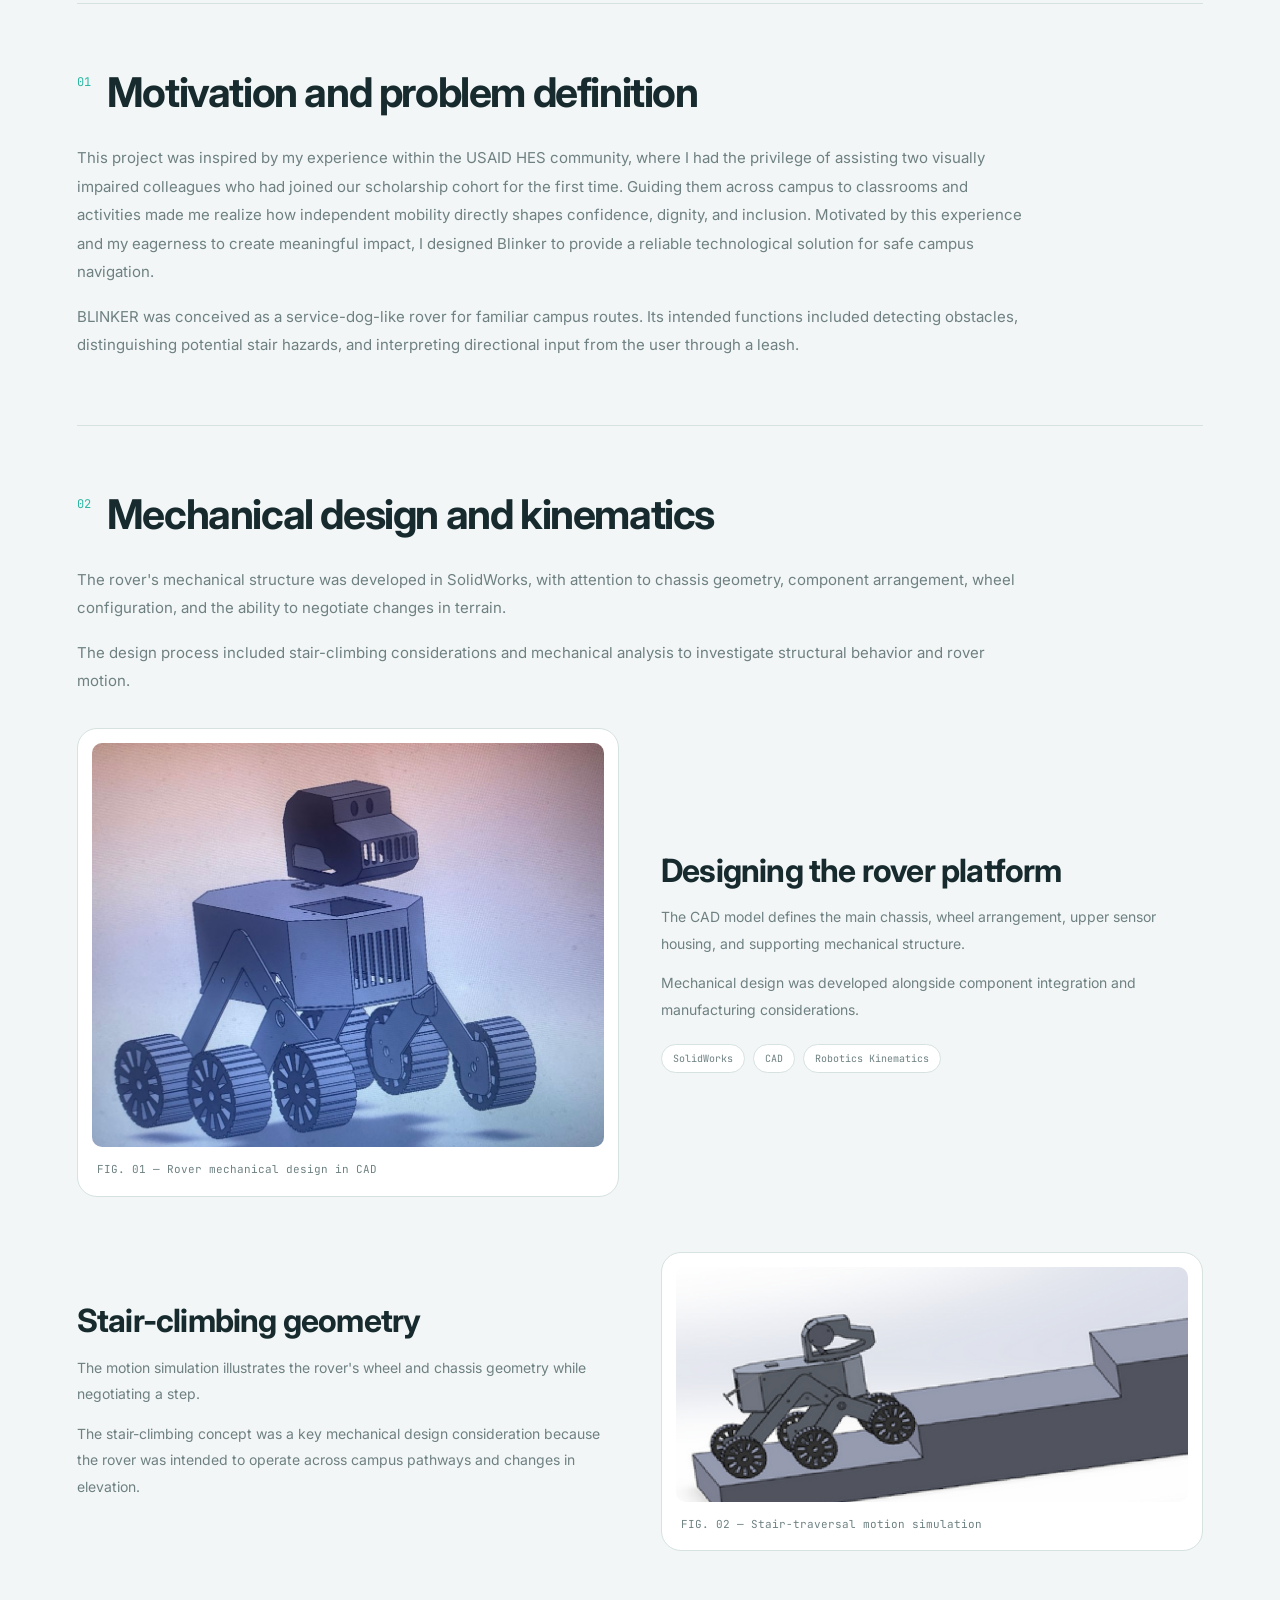
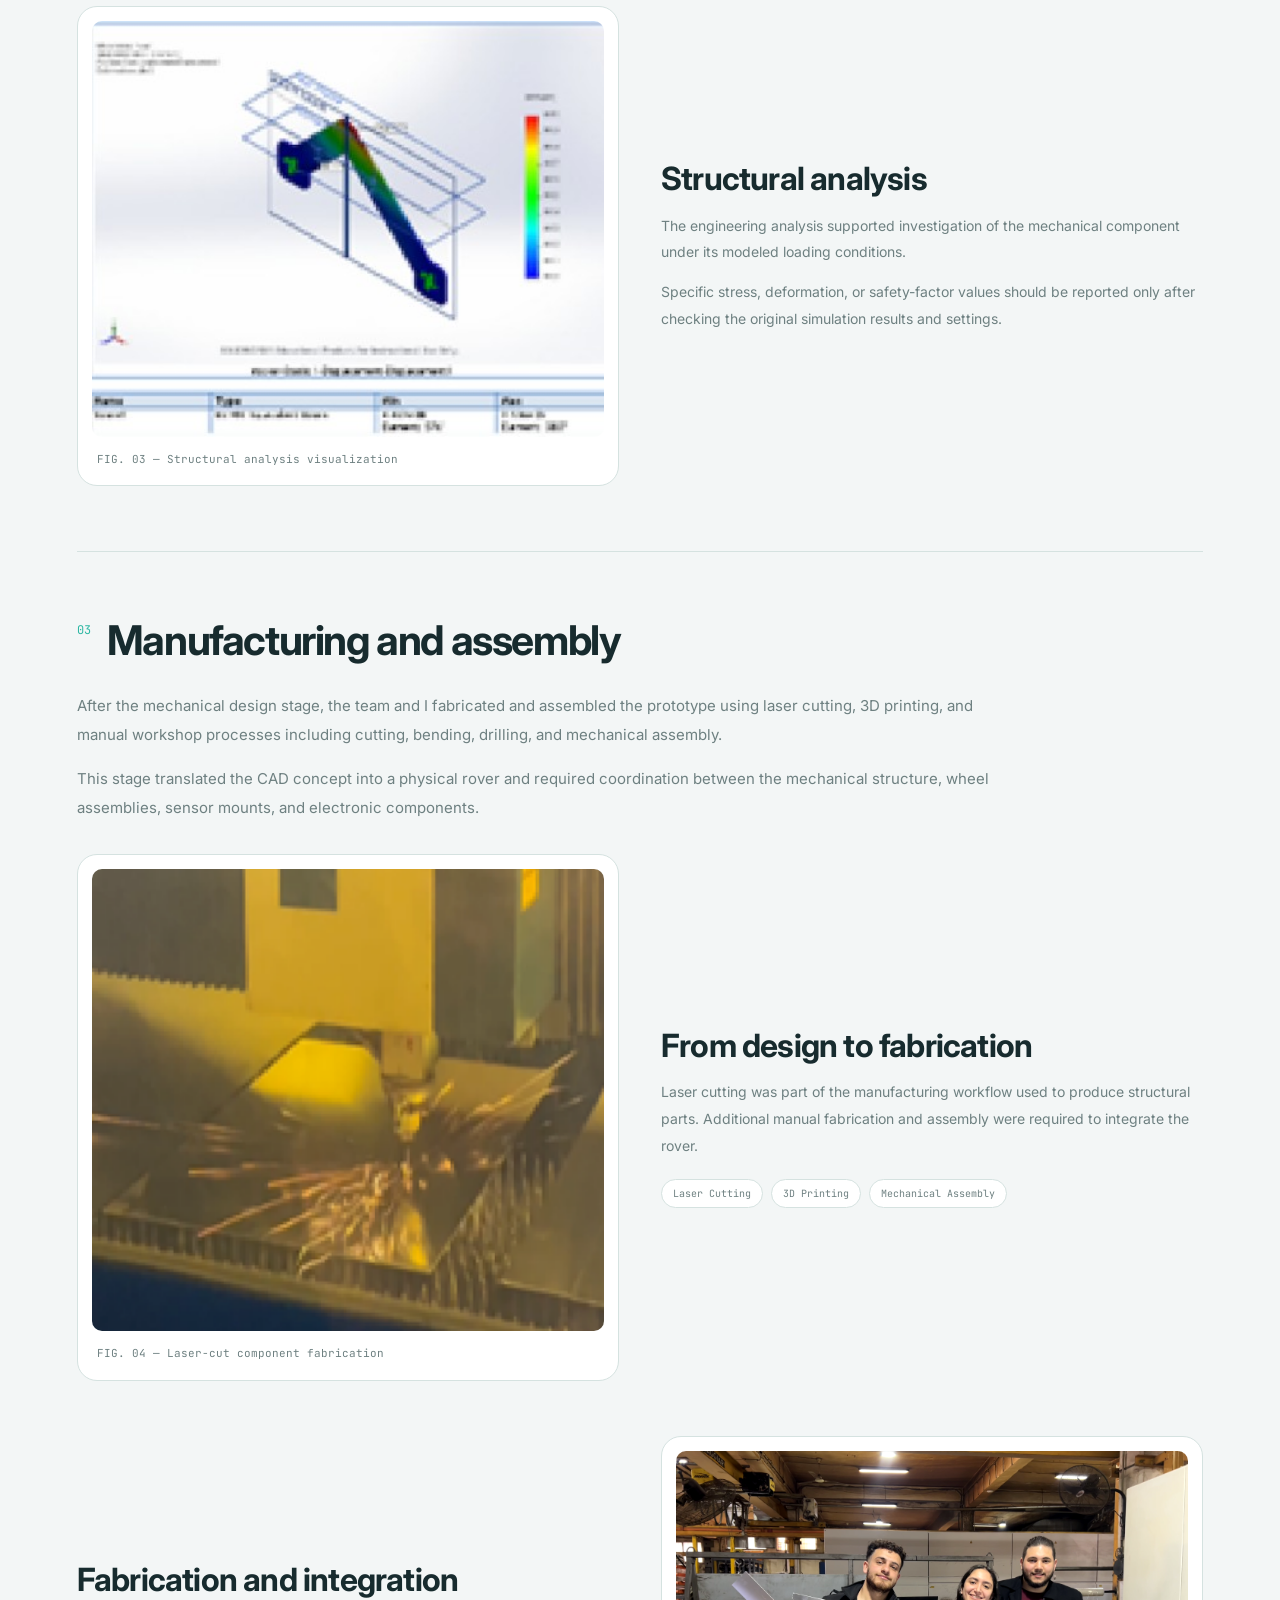
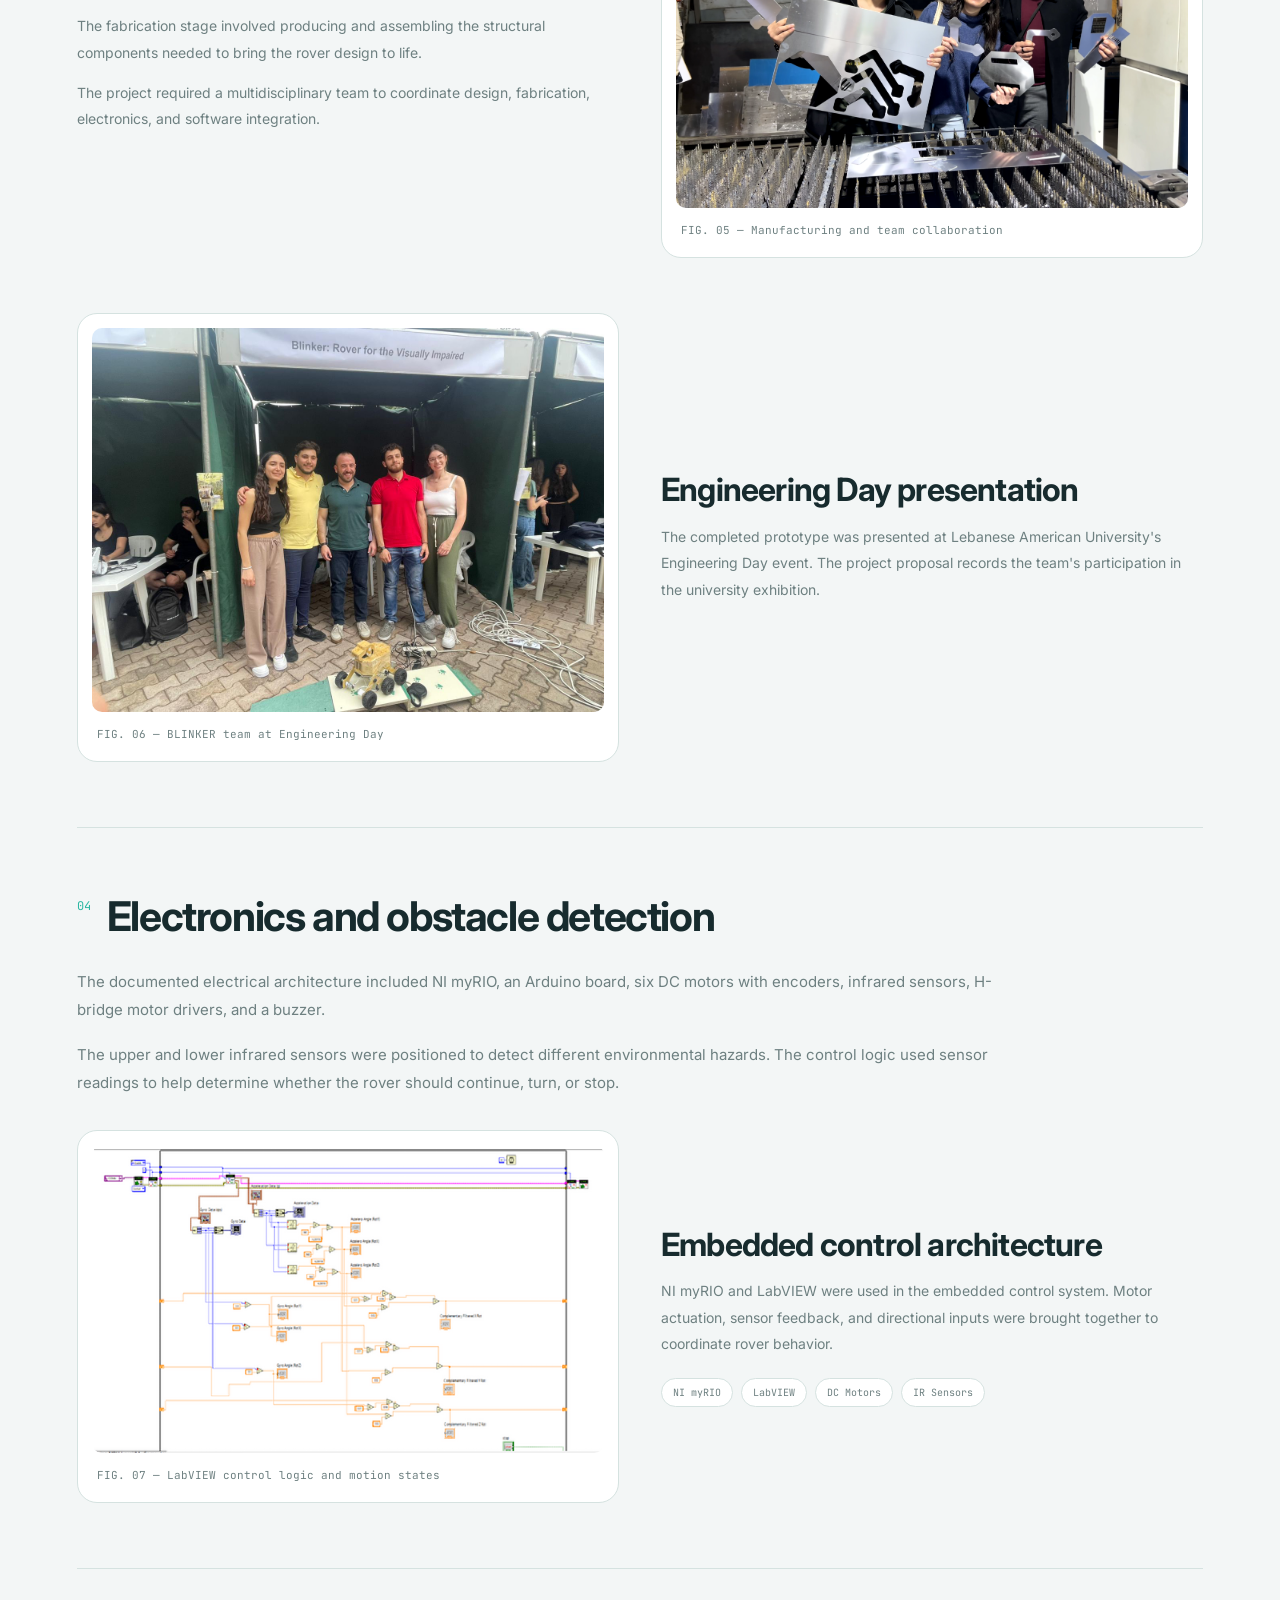
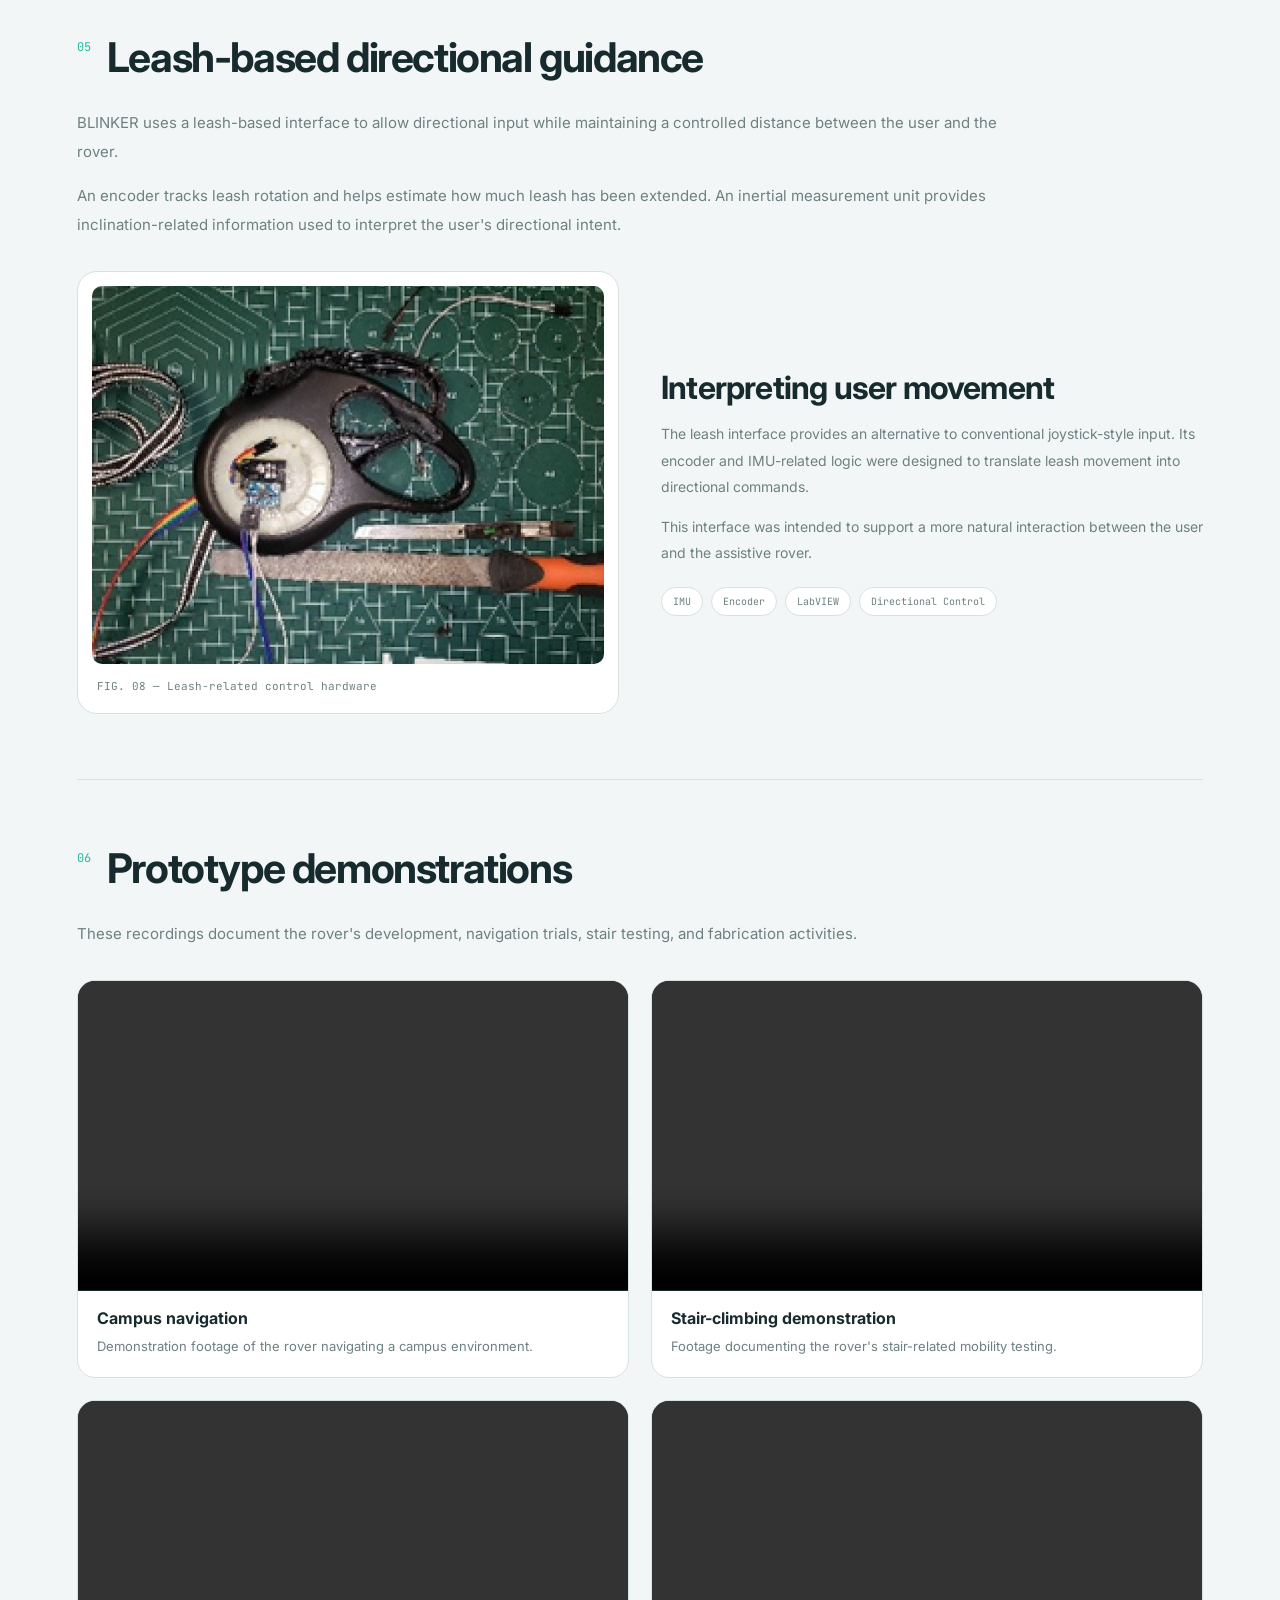
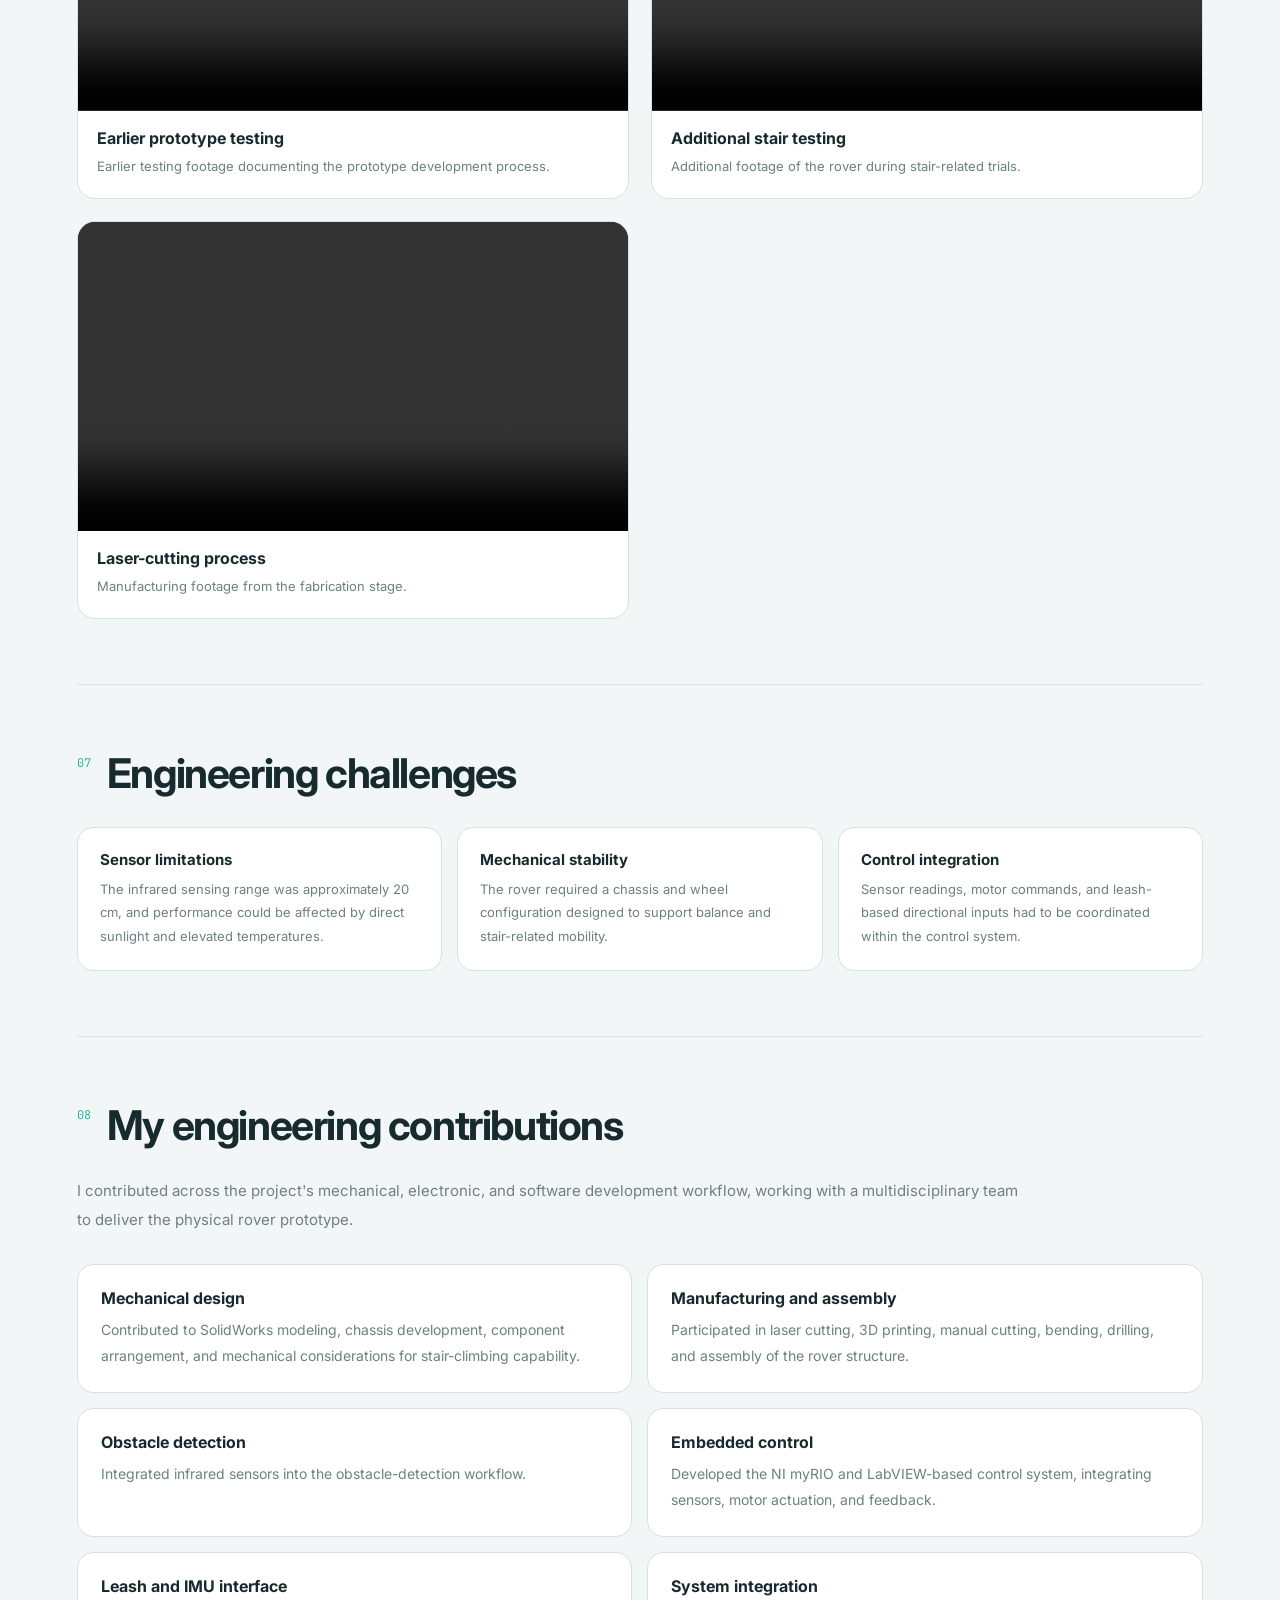
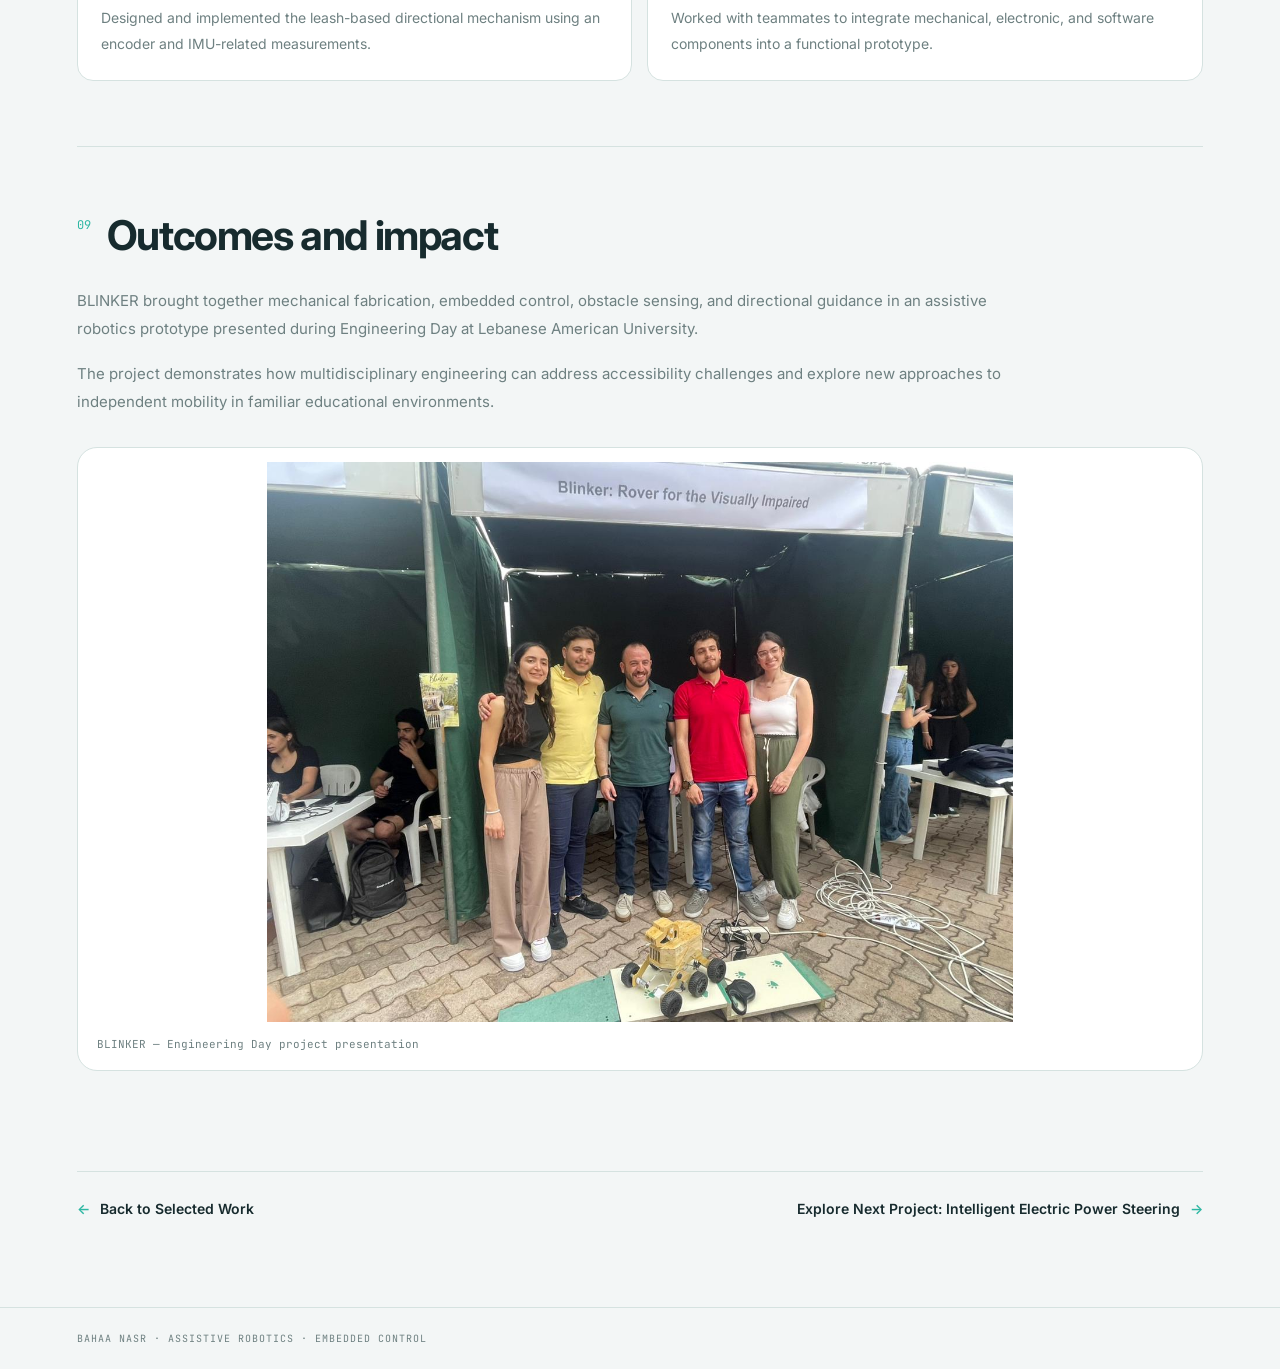
==== commit 2e3f8d00: "Add link to next project in project-01.html" ====
--- a/projects/project-01.html
+++ b/projects/project-01.html
@@ -1370,19 +1370,21 @@
              RETURN TO PORTFOLIO
         ===================================== -->
 
+        
         <div class="blinker-bottom">
-
+        
             <a href="../index.html#work">
                 <span aria-hidden="true">←</span>
                 Back to Selected Work
             </a>
-
-            <a href="../index.html#research">
-                Explore Undergraduate Research
+        
+            <a href="project-02.html">
+                Explore Next Project: Intelligent Electric Power Steering
                 <span aria-hidden="true">→</span>
             </a>
-
+        
         </div>
+
 
     </main>
 
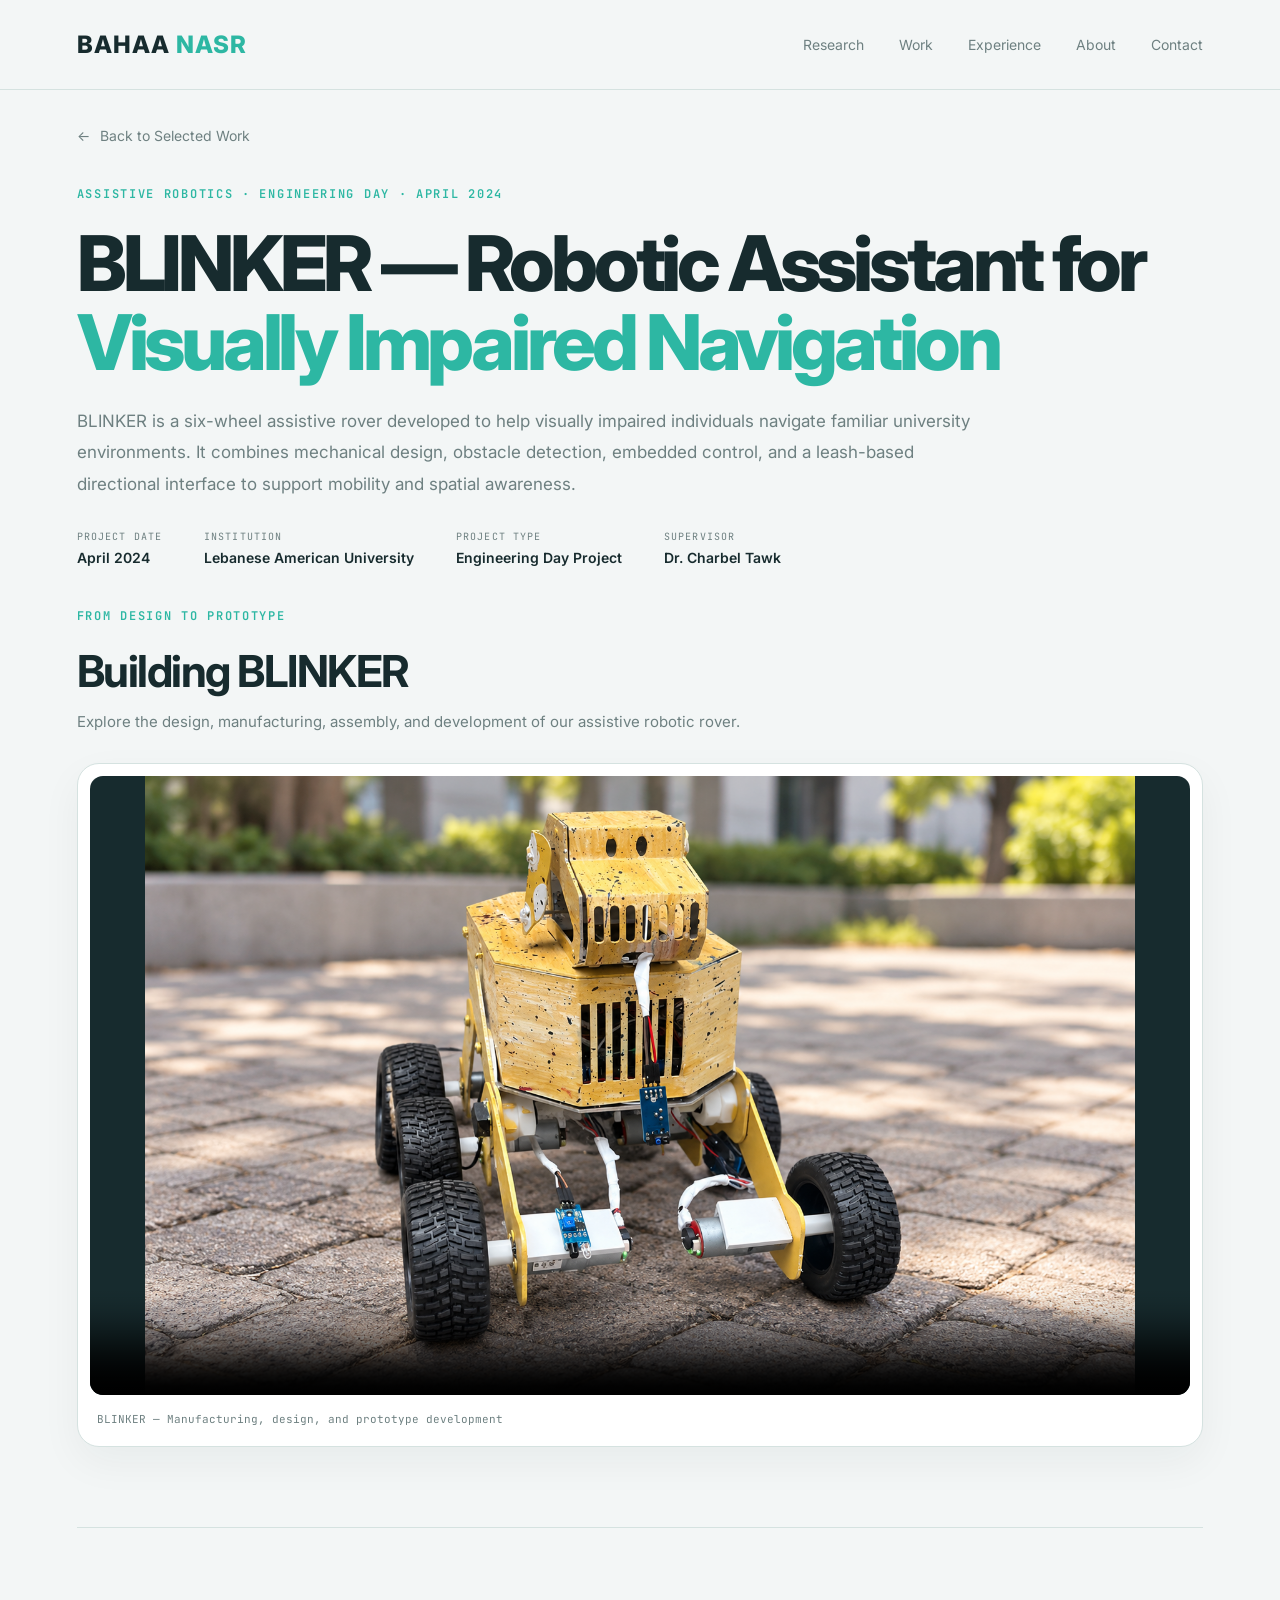
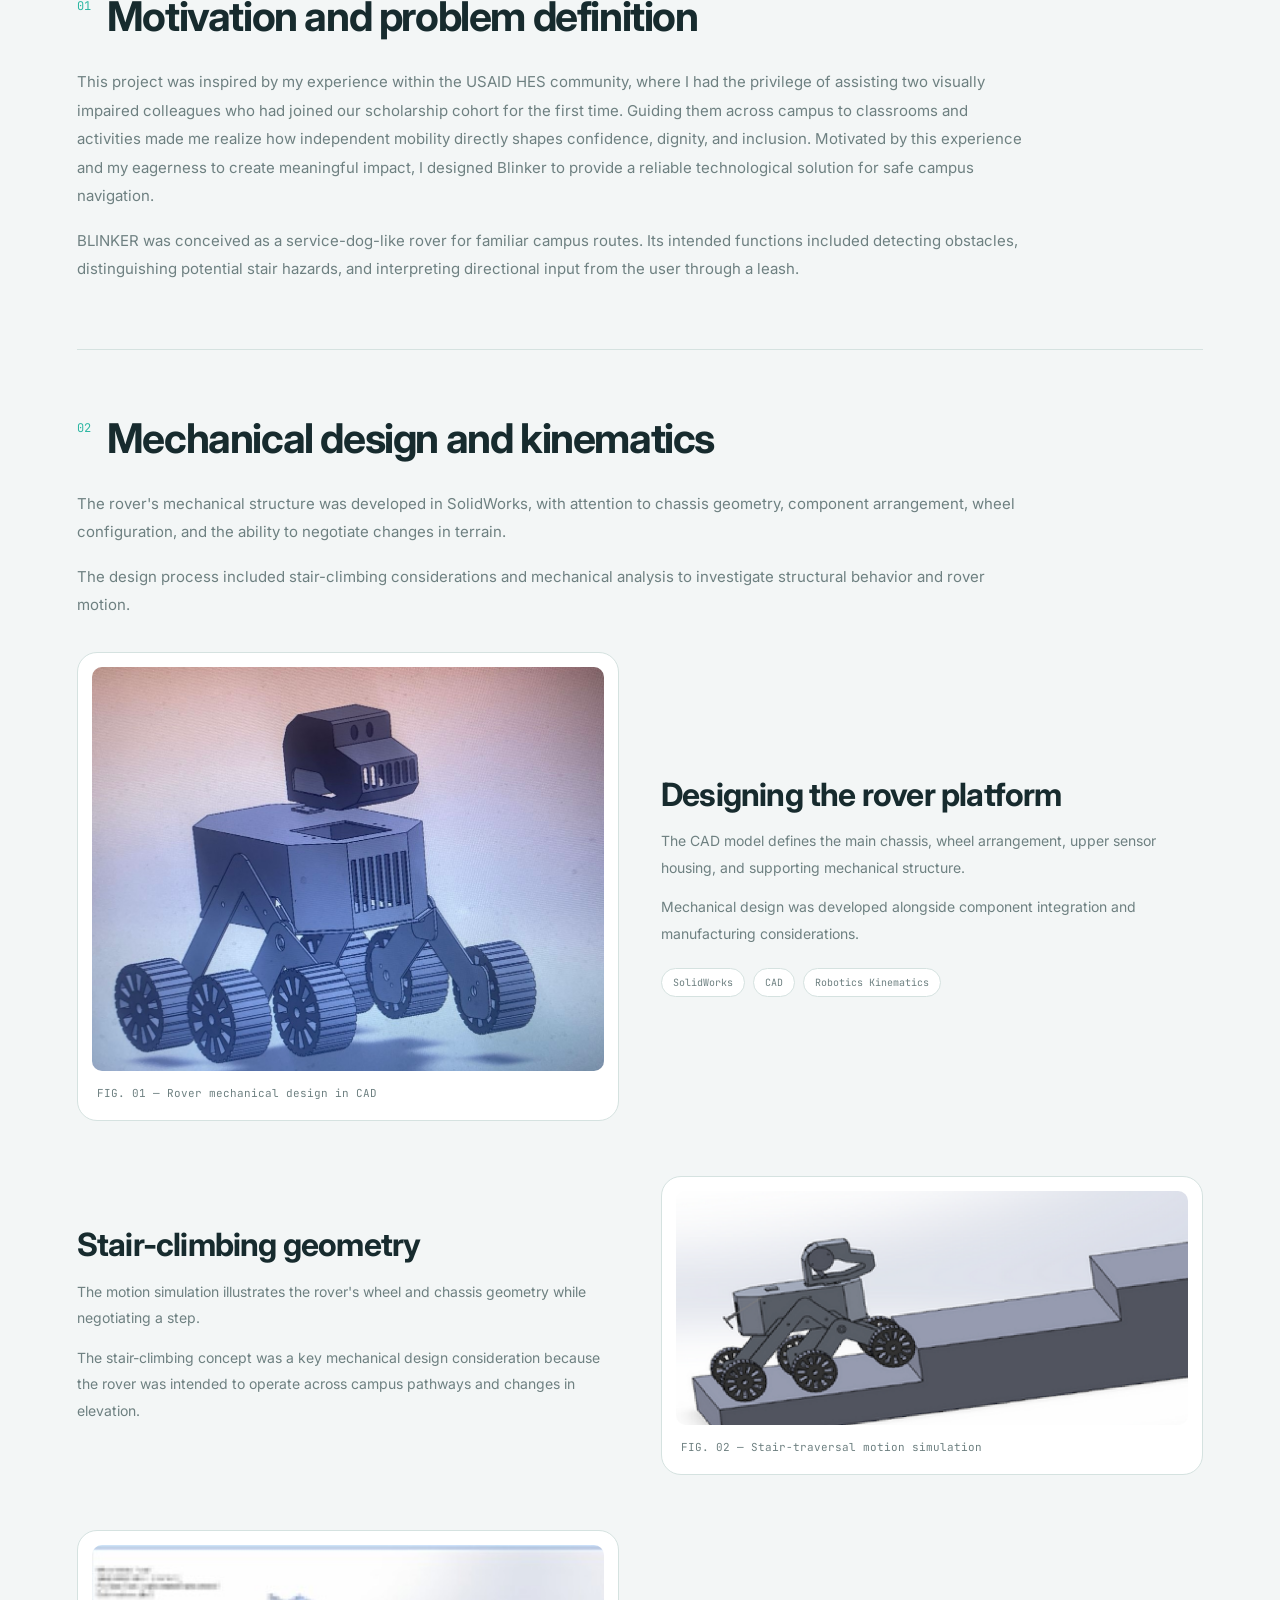
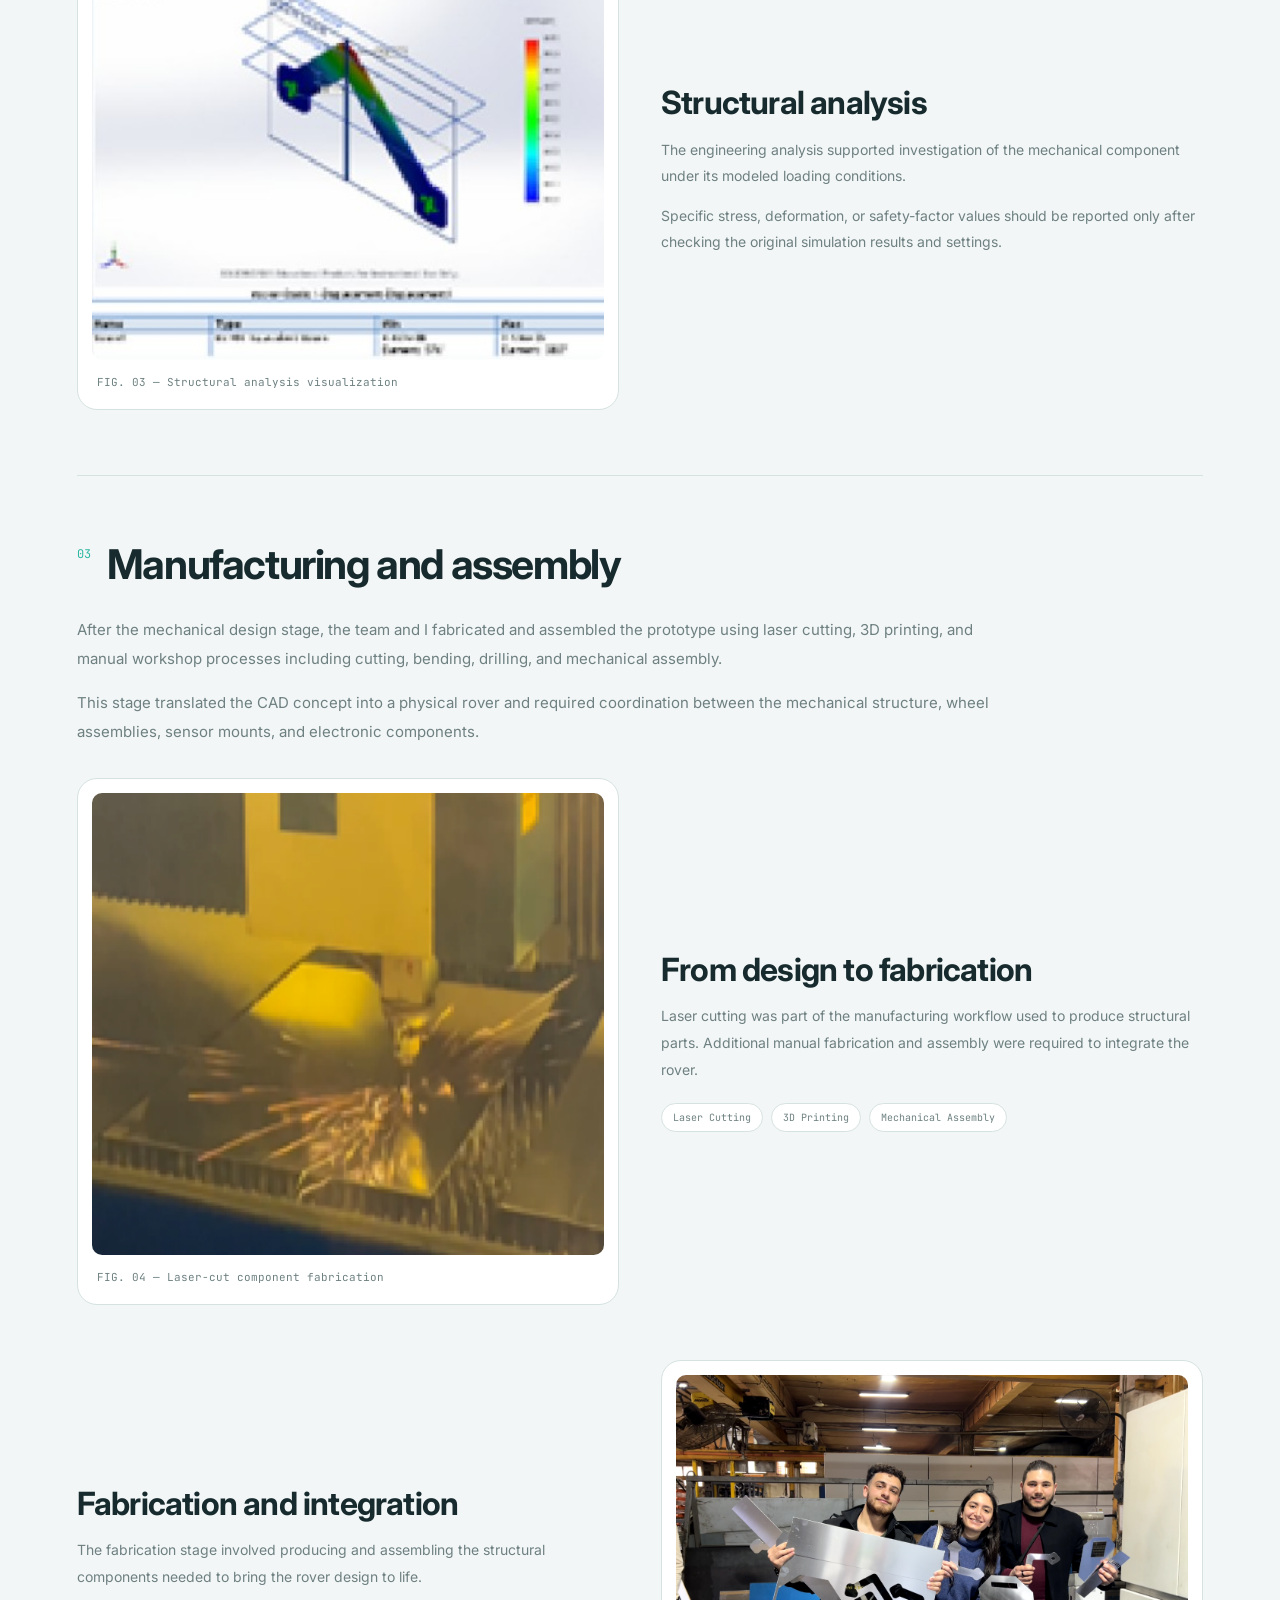
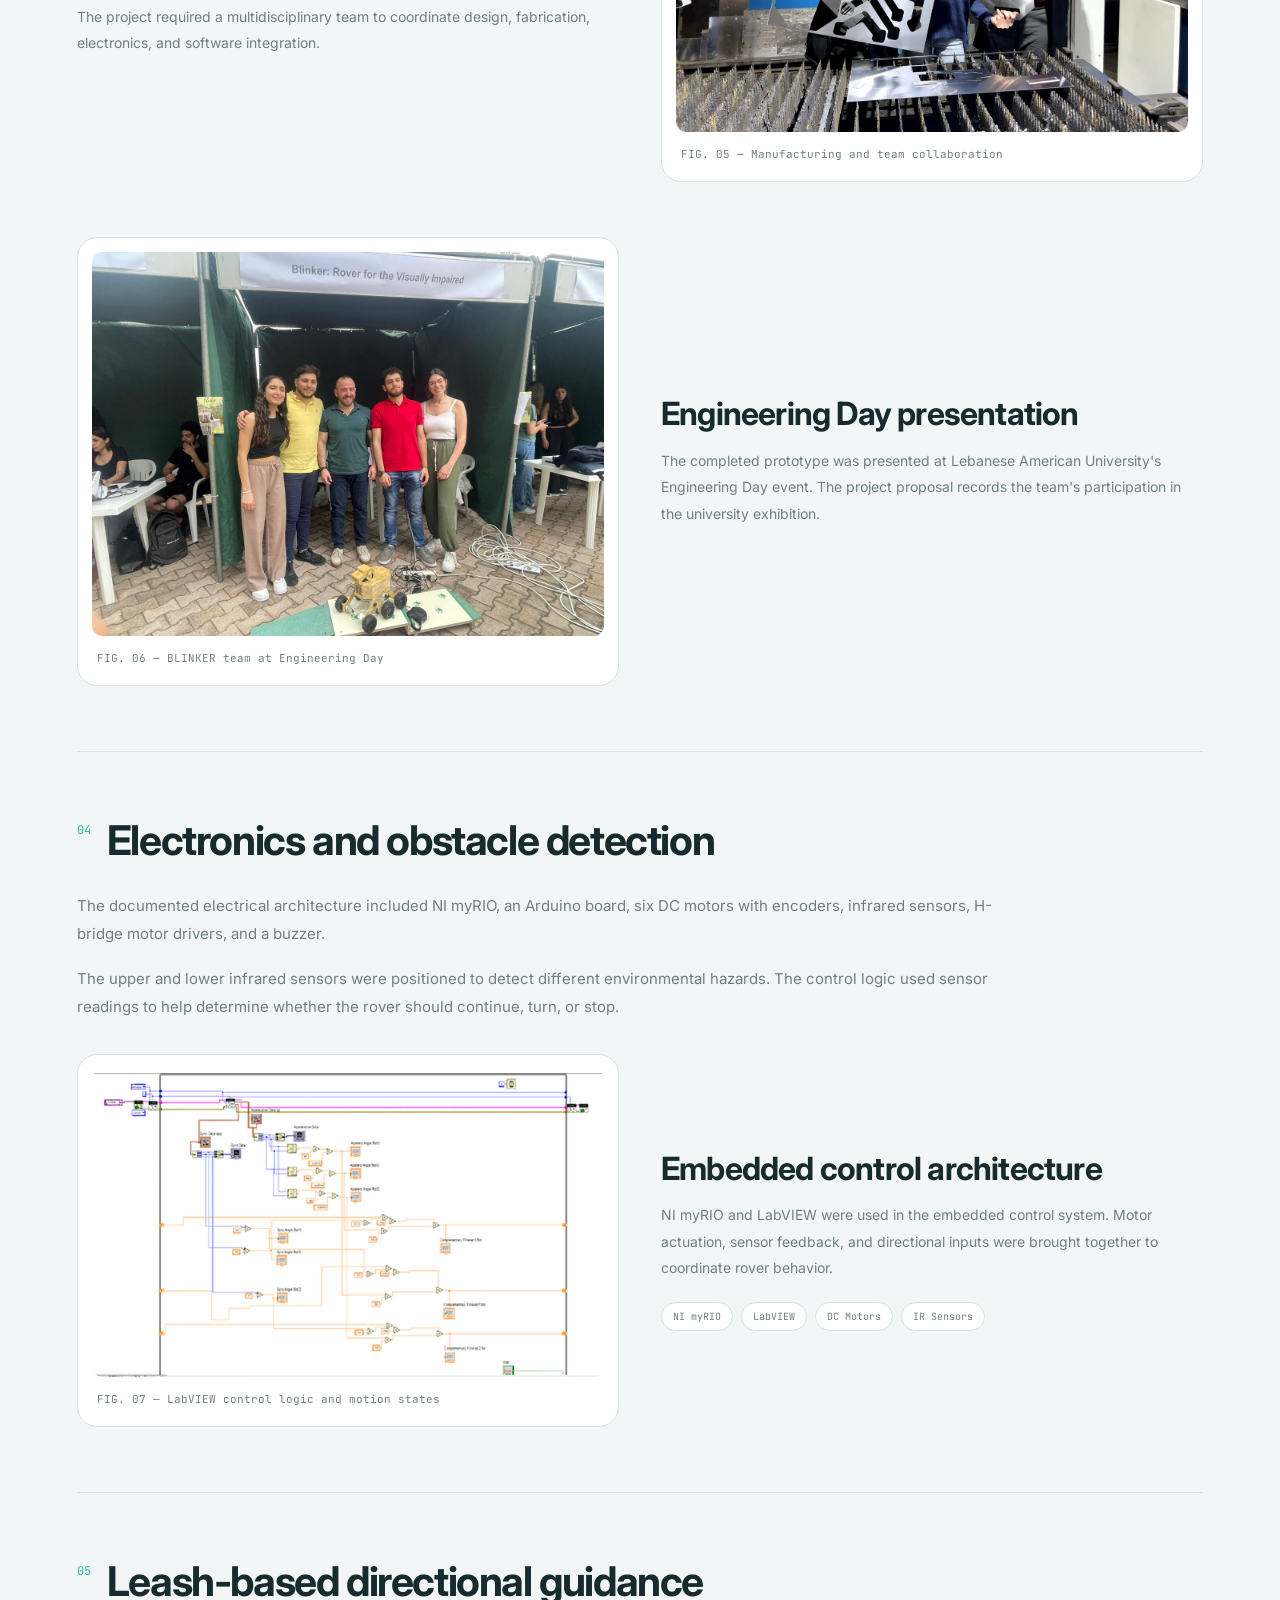
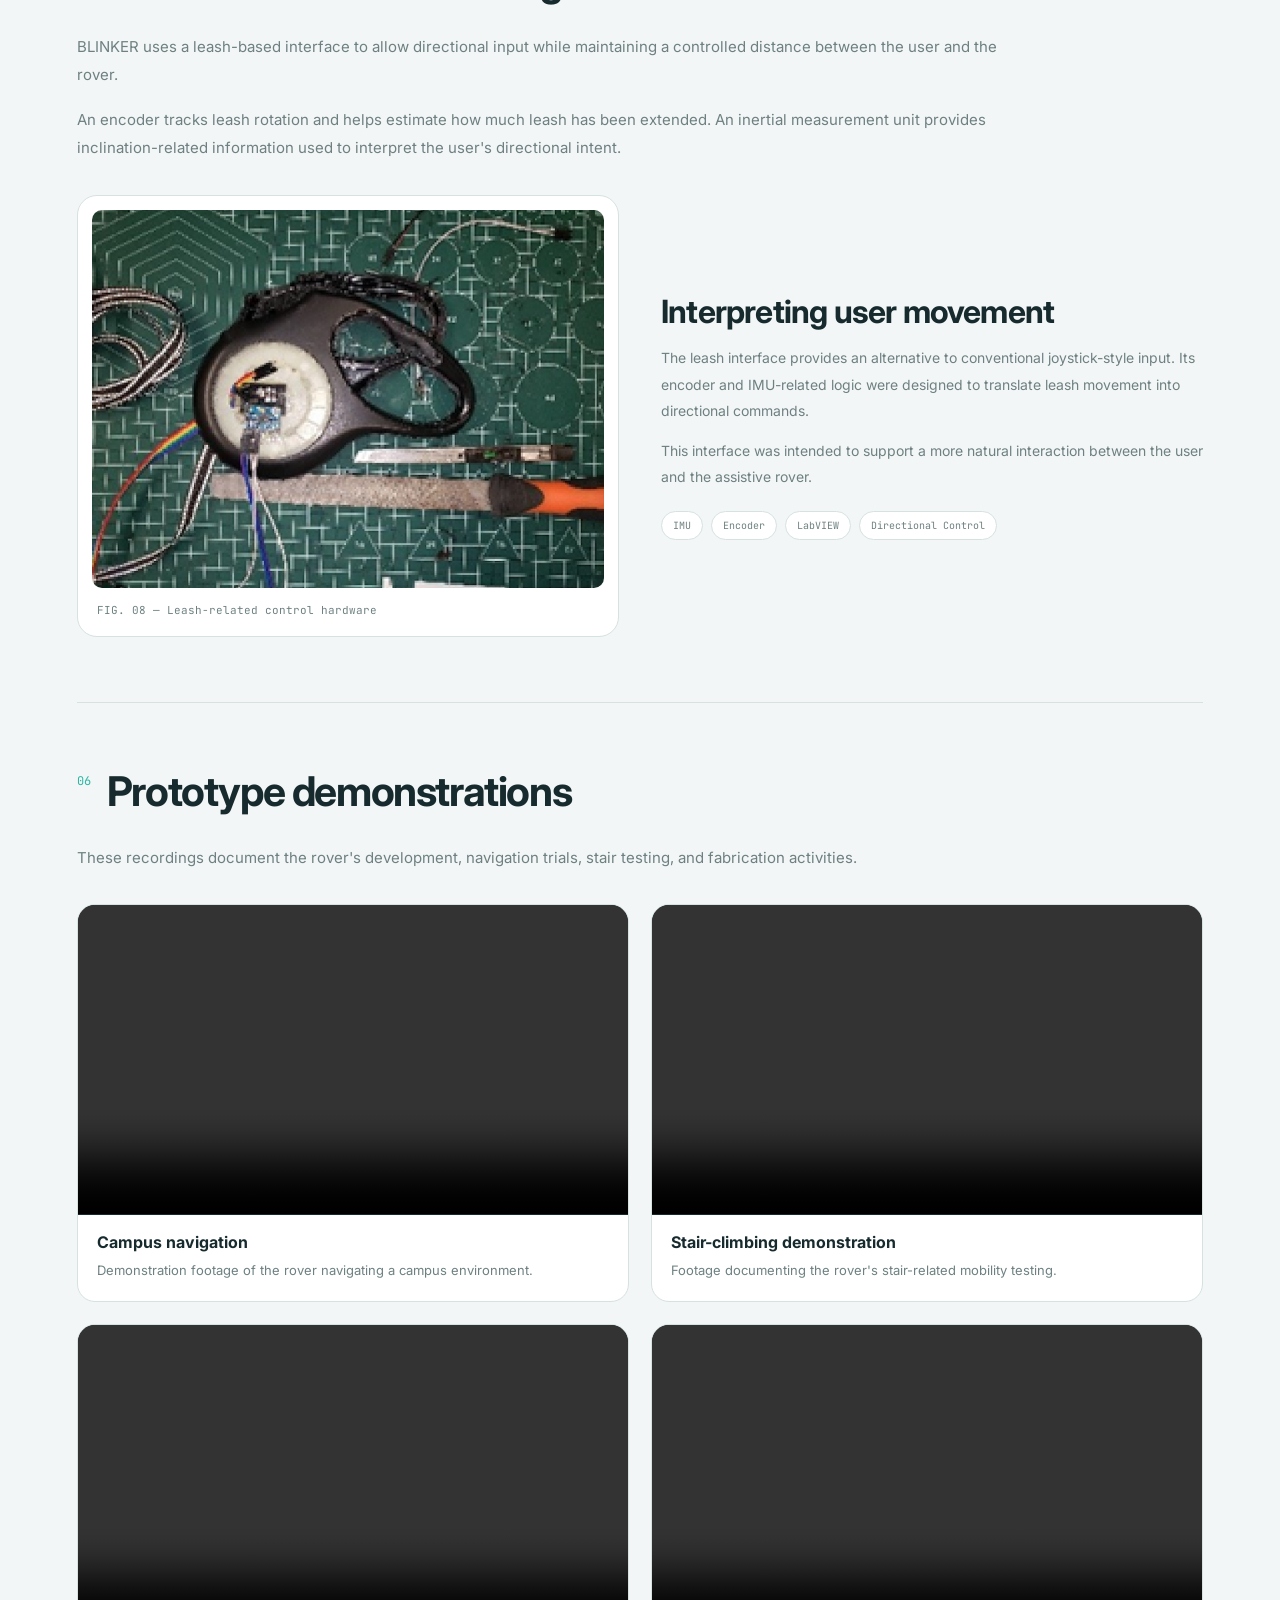
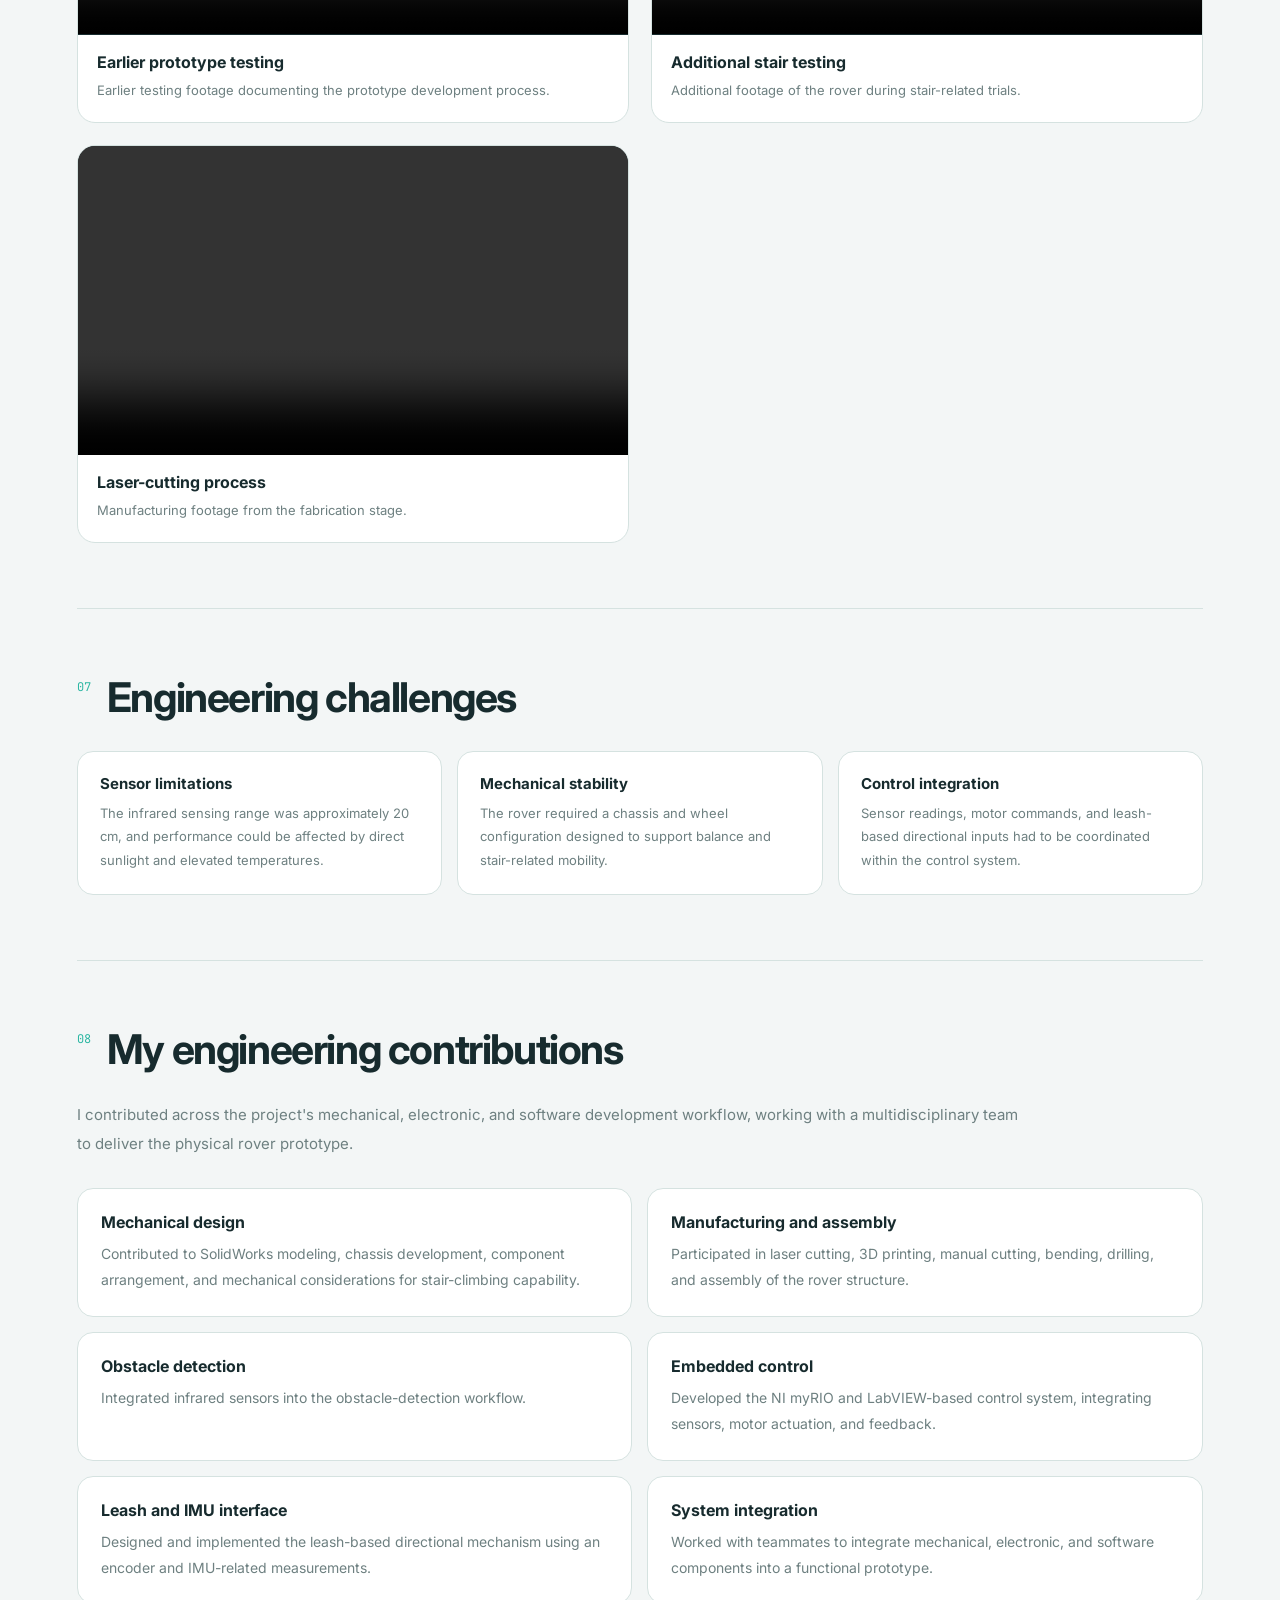
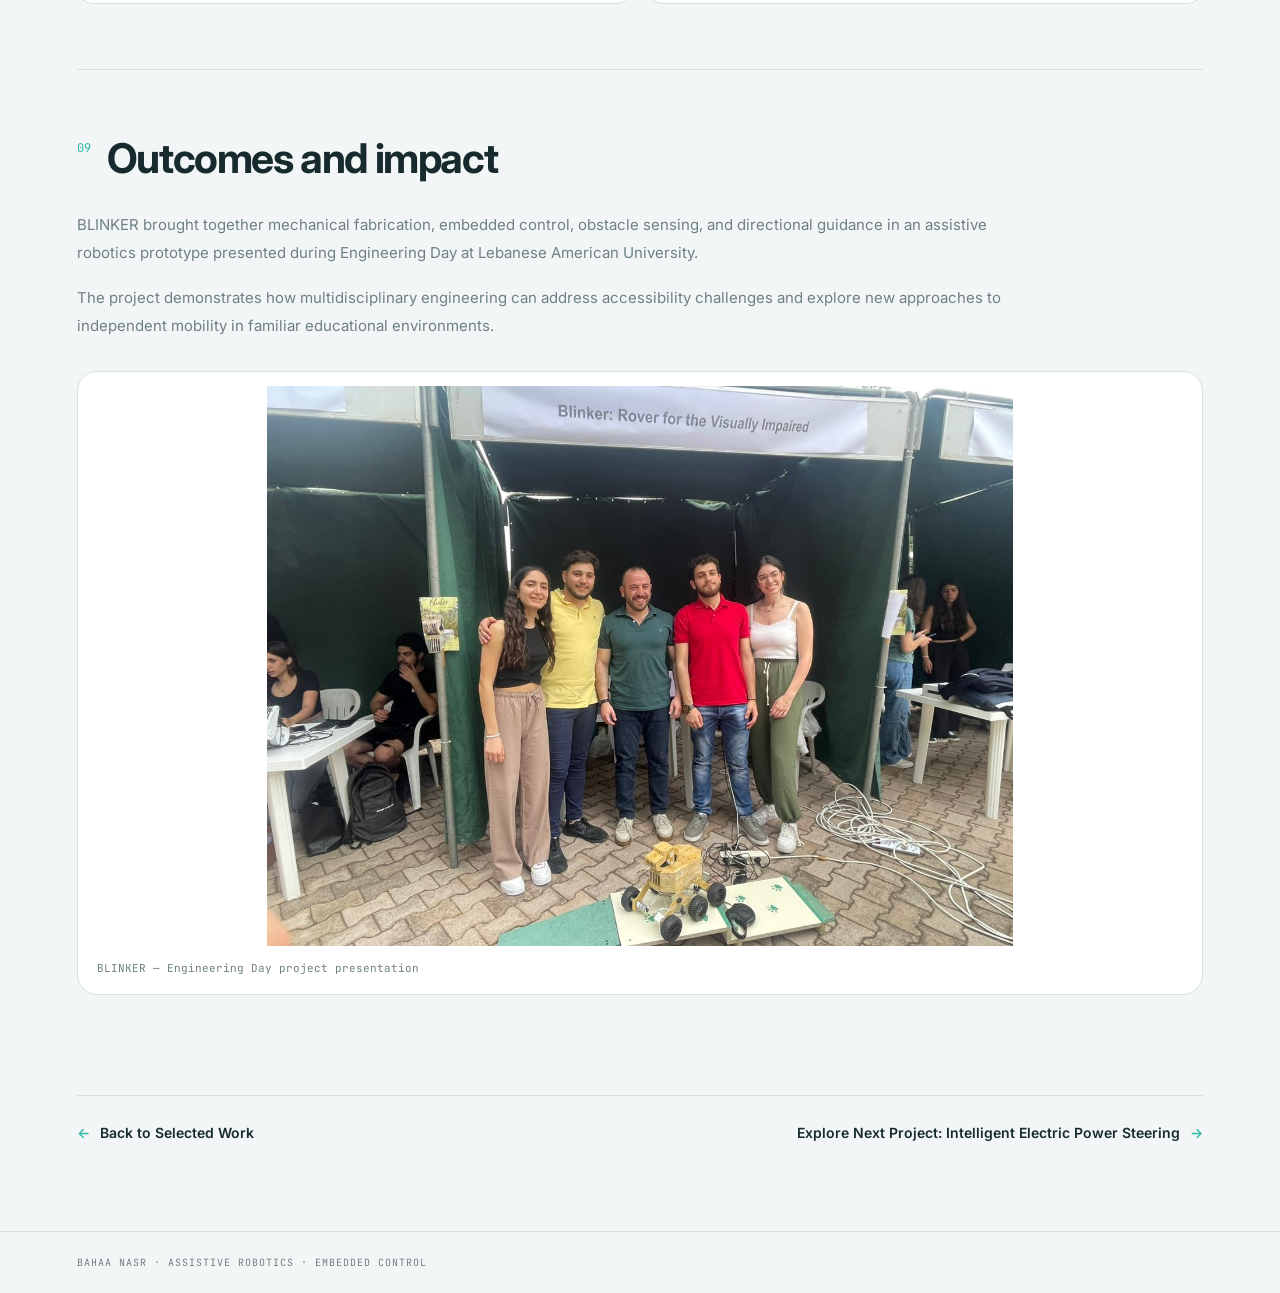
==== commit d4caa936: "Delete blinker-film-note section Removed blinker-film-note section from project-01.html" ====
--- a/projects/project-01.html
+++ b/projects/project-01.html
@@ -670,12 +670,6 @@
 
             </figure>
 
-            <div class="blinker-film-note">
-                <span>01</span>
-                <p>
-                    Mechanical design · Fabrication · Assembly · Assistive robotics
-                </p>
-            </div>
 
         </section>
 
